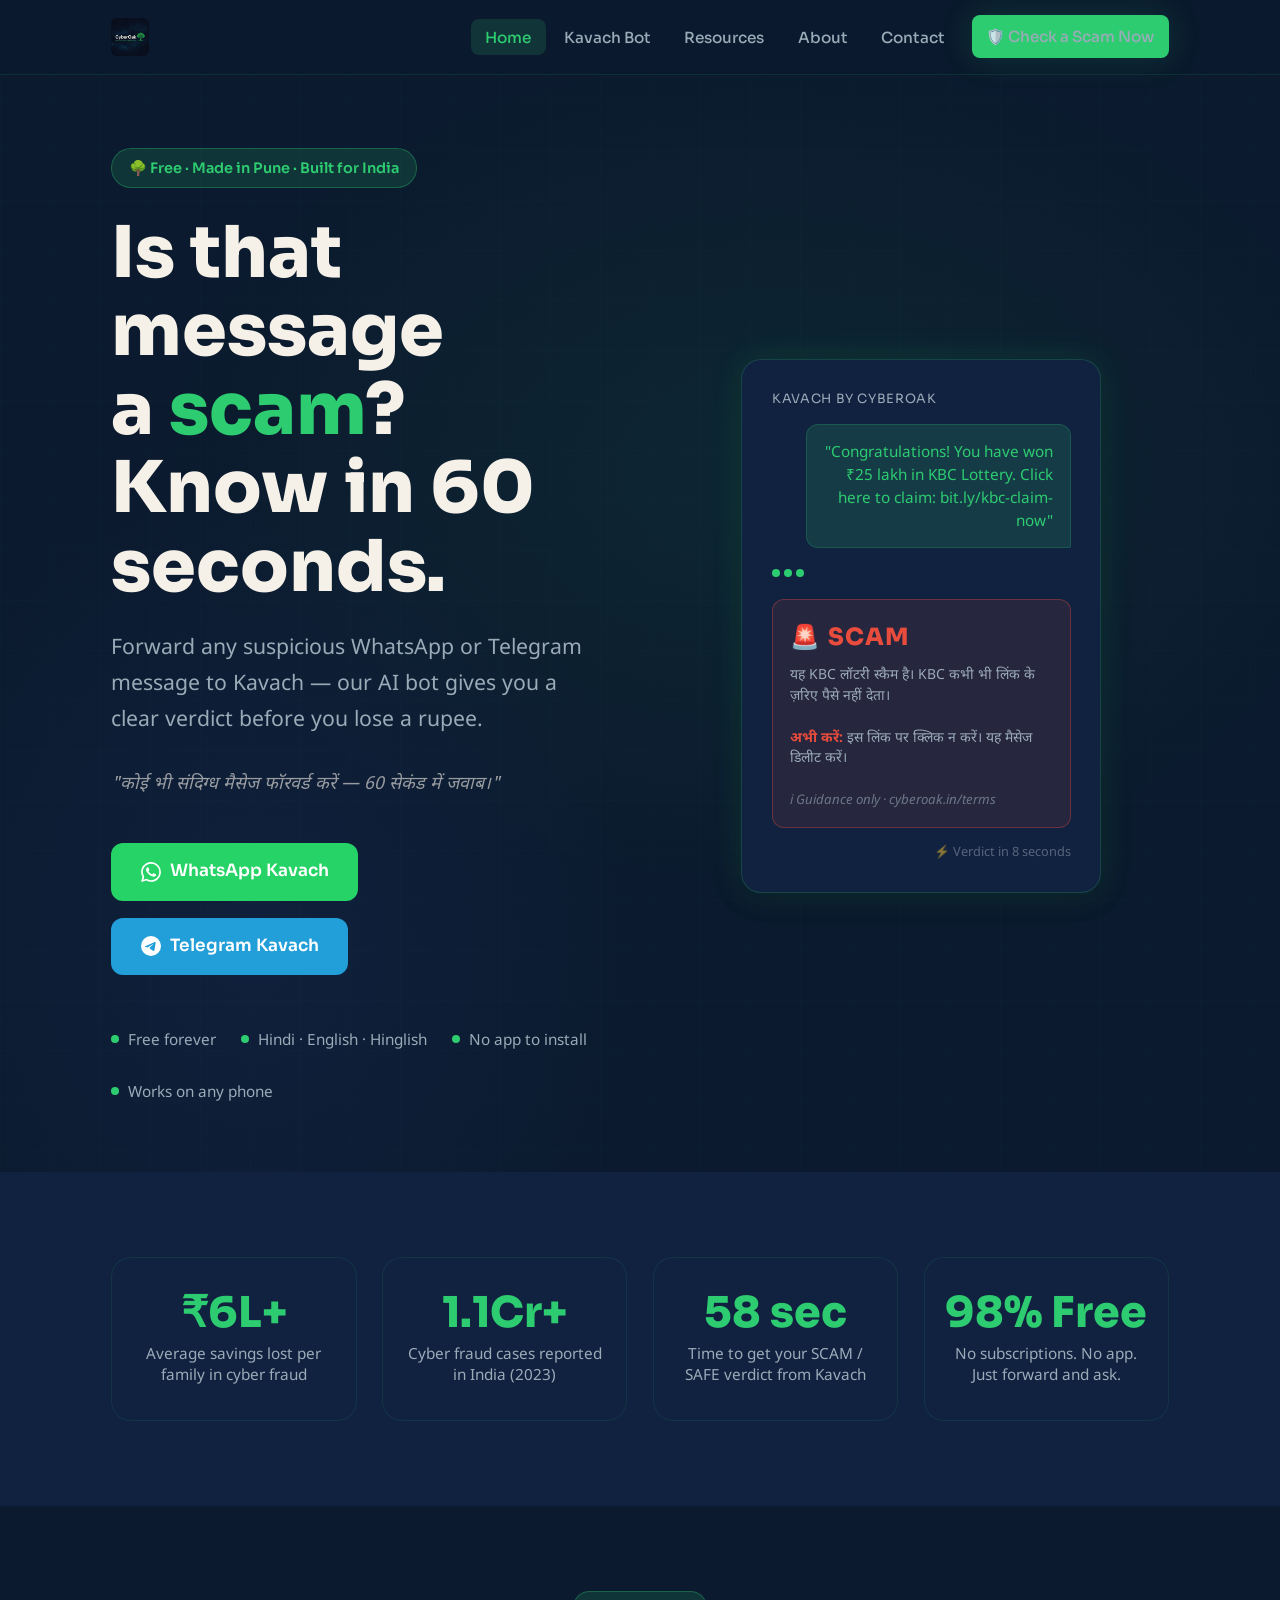
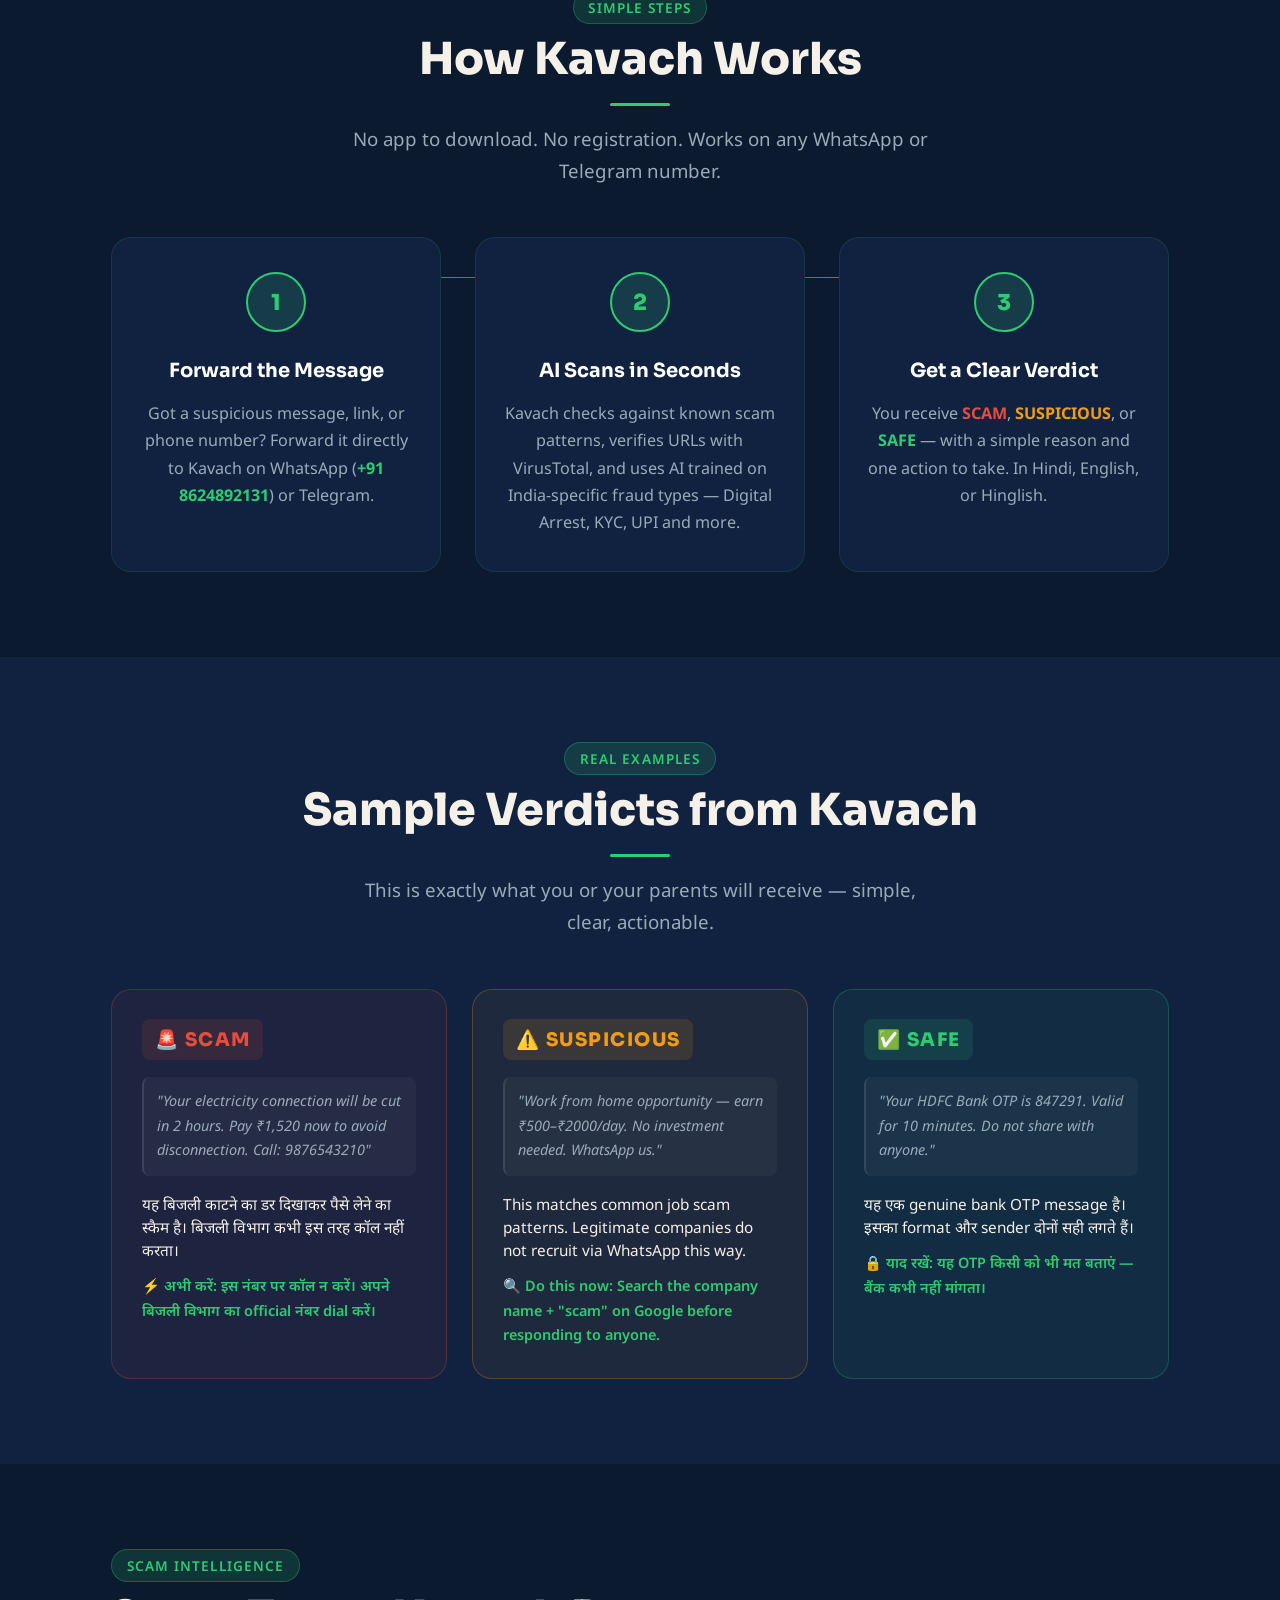
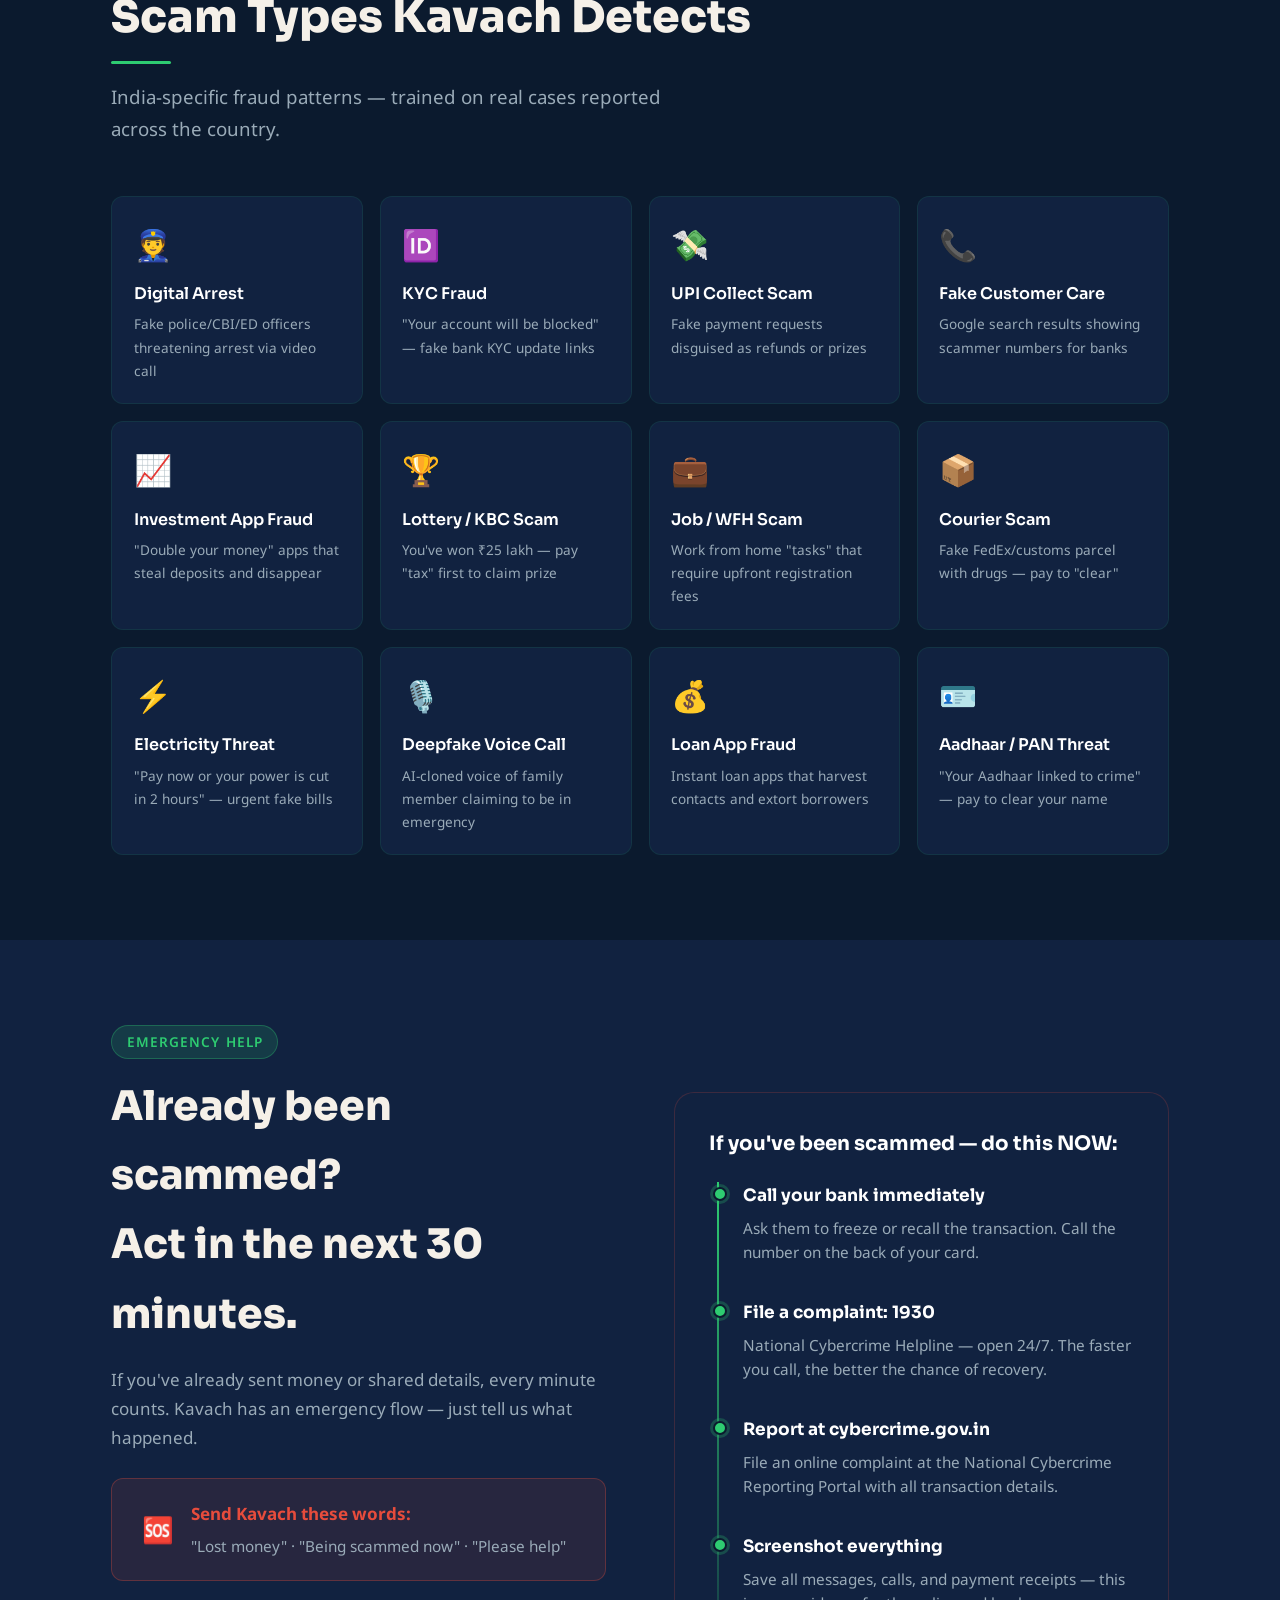
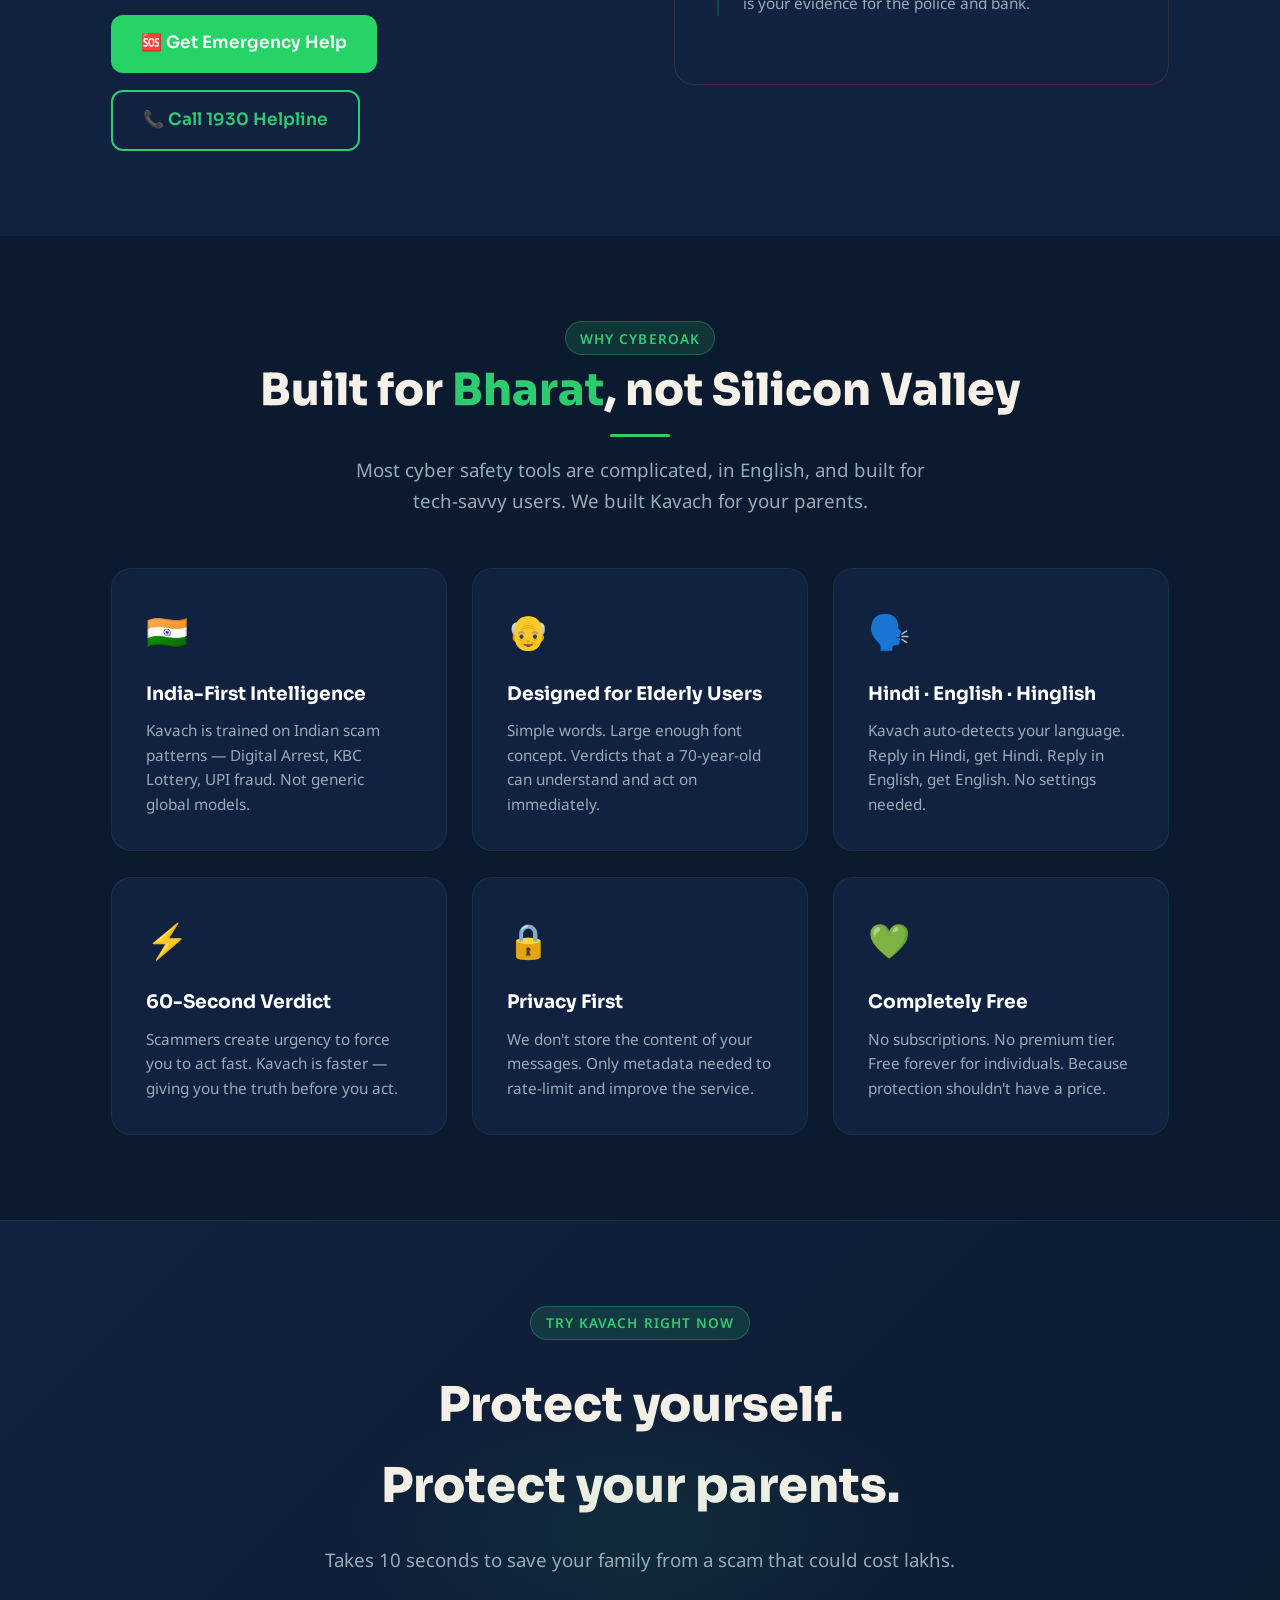
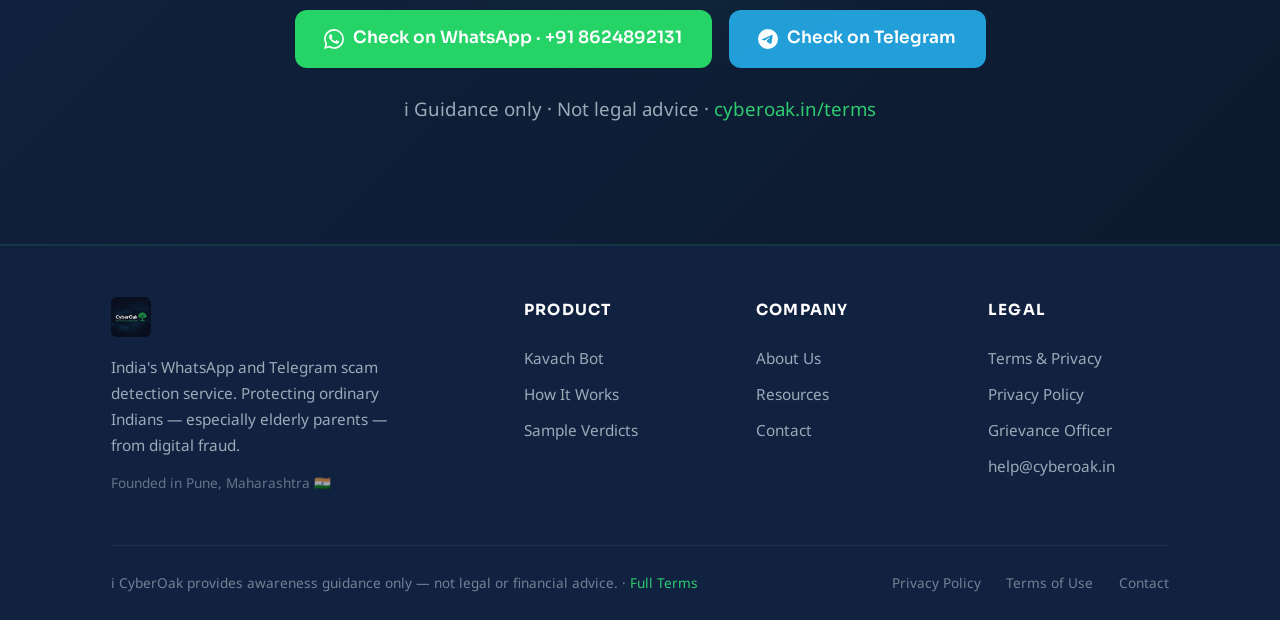
==== index.html @ 6f33e9cd "🌳 CyberOak website — initial launch" ====
<!DOCTYPE html>
<html lang="en">
<head>
  <meta charset="UTF-8" />
  <meta name="viewport" content="width=device-width, initial-scale=1.0" />
  <title>CyberOak · Stand Strong in a Digital World</title>
  <meta name="description" content="CyberOak's Kavach bot detects WhatsApp and Telegram scams in 60 seconds. SCAM / SUSPICIOUS / SAFE verdict in Hindi, English, or Hinglish. Built for India. Free to use.">
  <meta name="keywords" content="scam detection India, WhatsApp scam check, Telegram scam bot, digital arrest scam, KYC fraud India, UPI scam, cyber fraud India">
  <meta property="og:title" content="CyberOak · Scam Detection for India">
  <meta property="og:description" content="Forward any suspicious message and get a verdict in 60 seconds. Free. Hindi + English. Built for ordinary Indians.">
  <meta property="og:image" content="images/logo.png">
  <meta name="theme-color" content="#0B1A2E">
  <link rel="icon" href="images/logo.png" type="image/png">
  <link rel="stylesheet" href="css/style.css">
</head>
<body>

<!-- ── NAVIGATION ── -->
<nav class="navbar">
  <div class="container">
    <a href="index.html" class="nav-logo">
      <img src="images/logo.png" alt="CyberOak Logo">
    </a>
    <ul class="nav-links">
      <li><a href="index.html" class="active">Home</a></li>
      <li><a href="pages/kavach.html">Kavach Bot</a></li>
      <li><a href="pages/resources.html">Resources</a></li>
      <li><a href="pages/about.html">About</a></li>
      <li><a href="pages/contact.html">Contact</a></li>
      <li class="nav-cta">
        <a href="https://wa.me/918624892131" target="_blank" class="btn btn-primary">
          🛡️ Check a Scam Now
        </a>
      </li>
    </ul>
    <button class="nav-hamburger" aria-label="Menu">
      <span></span><span></span><span></span>
    </button>
  </div>
</nav>

<!-- ── HERO ── -->
<section class="hero">
  <div class="hero-bg"></div>
  <div class="hero-grid"></div>
  <div class="container">
    <div class="hero-grid-layout">

      <!-- Left: Text -->
      <div class="hero-content">
        <div class="hero-eyebrow">
          <span class="hero-badge">🌳 Free · Made in Pune · Built for India</span>
        </div>
        <h1>
          Is that message<br>
          a <span class="highlight">scam</span>?<br>
          Know in 60 seconds.
        </h1>
        <p class="subtitle">
          Forward any suspicious WhatsApp or Telegram message to Kavach — our AI bot gives you a clear verdict before you lose a rupee.
        </p>
        <p class="hero-hindi hindi-text">
          "कोई भी संदिग्ध मैसेज फॉरवर्ड करें — 60 सेकंड में जवाब।"
        </p>
        <div class="hero-actions">
          <a href="https://wa.me/918624892131" target="_blank" class="btn btn-whatsapp">
            <svg width="20" height="20" viewBox="0 0 24 24" fill="currentColor"><path d="M17.472 14.382c-.297-.149-1.758-.867-2.03-.967-.273-.099-.471-.148-.67.15-.197.297-.767.966-.94 1.164-.173.199-.347.223-.644.075-.297-.15-1.255-.463-2.39-1.475-.883-.788-1.48-1.761-1.653-2.059-.173-.297-.018-.458.13-.606.134-.133.298-.347.446-.52.149-.174.198-.298.298-.497.099-.198.05-.371-.025-.52-.075-.149-.669-1.612-.916-2.207-.242-.579-.487-.5-.669-.51-.173-.008-.371-.01-.57-.01-.198 0-.52.074-.792.372-.272.297-1.04 1.016-1.04 2.479 0 1.462 1.065 2.875 1.213 3.074.149.198 2.096 3.2 5.077 4.487.709.306 1.262.489 1.694.625.712.227 1.36.195 1.871.118.571-.085 1.758-.719 2.006-1.413.248-.694.248-1.289.173-1.413-.074-.124-.272-.198-.57-.347m-5.421 7.403h-.004a9.87 9.87 0 01-5.031-1.378l-.361-.214-3.741.982.998-3.648-.235-.374a9.86 9.86 0 01-1.51-5.26c.001-5.45 4.436-9.884 9.888-9.884 2.64 0 5.122 1.03 6.988 2.898a9.825 9.825 0 012.893 6.994c-.003 5.45-4.437 9.884-9.885 9.884m8.413-18.297A11.815 11.815 0 0012.05 0C5.495 0 .16 5.335.157 11.892c0 2.096.547 4.142 1.588 5.945L.057 24l6.305-1.654a11.882 11.882 0 005.683 1.448h.005c6.554 0 11.89-5.335 11.893-11.893a11.821 11.821 0 00-3.48-8.413Z"/></svg>
            WhatsApp Kavach
          </a>
          <a href="https://t.me/KavachCyberOakBot" target="_blank" class="btn btn-telegram">
            <svg width="20" height="20" viewBox="0 0 24 24" fill="currentColor"><path d="M11.944 0A12 12 0 0 0 0 12a12 12 0 0 0 12 12 12 12 0 0 0 12-12A12 12 0 0 0 12 0a12 12 0 0 0-.056 0zm4.962 7.224c.1-.002.321.023.465.14a.506.506 0 0 1 .171.325c.016.093.036.306.02.472-.18 1.898-.96 6.502-1.36 8.627-.168.9-.499 1.201-.82 1.23-.696.065-1.225-.46-1.9-.902-1.056-.693-1.653-1.124-2.678-1.8-1.185-.78-.417-1.21.258-1.91.177-.184 3.247-2.977 3.307-3.23.007-.032.014-.15-.056-.212s-.174-.041-.249-.024c-.106.024-1.793 1.14-5.061 3.345-.48.33-.913.49-1.302.48-.428-.008-1.252-.241-1.865-.44-.752-.244-1.349-.374-1.297-.789.027-.216.325-.437.893-.663 3.498-1.524 5.83-2.529 6.998-3.014 3.332-1.386 4.025-1.627 4.476-1.635z"/></svg>
            Telegram Kavach
          </a>
        </div>
        <div class="hero-trust">
          <div class="trust-item"><span class="dot"></span>Free forever</div>
          <div class="trust-item"><span class="dot"></span>Hindi · English · Hinglish</div>
          <div class="trust-item"><span class="dot"></span>No app to install</div>
          <div class="trust-item"><span class="dot"></span>Works on any phone</div>
        </div>
      </div>

      <!-- Right: Demo card -->
      <div class="hero-visual">
        <div class="hero-card">
          <div style="font-size:0.75rem;color:var(--gray);margin-bottom:0.75rem;font-family:var(--font-display);letter-spacing:0.05em;">KAVACH BY CYBEROAK</div>
          <div class="chat-bubble user">
            "Congratulations! You have won ₹25 lakh in KBC Lottery. Click here to claim: bit.ly/kbc-claim-now"
          </div>
          <div class="typing-dots">
            <span></span><span></span><span></span>
          </div>
          <div class="verdict-card" style="margin-top:0.75rem;">
            <div class="verdict-label">🚨 SCAM</div>
            <div class="verdict-text">
              यह KBC लॉटरी स्कैम है। KBC कभी भी लिंक के ज़रिए पैसे नहीं देता।<br><br>
              <strong style="color:var(--red-alert);">अभी करें:</strong> इस लिंक पर क्लिक न करें। यह मैसेज डिलीट करें।<br><br>
              <em style="color:rgba(154,171,184,0.6);font-size:0.78rem;">ℹ️ Guidance only · cyberoak.in/terms</em>
            </div>
          </div>
          <div style="margin-top:0.75rem;font-size:0.75rem;color:rgba(154,171,184,0.5);text-align:right;">⚡ Verdict in 8 seconds</div>
        </div>
      </div>

    </div>
  </div>
</section>

<!-- ── STATS ── -->
<section class="section section-alt">
  <div class="container">
    <div class="stats-grid">
      <div class="stat-card fade-in">
        <div class="stat-number" data-target="7" data-suffix="L+" data-prefix="₹">₹7L+</div>
        <div class="stat-label">Average savings lost per family in cyber fraud</div>
      </div>
      <div class="stat-card fade-in stagger-1">
        <div class="stat-number" data-target="1.1" data-suffix="Cr+">1.1Cr+</div>
        <div class="stat-label">Cyber fraud cases reported in India (2023)</div>
      </div>
      <div class="stat-card fade-in stagger-2">
        <div class="stat-number" data-target="60" data-suffix=" sec">60 sec</div>
        <div class="stat-label">Time to get your SCAM / SAFE verdict from Kavach</div>
      </div>
      <div class="stat-card fade-in stagger-3">
        <div class="stat-number" data-target="100" data-suffix="% Free">100% Free</div>
        <div class="stat-label">No subscriptions. No app. Just forward and ask.</div>
      </div>
    </div>
  </div>
</section>

<!-- ── HOW IT WORKS ── -->
<section class="section" id="how-it-works">
  <div class="container">
    <div class="section-header center fade-in">
      <span class="tag">Simple Steps</span>
      <h2>How Kavach Works</h2>
      <div class="divider"></div>
      <p>No app to download. No registration. Works on any WhatsApp or Telegram number.</p>
    </div>
    <div class="steps-grid">
      <div class="step-card fade-in">
        <div class="step-number">1</div>
        <h3>Forward the Message</h3>
        <p>Got a suspicious message, link, or phone number? Forward it directly to Kavach on WhatsApp (<strong style="color:var(--green);">+91 8624892131</strong>) or Telegram.</p>
      </div>
      <div class="step-card fade-in stagger-1">
        <div class="step-number">2</div>
        <h3>AI Scans in Seconds</h3>
        <p>Kavach checks against known scam patterns, verifies URLs with VirusTotal, and uses AI trained on India-specific fraud types — Digital Arrest, KYC, UPI and more.</p>
      </div>
      <div class="step-card fade-in stagger-2">
        <div class="step-number">3</div>
        <h3>Get a Clear Verdict</h3>
        <p>You receive <strong style="color:var(--red-alert);">SCAM</strong>, <strong style="color:var(--amber);">SUSPICIOUS</strong>, or <strong style="color:var(--green);">SAFE</strong> — with a simple reason and one action to take. In Hindi, English, or Hinglish.</p>
      </div>
    </div>
  </div>
</section>

<!-- ── VERDICT EXAMPLES ── -->
<section class="section section-alt">
  <div class="container">
    <div class="section-header center fade-in">
      <span class="tag">Real Examples</span>
      <h2>Sample Verdicts from Kavach</h2>
      <div class="divider"></div>
      <p>This is exactly what you or your parents will receive — simple, clear, actionable.</p>
    </div>
    <div class="verdict-examples">
      <div class="verdict-example scam fade-in">
        <div class="ve-badge scam">🚨 SCAM</div>
        <div class="ve-message">"Your electricity connection will be cut in 2 hours. Pay ₹1,520 now to avoid disconnection. Call: 9876543210"</div>
        <p class="ve-reason">यह बिजली काटने का डर दिखाकर पैसे लेने का स्कैम है। बिजली विभाग कभी इस तरह कॉल नहीं करता।</p>
        <div class="ve-action">⚡ अभी करें: इस नंबर पर कॉल न करें। अपने बिजली विभाग का official नंबर dial करें।</div>
      </div>
      <div class="verdict-example suspicious fade-in stagger-1">
        <div class="ve-badge suspicious">⚠️ SUSPICIOUS</div>
        <div class="ve-message">"Work from home opportunity — earn ₹500–₹2000/day. No investment needed. WhatsApp us."</div>
        <p class="ve-reason">This matches common job scam patterns. Legitimate companies do not recruit via WhatsApp this way.</p>
        <div class="ve-action">🔍 Do this now: Search the company name + "scam" on Google before responding to anyone.</div>
      </div>
      <div class="verdict-example safe fade-in stagger-2">
        <div class="ve-badge safe">✅ SAFE</div>
        <div class="ve-message">"Your HDFC Bank OTP is 847291. Valid for 10 minutes. Do not share with anyone."</div>
        <p class="ve-reason">यह एक genuine bank OTP message है। इसका format और sender दोनों सही लगते हैं।</p>
        <div class="ve-action">🔒 याद रखें: यह OTP किसी को भी मत बताएं — बैंक कभी नहीं मांगता।</div>
      </div>
    </div>
  </div>
</section>

<!-- ── SCAM TYPES ── -->
<section class="section">
  <div class="container">
    <div class="section-header fade-in">
      <span class="tag">Scam Intelligence</span>
      <h2>Scam Types Kavach Detects</h2>
      <div class="divider"></div>
      <p>India-specific fraud patterns — trained on real cases reported across the country.</p>
    </div>
    <div class="scam-grid">
      <div class="scam-card fade-in">
        <div class="scam-icon">👮</div>
        <h4>Digital Arrest</h4>
        <p>Fake police/CBI/ED officers threatening arrest via video call</p>
      </div>
      <div class="scam-card fade-in stagger-1">
        <div class="scam-icon">🆔</div>
        <h4>KYC Fraud</h4>
        <p>"Your account will be blocked" — fake bank KYC update links</p>
      </div>
      <div class="scam-card fade-in stagger-2">
        <div class="scam-icon">💸</div>
        <h4>UPI Collect Scam</h4>
        <p>Fake payment requests disguised as refunds or prizes</p>
      </div>
      <div class="scam-card fade-in stagger-3">
        <div class="scam-icon">📞</div>
        <h4>Fake Customer Care</h4>
        <p>Google search results showing scammer numbers for banks</p>
      </div>
      <div class="scam-card fade-in">
        <div class="scam-icon">📈</div>
        <h4>Investment App Fraud</h4>
        <p>"Double your money" apps that steal deposits and disappear</p>
      </div>
      <div class="scam-card fade-in stagger-1">
        <div class="scam-icon">🏆</div>
        <h4>Lottery / KBC Scam</h4>
        <p>You've won ₹25 lakh — pay "tax" first to claim prize</p>
      </div>
      <div class="scam-card fade-in stagger-2">
        <div class="scam-icon">💼</div>
        <h4>Job / WFH Scam</h4>
        <p>Work from home "tasks" that require upfront registration fees</p>
      </div>
      <div class="scam-card fade-in stagger-3">
        <div class="scam-icon">📦</div>
        <h4>Courier Scam</h4>
        <p>Fake FedEx/customs parcel with drugs — pay to "clear"</p>
      </div>
      <div class="scam-card fade-in">
        <div class="scam-icon">⚡</div>
        <h4>Electricity Threat</h4>
        <p>"Pay now or your power is cut in 2 hours" — urgent fake bills</p>
      </div>
      <div class="scam-card fade-in stagger-1">
        <div class="scam-icon">🎙️</div>
        <h4>Deepfake Voice Call</h4>
        <p>AI-cloned voice of family member claiming to be in emergency</p>
      </div>
      <div class="scam-card fade-in stagger-2">
        <div class="scam-icon">💰</div>
        <h4>Loan App Fraud</h4>
        <p>Instant loan apps that harvest contacts and extort borrowers</p>
      </div>
      <div class="scam-card fade-in stagger-3">
        <div class="scam-icon">🪪</div>
        <h4>Aadhaar / PAN Threat</h4>
        <p>"Your Aadhaar linked to crime" — pay to clear your name</p>
      </div>
    </div>
  </div>
</section>

<!-- ── EMERGENCY ── -->
<section class="section section-alt">
  <div class="container">
    <div class="two-col">
      <div class="fade-in">
        <span class="tag">Emergency Help</span>
        <h2 style="font-family:var(--font-display);font-size:clamp(1.8rem,4vw,2.4rem);font-weight:800;margin:0.75rem 0 1rem;">
          Already been scammed?<br>Act in the next 30 minutes.
        </h2>
        <p style="color:var(--gray);margin-bottom:1.5rem;">If you've already sent money or shared details, every minute counts. Kavach has an emergency flow — just tell us what happened.</p>
        <div class="emergency-banner">
          <span class="em-icon">🆘</span>
          <div class="em-text">
            <strong>Send Kavach these words:</strong>
            <p>"Lost money" · "Being scammed now" · "Please help"</p>
          </div>
        </div>
        <div style="display:flex;flex-wrap:wrap;gap:1rem;margin-top:1.5rem;">
          <a href="https://wa.me/918624892131?text=Please%20help%20I%20think%20I%20was%20scammed" target="_blank" class="btn btn-whatsapp">
            🆘 Get Emergency Help
          </a>
          <a href="tel:1930" class="btn btn-outline">
            📞 Call 1930 Helpline
          </a>
        </div>
      </div>
      <div class="fade-in stagger-2">
        <div style="background:var(--navy-mid);border:1px solid rgba(231,76,60,0.2);border-radius:var(--radius-lg);padding:2rem;">
          <h3 style="font-family:var(--font-display);font-weight:700;margin-bottom:1.25rem;color:var(--white);">If you've been scammed — do this NOW:</h3>
          <div class="timeline">
            <div class="timeline-item">
              <div class="timeline-dot"></div>
              <h4>Call your bank immediately</h4>
              <p>Ask them to freeze or recall the transaction. Call the number on the back of your card.</p>
            </div>
            <div class="timeline-item">
              <div class="timeline-dot"></div>
              <h4>File a complaint: 1930</h4>
              <p>National Cybercrime Helpline — open 24/7. The faster you call, the better the chance of recovery.</p>
            </div>
            <div class="timeline-item">
              <div class="timeline-dot"></div>
              <h4>Report at cybercrime.gov.in</h4>
              <p>File an online complaint at the National Cybercrime Reporting Portal with all transaction details.</p>
            </div>
            <div class="timeline-item">
              <div class="timeline-dot"></div>
              <h4>Screenshot everything</h4>
              <p>Save all messages, calls, and payment receipts — this is your evidence for the police and bank.</p>
            </div>
          </div>
        </div>
      </div>
    </div>
  </div>
</section>

<!-- ── WHY CYBEROAK ── -->
<section class="section">
  <div class="container">
    <div class="section-header center fade-in">
      <span class="tag">Why CyberOak</span>
      <h2>Built for <em style="color:var(--green);font-style:normal;">Bharat</em>, not Silicon Valley</h2>
      <div class="divider"></div>
      <p>Most cyber safety tools are complicated, in English, and built for tech-savvy users. We built Kavach for your parents.</p>
    </div>
    <div style="display:grid;grid-template-columns:repeat(auto-fit,minmax(260px,1fr));gap:1.5rem;">
      <div class="card fade-in">
        <div class="card-icon">🇮🇳</div>
        <h3>India-First Intelligence</h3>
        <p>Kavach is trained on Indian scam patterns — Digital Arrest, KBC Lottery, UPI fraud. Not generic global models.</p>
      </div>
      <div class="card fade-in stagger-1">
        <div class="card-icon">👴</div>
        <h3>Designed for Elderly Users</h3>
        <p>Simple words. Large enough font concept. Verdicts that a 70-year-old can understand and act on immediately.</p>
      </div>
      <div class="card fade-in stagger-2">
        <div class="card-icon">🗣️</div>
        <h3>Hindi · English · Hinglish</h3>
        <p>Kavach auto-detects your language. Reply in Hindi, get Hindi. Reply in English, get English. No settings needed.</p>
      </div>
      <div class="card fade-in stagger-3">
        <div class="card-icon">⚡</div>
        <h3>60-Second Verdict</h3>
        <p>Scammers create urgency to force you to act fast. Kavach is faster — giving you the truth before you act.</p>
      </div>
      <div class="card fade-in">
        <div class="card-icon">🔒</div>
        <h3>Privacy First</h3>
        <p>We don't store the content of your messages. Only metadata needed to rate-limit and improve the service.</p>
      </div>
      <div class="card fade-in stagger-1">
        <div class="card-icon">💚</div>
        <h3>Completely Free</h3>
        <p>No subscriptions. No premium tier. Free forever for individuals. Because protection shouldn't have a price.</p>
      </div>
    </div>
  </div>
</section>

<!-- ── CTA ── -->
<section class="cta-section">
  <div class="container">
    <span class="tag" style="margin-bottom:1.5rem;display:inline-block;">Try Kavach Right Now</span>
    <h2>Protect yourself.<br>Protect your parents.</h2>
    <p>Takes 10 seconds to save your family from a scam that could cost lakhs.</p>
    <div class="cta-buttons">
      <a href="https://wa.me/918624892131" target="_blank" class="btn btn-whatsapp">
        <svg width="20" height="20" viewBox="0 0 24 24" fill="currentColor"><path d="M17.472 14.382c-.297-.149-1.758-.867-2.03-.967-.273-.099-.471-.148-.67.15-.197.297-.767.966-.94 1.164-.173.199-.347.223-.644.075-.297-.15-1.255-.463-2.39-1.475-.883-.788-1.48-1.761-1.653-2.059-.173-.297-.018-.458.13-.606.134-.133.298-.347.446-.52.149-.174.198-.298.298-.497.099-.198.05-.371-.025-.52-.075-.149-.669-1.612-.916-2.207-.242-.579-.487-.5-.669-.51-.173-.008-.371-.01-.57-.01-.198 0-.52.074-.792.372-.272.297-1.04 1.016-1.04 2.479 0 1.462 1.065 2.875 1.213 3.074.149.198 2.096 3.2 5.077 4.487.709.306 1.262.489 1.694.625.712.227 1.36.195 1.871.118.571-.085 1.758-.719 2.006-1.413.248-.694.248-1.289.173-1.413-.074-.124-.272-.198-.57-.347m-5.421 7.403h-.004a9.87 9.87 0 01-5.031-1.378l-.361-.214-3.741.982.998-3.648-.235-.374a9.86 9.86 0 01-1.51-5.26c.001-5.45 4.436-9.884 9.888-9.884 2.64 0 5.122 1.03 6.988 2.898a9.825 9.825 0 012.893 6.994c-.003 5.45-4.437 9.884-9.885 9.884m8.413-18.297A11.815 11.815 0 0012.05 0C5.495 0 .16 5.335.157 11.892c0 2.096.547 4.142 1.588 5.945L.057 24l6.305-1.654a11.882 11.882 0 005.683 1.448h.005c6.554 0 11.89-5.335 11.893-11.893a11.821 11.821 0 00-3.48-8.413Z"/></svg>
        Check on WhatsApp · +91 8624892131
      </a>
      <a href="https://t.me/KavachCyberOakBot" target="_blank" class="btn btn-telegram">
        <svg width="20" height="20" viewBox="0 0 24 24" fill="currentColor"><path d="M11.944 0A12 12 0 0 0 0 12a12 12 0 0 0 12 12 12 12 0 0 0 12-12A12 12 0 0 0 12 0a12 12 0 0 0-.056 0zm4.962 7.224c.1-.002.321.023.465.14a.506.506 0 0 1 .171.325c.016.093.036.306.02.472-.18 1.898-.96 6.502-1.36 8.627-.168.9-.499 1.201-.82 1.23-.696.065-1.225-.46-1.9-.902-1.056-.693-1.653-1.124-2.678-1.8-1.185-.78-.417-1.21.258-1.91.177-.184 3.247-2.977 3.307-3.23.007-.032.014-.15-.056-.212s-.174-.041-.249-.024c-.106.024-1.793 1.14-5.061 3.345-.48.33-.913.49-1.302.48-.428-.008-1.252-.241-1.865-.44-.752-.244-1.349-.374-1.297-.789.027-.216.325-.437.893-.663 3.498-1.524 5.83-2.529 6.998-3.014 3.332-1.386 4.025-1.627 4.476-1.635z"/></svg>
        Check on Telegram
      </a>
    </div>
    <p class="cta-note">ℹ️ Guidance only · Not legal advice · <a href="pages/terms.html">cyberoak.in/terms</a></p>
  </div>
</section>

<!-- ── FOOTER ── -->
<footer>
  <div class="container">
    <div class="footer-grid">
      <div class="footer-brand">
        <img src="images/logo.png" alt="CyberOak">
        <p>India's WhatsApp and Telegram scam detection service. Protecting ordinary Indians — especially elderly parents — from digital fraud.</p>
        <p style="margin-top:0.75rem;font-size:0.8rem;color:rgba(154,171,184,0.6);">Founded in Pune, Maharashtra 🇮🇳</p>
      </div>
      <div class="footer-col">
        <h4>Product</h4>
        <a href="pages/kavach.html">Kavach Bot</a>
        <a href="index.html#how-it-works">How It Works</a>
        <a href="pages/kavach.html#verdict">Sample Verdicts</a>
      </div>
      <div class="footer-col">
        <h4>Company</h4>
        <a href="pages/about.html">About Us</a>
        <a href="pages/resources.html">Resources</a>
        <a href="pages/contact.html">Contact</a>
      </div>
      <div class="footer-col">
        <h4>Legal</h4>
        <a href="pages/terms.html">Terms & Privacy</a>
        <a href="pages/terms.html#privacy">Privacy Policy</a>
        <a href="pages/terms.html#grievance">Grievance Officer</a>
        <a href="pages/contact.html">help@cyberoak.in</a>
      </div>
    </div>
    <div class="footer-bottom">
      <div class="footer-disclaimer">
        ℹ️ CyberOak provides awareness guidance only — not legal or financial advice. · <a href="pages/terms.html">Full Terms</a>
      </div>
      <div class="footer-bottom-links">
        <a href="pages/terms.html">Privacy Policy</a>
        <a href="pages/terms.html">Terms of Use</a>
        <a href="pages/contact.html">Contact</a>
      </div>
    </div>
  </div>
</footer>

<script src="js/main.js"></script>
</body>
</html>
---- css/style.css ----
/* ============================================================
   CYBEROAK · Global Stylesheet
   "Stand strong in a digital world"
   Brand: Navy #0B1A2E · Green #2ECC71 · Cream #F5F0E8
   ============================================================ */

@import url('https://fonts.googleapis.com/css2?family=Sora:wght@300;400;600;700;800&family=Noto+Sans:wght@400;500;600&family=Noto+Sans+Devanagari:wght@400;500;600&display=swap');

/* ── CSS Variables ── */
:root {
  --navy:       #0B1A2E;
  --navy-mid:   #112240;
  --navy-light: #1a3358;
  --green:      #2ECC71;
  --green-dark: #27ae60;
  --green-glow: rgba(46, 204, 113, 0.15);
  --cream:      #F5F0E8;
  --white:      #FFFFFF;
  --gray-light: #e8e4dc;
  --gray:       #9aabb8;
  --red-alert:  #e74c3c;
  --amber:      #f39c12;

  --font-display: 'Sora', sans-serif;
  --font-body:    'Noto Sans', 'Noto Sans Devanagari', sans-serif;

  --radius:   12px;
  --radius-lg: 20px;
  --shadow:   0 4px 24px rgba(0,0,0,0.25);
  --shadow-green: 0 0 32px rgba(46,204,113,0.18);

  --max-w: 1100px;
  --transition: 0.3s cubic-bezier(0.4,0,0.2,1);
}

/* ── Reset ── */
*, *::before, *::after { box-sizing: border-box; margin: 0; padding: 0; }
html { scroll-behavior: smooth; font-size: 17px; }
body {
  font-family: var(--font-body);
  background: var(--navy);
  color: var(--cream);
  line-height: 1.7;
  -webkit-font-smoothing: antialiased;
}
img { max-width: 100%; display: block; }
a { color: var(--green); text-decoration: none; transition: color var(--transition); }
a:hover { color: var(--green-dark); }
ul { list-style: none; }

/* ── Utility ── */
.container { max-width: var(--max-w); margin: 0 auto; padding: 0 1.25rem; }
.section { padding: 5rem 0; }
.section-alt { background: var(--navy-mid); }
.text-green  { color: var(--green); }
.text-center { text-align: center; }
.text-cream  { color: var(--cream); }
.btn {
  display: inline-flex; align-items: center; gap: 0.5rem;
  padding: 0.85rem 1.75rem;
  border-radius: var(--radius);
  font-family: var(--font-display);
  font-weight: 600; font-size: 1rem;
  cursor: pointer; border: none;
  transition: all var(--transition);
  text-decoration: none;
}
.btn-primary {
  background: var(--green);
  color: var(--navy);
  box-shadow: var(--shadow-green);
}
.btn-primary:hover {
  background: var(--green-dark);
  color: var(--navy);
  transform: translateY(-2px);
  box-shadow: 0 0 44px rgba(46,204,113,0.35);
}
.btn-outline {
  background: transparent;
  color: var(--green);
  border: 2px solid var(--green);
}
.btn-outline:hover {
  background: var(--green);
  color: var(--navy);
  transform: translateY(-2px);
}
.btn-whatsapp {
  background: #25D366;
  color: var(--white);
}
.btn-whatsapp:hover {
  background: #1ebe59;
  color: var(--white);
  transform: translateY(-2px);
}
.btn-telegram {
  background: #229ED9;
  color: var(--white);
}
.btn-telegram:hover {
  background: #1a8ec2;
  color: var(--white);
  transform: translateY(-2px);
}
.tag {
  display: inline-block;
  background: var(--green-glow);
  color: var(--green);
  border: 1px solid rgba(46,204,113,0.3);
  border-radius: 100px;
  padding: 0.25rem 0.85rem;
  font-size: 0.8rem;
  font-weight: 600;
  letter-spacing: 0.08em;
  text-transform: uppercase;
}

/* ── Section Headers ── */
.section-header { margin-bottom: 3rem; }
.section-header h2 {
  font-family: var(--font-display);
  font-size: clamp(1.8rem, 4vw, 2.6rem);
  font-weight: 800;
  line-height: 1.2;
  margin-top: 0.5rem;
  margin-bottom: 1rem;
}
.section-header p {
  font-size: 1.1rem;
  color: var(--gray);
  max-width: 600px;
}
.section-header.center { text-align: center; }
.section-header.center p { margin: 0 auto; }

/* ── Divider ── */
.divider {
  width: 60px; height: 3px;
  background: var(--green);
  border-radius: 4px;
  margin: 1rem 0;
}
.center .divider { margin: 1rem auto; }

/* ── NAVIGATION ── */
.navbar {
  position: fixed; top: 0; left: 0; right: 0; z-index: 1000;
  background: rgba(11, 26, 46, 0.92);
  backdrop-filter: blur(12px);
  border-bottom: 1px solid rgba(46,204,113,0.12);
  padding: 0.9rem 0;
  transition: all var(--transition);
}
.navbar.scrolled {
  background: rgba(11, 26, 46, 0.98);
  box-shadow: 0 2px 20px rgba(0,0,0,0.4);
}
.navbar .container {
  display: flex; align-items: center; justify-content: space-between;
}
.nav-logo {
  display: flex; align-items: center; gap: 0.6rem;
  font-family: var(--font-display);
  font-weight: 800; font-size: 1.3rem;
  color: var(--white); text-decoration: none;
}
.nav-logo img { height: 38px; width: auto; border-radius: 6px; }
.nav-links {
  display: flex; align-items: center; gap: 0.25rem;
}
.nav-links a {
  color: var(--gray);
  font-family: var(--font-display);
  font-size: 0.9rem;
  font-weight: 500;
  padding: 0.5rem 0.85rem;
  border-radius: 8px;
  transition: all var(--transition);
}
.nav-links a:hover, .nav-links a.active {
  color: var(--green);
  background: var(--green-glow);
}
.nav-cta { margin-left: 0.5rem; }
.nav-hamburger {
  display: none;
  background: none; border: none;
  cursor: pointer; padding: 0.5rem;
  flex-direction: column; gap: 5px;
}
.nav-hamburger span {
  display: block; width: 24px; height: 2px;
  background: var(--cream); border-radius: 2px;
  transition: all var(--transition);
}
.nav-hamburger.open span:nth-child(1) { transform: rotate(45deg) translate(5px, 5px); }
.nav-hamburger.open span:nth-child(2) { opacity: 0; }
.nav-hamburger.open span:nth-child(3) { transform: rotate(-45deg) translate(5px, -5px); }

/* ── Mobile Nav ── */
@media (max-width: 768px) {
  .nav-hamburger { display: flex; }
  .nav-links {
    display: none;
    position: fixed; top: 65px; left: 0; right: 0;
    background: var(--navy-mid);
    flex-direction: column; gap: 0;
    padding: 1rem 0;
    border-bottom: 1px solid rgba(46,204,113,0.12);
    box-shadow: var(--shadow);
  }
  .nav-links.open { display: flex; }
  .nav-links a {
    padding: 0.9rem 1.5rem;
    font-size: 1rem;
    border-radius: 0;
    border-bottom: 1px solid rgba(255,255,255,0.05);
  }
  .nav-cta { display: none; }
}

/* ── HERO ── */
.hero {
  min-height: 100vh;
  display: flex; align-items: center;
  position: relative;
  overflow: hidden;
  padding-top: 80px;
}
.hero-bg {
  position: absolute; inset: 0;
  background:
    radial-gradient(ellipse 80% 60% at 60% 40%, rgba(46,204,113,0.07) 0%, transparent 60%),
    radial-gradient(ellipse 60% 80% at 20% 80%, rgba(17,34,64,0.8) 0%, transparent 50%),
    var(--navy);
}
.hero-grid {
  position: absolute; inset: 0; opacity: 0.04;
  background-image:
    linear-gradient(rgba(46,204,113,0.5) 1px, transparent 1px),
    linear-gradient(90deg, rgba(46,204,113,0.5) 1px, transparent 1px);
  background-size: 50px 50px;
}
.hero-content {
  position: relative; z-index: 1;
  padding: 4rem 0;
}
.hero-eyebrow {
  display: inline-flex; align-items: center; gap: 0.5rem;
  margin-bottom: 1.5rem;
}
.hero-badge {
  background: var(--green-glow);
  border: 1px solid rgba(46,204,113,0.3);
  color: var(--green);
  padding: 0.4rem 1rem;
  border-radius: 100px;
  font-size: 0.85rem;
  font-weight: 600;
  font-family: var(--font-display);
  animation: pulse-border 3s ease-in-out infinite;
}
@keyframes pulse-border {
  0%, 100% { border-color: rgba(46,204,113,0.3); }
  50% { border-color: rgba(46,204,113,0.7); box-shadow: 0 0 16px rgba(46,204,113,0.2); }
}
.hero h1 {
  font-family: var(--font-display);
  font-size: clamp(2.4rem, 6vw, 4.2rem);
  font-weight: 800;
  line-height: 1.1;
  margin-bottom: 1.25rem;
}
.hero h1 .highlight {
  color: var(--green);
  position: relative;
}
.hero .subtitle {
  font-size: clamp(1rem, 2.5vw, 1.25rem);
  color: var(--gray);
  max-width: 520px;
  margin-bottom: 2rem;
  line-height: 1.7;
}
.hero-hindi {
  font-family: var(--font-body);
  font-size: 1.05rem;
  color: rgba(245,240,232,0.6);
  margin-bottom: 2.5rem;
  font-style: italic;
}
.hero-actions {
  display: flex; flex-wrap: wrap; gap: 1rem;
  margin-bottom: 3rem;
}
.hero-trust {
  display: flex; flex-wrap: wrap; gap: 1.5rem;
}
.trust-item {
  display: flex; align-items: center; gap: 0.5rem;
  font-size: 0.9rem; color: var(--gray);
}
.trust-item .dot {
  width: 8px; height: 8px;
  background: var(--green);
  border-radius: 50%;
  flex-shrink: 0;
}
.hero-visual {
  position: relative;
  display: flex; justify-content: center; align-items: center;
}
.hero-card {
  background: var(--navy-mid);
  border: 1px solid rgba(46,204,113,0.2);
  border-radius: var(--radius-lg);
  padding: 1.75rem;
  max-width: 360px;
  width: 100%;
  box-shadow: var(--shadow), var(--shadow-green);
  animation: float 4s ease-in-out infinite;
}
@keyframes float {
  0%, 100% { transform: translateY(0); }
  50% { transform: translateY(-10px); }
}
.chat-bubble {
  background: var(--navy-light);
  border-radius: 12px 12px 12px 2px;
  padding: 0.9rem 1rem;
  margin-bottom: 0.75rem;
  font-size: 0.9rem;
  line-height: 1.5;
  color: var(--cream);
}
.chat-bubble.user {
  background: var(--green-glow);
  border: 1px solid rgba(46,204,113,0.2);
  border-radius: 12px 12px 2px 12px;
  color: var(--green);
  text-align: right;
  margin-left: 2rem;
}
.verdict-card {
  background: rgba(231,76,60,0.1);
  border: 1px solid rgba(231,76,60,0.35);
  border-radius: var(--radius);
  padding: 1rem;
  margin-top: 0.5rem;
}
.verdict-card.safe {
  background: rgba(46,204,113,0.08);
  border-color: rgba(46,204,113,0.3);
}
.verdict-label {
  font-family: var(--font-display);
  font-weight: 800;
  font-size: 1.4rem;
  letter-spacing: 0.05em;
  color: var(--red-alert);
  margin-bottom: 0.4rem;
}
.verdict-label.safe { color: var(--green); }
.verdict-text {
  font-size: 0.82rem;
  color: var(--gray);
  line-height: 1.5;
}
.typing-dots {
  display: flex; gap: 4px; padding: 0.5rem 0;
}
.typing-dots span {
  width: 8px; height: 8px;
  background: var(--green);
  border-radius: 50%;
  animation: bounce 1.2s infinite ease-in-out;
}
.typing-dots span:nth-child(2) { animation-delay: 0.2s; }
.typing-dots span:nth-child(3) { animation-delay: 0.4s; }
@keyframes bounce { 0%,80%,100% { transform: scale(0.6); } 40% { transform: scale(1); } }

/* ── HERO LAYOUT ── */
.hero-grid-layout {
  display: grid;
  grid-template-columns: 1fr 1fr;
  gap: 4rem;
  align-items: center;
}
@media (max-width: 900px) {
  .hero-grid-layout { grid-template-columns: 1fr; gap: 3rem; }
  .hero-visual { order: -1; }
  .hero-card { max-width: 100%; }
}

/* ── HOW IT WORKS ── */
.steps-grid {
  display: grid;
  grid-template-columns: repeat(3, 1fr);
  gap: 2rem;
  position: relative;
}
.steps-grid::before {
  content: '';
  position: absolute;
  top: 40px; left: calc(16.67% + 30px); right: calc(16.67% + 30px);
  height: 1px;
  background: linear-gradient(90deg, var(--green) 0%, rgba(46,204,113,0.3) 50%, var(--green) 100%);
}
.step-card {
  background: var(--navy-mid);
  border: 1px solid rgba(46,204,113,0.12);
  border-radius: var(--radius-lg);
  padding: 2rem 1.5rem;
  text-align: center;
  transition: all var(--transition);
  position: relative;
}
.step-card:hover {
  transform: translateY(-4px);
  border-color: rgba(46,204,113,0.35);
  box-shadow: var(--shadow-green);
}
.step-number {
  width: 60px; height: 60px;
  background: var(--green-glow);
  border: 2px solid var(--green);
  border-radius: 50%;
  display: flex; align-items: center; justify-content: center;
  margin: 0 auto 1.25rem;
  font-family: var(--font-display);
  font-weight: 800; font-size: 1.3rem;
  color: var(--green);
  position: relative; z-index: 1;
}
.step-card h3 {
  font-family: var(--font-display);
  font-size: 1.15rem;
  font-weight: 700;
  margin-bottom: 0.75rem;
  color: var(--white);
}
.step-card p { font-size: 0.95rem; color: var(--gray); }
@media (max-width: 768px) {
  .steps-grid { grid-template-columns: 1fr; }
  .steps-grid::before { display: none; }
}

/* ── SCAM TYPES ── */
.scam-grid {
  display: grid;
  grid-template-columns: repeat(auto-fill, minmax(200px, 1fr));
  gap: 1rem;
}
.scam-card {
  background: var(--navy-mid);
  border: 1px solid rgba(46,204,113,0.1);
  border-radius: var(--radius);
  padding: 1.25rem;
  transition: all var(--transition);
  cursor: default;
}
.scam-card:hover {
  border-color: rgba(46,204,113,0.35);
  background: var(--navy-light);
  transform: translateY(-3px);
}
.scam-icon { font-size: 1.8rem; margin-bottom: 0.6rem; }
.scam-card h4 {
  font-family: var(--font-display);
  font-size: 0.95rem;
  font-weight: 600;
  color: var(--white);
  margin-bottom: 0.3rem;
}
.scam-card p { font-size: 0.8rem; color: var(--gray); }

/* ── VERDICT EXAMPLES ── */
.verdict-examples {
  display: grid;
  grid-template-columns: repeat(3, 1fr);
  gap: 1.5rem;
}
.verdict-example {
  border-radius: var(--radius-lg);
  padding: 1.75rem;
  border: 1px solid;
}
.verdict-example.scam {
  background: rgba(231,76,60,0.06);
  border-color: rgba(231,76,60,0.25);
}
.verdict-example.suspicious {
  background: rgba(243,156,18,0.06);
  border-color: rgba(243,156,18,0.25);
}
.verdict-example.safe {
  background: rgba(46,204,113,0.06);
  border-color: rgba(46,204,113,0.25);
}
.ve-badge {
  display: inline-block;
  font-family: var(--font-display);
  font-weight: 800;
  font-size: 1.1rem;
  letter-spacing: 0.08em;
  margin-bottom: 1rem;
  padding: 0.25rem 0.75rem;
  border-radius: 8px;
}
.ve-badge.scam { color: var(--red-alert); background: rgba(231,76,60,0.12); }
.ve-badge.suspicious { color: var(--amber); background: rgba(243,156,18,0.12); }
.ve-badge.safe { color: var(--green); background: rgba(46,204,113,0.12); }
.ve-message {
  background: rgba(255,255,255,0.04);
  border-radius: 8px;
  padding: 0.75rem;
  font-size: 0.85rem;
  color: var(--gray);
  margin-bottom: 1rem;
  font-style: italic;
  border-left: 2px solid rgba(255,255,255,0.1);
}
.ve-reason { font-size: 0.9rem; color: var(--cream); margin-bottom: 0.75rem; line-height: 1.5; }
.ve-action {
  font-size: 0.85rem;
  color: var(--green);
  font-weight: 600;
  display: flex; gap: 0.4rem; align-items: flex-start;
}
@media (max-width: 768px) {
  .verdict-examples { grid-template-columns: 1fr; }
}

/* ── STATS ── */
.stats-grid {
  display: grid;
  grid-template-columns: repeat(4, 1fr);
  gap: 1.5rem;
}
.stat-card {
  text-align: center;
  padding: 2rem 1rem;
  background: var(--navy-mid);
  border-radius: var(--radius-lg);
  border: 1px solid rgba(46,204,113,0.1);
}
.stat-number {
  font-family: var(--font-display);
  font-size: 2.5rem;
  font-weight: 800;
  color: var(--green);
  line-height: 1;
  margin-bottom: 0.5rem;
}
.stat-label {
  font-size: 0.9rem;
  color: var(--gray);
  line-height: 1.4;
}
@media (max-width: 768px) {
  .stats-grid { grid-template-columns: repeat(2, 1fr); }
}
@media (max-width: 480px) {
  .stats-grid { grid-template-columns: 1fr; }
}

/* ── CTA SECTION ── */
.cta-section {
  background: linear-gradient(135deg, var(--navy-mid) 0%, var(--navy) 100%);
  border-top: 1px solid rgba(46,204,113,0.15);
  border-bottom: 1px solid rgba(46,204,113,0.15);
  padding: 5rem 0;
  text-align: center;
  position: relative;
  overflow: hidden;
}
.cta-section::before {
  content: '';
  position: absolute;
  top: 50%; left: 50%;
  transform: translate(-50%, -50%);
  width: 600px; height: 300px;
  background: radial-gradient(ellipse, rgba(46,204,113,0.08) 0%, transparent 70%);
  pointer-events: none;
}
.cta-section h2 {
  font-family: var(--font-display);
  font-size: clamp(1.8rem, 4vw, 2.8rem);
  font-weight: 800;
  margin-bottom: 1rem;
}
.cta-section p { color: var(--gray); font-size: 1.1rem; margin-bottom: 2rem; }
.cta-buttons {
  display: flex; flex-wrap: wrap; gap: 1rem;
  justify-content: center;
}
.cta-note {
  margin-top: 1.5rem;
  font-size: 0.85rem;
  color: var(--gray);
}

/* ── FOOTER ── */
footer {
  background: var(--navy-mid);
  border-top: 1px solid rgba(46,204,113,0.1);
  padding: 3rem 0 1.5rem;
}
.footer-grid {
  display: grid;
  grid-template-columns: 2fr 1fr 1fr 1fr;
  gap: 3rem;
  margin-bottom: 3rem;
}
.footer-brand img { height: 40px; margin-bottom: 1rem; border-radius: 6px; }
.footer-brand p { font-size: 0.9rem; color: var(--gray); line-height: 1.7; max-width: 280px; }
.footer-col h4 {
  font-family: var(--font-display);
  font-size: 0.9rem;
  font-weight: 700;
  color: var(--white);
  text-transform: uppercase;
  letter-spacing: 0.08em;
  margin-bottom: 1rem;
}
.footer-col a {
  display: block;
  color: var(--gray);
  font-size: 0.9rem;
  padding: 0.3rem 0;
  transition: color var(--transition);
}
.footer-col a:hover { color: var(--green); }
.footer-bottom {
  border-top: 1px solid rgba(255,255,255,0.06);
  padding-top: 1.5rem;
  display: flex;
  justify-content: space-between;
  align-items: center;
  flex-wrap: wrap;
  gap: 1rem;
}
.footer-disclaimer {
  font-size: 0.8rem; color: rgba(154,171,184,0.7);
}
.footer-bottom-links {
  display: flex; gap: 1.5rem;
}
.footer-bottom-links a {
  font-size: 0.8rem; color: rgba(154,171,184,0.7);
}
.footer-bottom-links a:hover { color: var(--green); }
@media (max-width: 768px) {
  .footer-grid { grid-template-columns: 1fr 1fr; gap: 2rem; }
  .footer-brand { grid-column: 1 / -1; }
  .footer-bottom { text-align: center; justify-content: center; }
  .footer-bottom-links { justify-content: center; }
}
@media (max-width: 480px) {
  .footer-grid { grid-template-columns: 1fr; }
}

/* ── PAGE HERO (inner pages) ── */
.page-hero {
  padding: 120px 0 60px;
  background: var(--navy);
  position: relative;
  overflow: hidden;
}
.page-hero::after {
  content: '';
  position: absolute;
  bottom: 0; left: 0; right: 0;
  height: 1px;
  background: linear-gradient(90deg, transparent, rgba(46,204,113,0.4), transparent);
}
.page-hero h1 {
  font-family: var(--font-display);
  font-size: clamp(2rem, 5vw, 3.2rem);
  font-weight: 800;
  margin-bottom: 0.75rem;
}
.page-hero p {
  font-size: 1.1rem;
  color: var(--gray);
  max-width: 560px;
}

/* ── CARDS ── */
.card {
  background: var(--navy-mid);
  border: 1px solid rgba(46,204,113,0.1);
  border-radius: var(--radius-lg);
  padding: 2rem;
  transition: all var(--transition);
}
.card:hover {
  border-color: rgba(46,204,113,0.25);
  transform: translateY(-4px);
  box-shadow: var(--shadow-green);
}
.card-icon {
  font-size: 2rem;
  margin-bottom: 1rem;
}
.card h3 {
  font-family: var(--font-display);
  font-size: 1.1rem;
  font-weight: 700;
  color: var(--white);
  margin-bottom: 0.5rem;
}
.card p { font-size: 0.9rem; color: var(--gray); line-height: 1.6; }

/* ── TWO COL LAYOUT ── */
.two-col {
  display: grid;
  grid-template-columns: 1fr 1fr;
  gap: 4rem;
  align-items: center;
}
.two-col.reverse { direction: rtl; }
.two-col.reverse > * { direction: ltr; }
@media (max-width: 768px) {
  .two-col { grid-template-columns: 1fr; gap: 2rem; }
  .two-col.reverse { direction: ltr; }
}

/* ── ACCORDION ── */
.accordion { border-radius: var(--radius); overflow: hidden; }
.accordion-item {
  border-bottom: 1px solid rgba(255,255,255,0.06);
}
.accordion-item:last-child { border-bottom: none; }
.accordion-btn {
  width: 100%; background: var(--navy-mid); border: none;
  padding: 1.25rem 1.5rem;
  display: flex; justify-content: space-between; align-items: center;
  cursor: pointer; text-align: left;
  transition: background var(--transition);
}
.accordion-btn:hover { background: var(--navy-light); }
.accordion-btn.active { background: var(--navy-light); }
.accordion-question {
  font-family: var(--font-display);
  font-size: 1rem; font-weight: 600;
  color: var(--white);
}
.accordion-icon {
  width: 24px; height: 24px;
  background: var(--green-glow);
  border: 1px solid rgba(46,204,113,0.3);
  border-radius: 50%;
  display: flex; align-items: center; justify-content: center;
  color: var(--green); font-size: 1rem;
  transition: transform var(--transition);
  flex-shrink: 0;
}
.accordion-btn.active .accordion-icon { transform: rotate(45deg); }
.accordion-body {
  display: none;
  padding: 1rem 1.5rem 1.25rem;
  background: rgba(26,51,88,0.3);
  font-size: 0.95rem; color: var(--gray);
  line-height: 1.7;
}
.accordion-body.open { display: block; }

/* ── ALERT BOX ── */
.alert-box {
  background: rgba(46,204,113,0.06);
  border: 1px solid rgba(46,204,113,0.25);
  border-radius: var(--radius);
  padding: 1.25rem 1.5rem;
  margin: 1.5rem 0;
  display: flex; gap: 1rem; align-items: flex-start;
}
.alert-box.warning {
  background: rgba(243,156,18,0.06);
  border-color: rgba(243,156,18,0.25);
}
.alert-box.danger {
  background: rgba(231,76,60,0.06);
  border-color: rgba(231,76,60,0.25);
}
.alert-icon { font-size: 1.25rem; flex-shrink: 0; margin-top: 2px; }
.alert-text { font-size: 0.95rem; color: var(--cream); line-height: 1.6; }

/* ── TEAM / ABOUT ── */
.founder-card {
  display: grid; grid-template-columns: 280px 1fr;
  gap: 3rem; align-items: center;
  background: var(--navy-mid);
  border: 1px solid rgba(46,204,113,0.15);
  border-radius: var(--radius-lg);
  padding: 3rem;
}
.founder-avatar {
  width: 220px; height: 220px;
  border-radius: var(--radius-lg);
  background: linear-gradient(135deg, var(--green) 0%, var(--navy-light) 100%);
  display: flex; align-items: center; justify-content: center;
  font-size: 5rem;
  margin: 0 auto;
  position: relative; overflow: hidden;
  box-shadow: 0 0 40px rgba(46,204,113,0.2);
}
.founder-name {
  font-family: var(--font-display);
  font-size: 2rem; font-weight: 800;
  color: var(--white); margin-bottom: 0.3rem;
}
.founder-title { color: var(--green); font-size: 1rem; font-weight: 600; margin-bottom: 1.25rem; }
.founder-bio { color: var(--gray); line-height: 1.8; margin-bottom: 1.5rem; }
.founder-tags { display: flex; flex-wrap: wrap; gap: 0.5rem; }
@media (max-width: 768px) {
  .founder-card { grid-template-columns: 1fr; text-align: center; }
  .founder-tags { justify-content: center; }
}

/* ── TIMELINE ── */
.timeline { position: relative; padding-left: 2rem; }
.timeline::before {
  content: ''; position: absolute;
  left: 8px; top: 0; bottom: 0;
  width: 2px; background: linear-gradient(180deg, var(--green) 0%, rgba(46,204,113,0.2) 100%);
}
.timeline-item { position: relative; margin-bottom: 2rem; }
.timeline-dot {
  position: absolute; left: -1.75rem; top: 5px;
  width: 14px; height: 14px;
  background: var(--green); border-radius: 50%;
  border: 2px solid var(--navy);
  box-shadow: 0 0 0 3px rgba(46,204,113,0.25);
}
.timeline-item h4 {
  font-family: var(--font-display);
  font-weight: 700; font-size: 1rem;
  color: var(--white); margin-bottom: 0.3rem;
}
.timeline-item p { font-size: 0.9rem; color: var(--gray); line-height: 1.6; }

/* ── CONTACT ── */
.contact-grid {
  display: grid;
  grid-template-columns: 1fr 1fr;
  gap: 3rem;
}
.contact-item {
  display: flex; gap: 1rem; align-items: flex-start;
  padding: 1.5rem;
  background: var(--navy-mid);
  border-radius: var(--radius);
  border: 1px solid rgba(46,204,113,0.1);
  transition: all var(--transition);
}
.contact-item:hover { border-color: rgba(46,204,113,0.3); transform: translateY(-2px); }
.contact-item-icon {
  font-size: 1.5rem; flex-shrink: 0;
  width: 48px; height: 48px;
  background: var(--green-glow);
  border-radius: 10px;
  display: flex; align-items: center; justify-content: center;
}
.contact-item h4 {
  font-family: var(--font-display);
  font-weight: 600; color: var(--white); margin-bottom: 0.25rem;
}
.contact-item p { font-size: 0.9rem; color: var(--gray); }
.contact-item a { color: var(--green); font-size: 0.95rem; font-weight: 500; }
@media (max-width: 768px) {
  .contact-grid { grid-template-columns: 1fr; }
}

/* ── LEGAL / TERMS ── */
.legal-nav {
  position: sticky; top: 80px;
  background: var(--navy-mid);
  border: 1px solid rgba(46,204,113,0.1);
  border-radius: var(--radius);
  padding: 1.5rem;
}
.legal-nav h4 {
  font-family: var(--font-display);
  font-size: 0.85rem; font-weight: 700;
  text-transform: uppercase; letter-spacing: 0.08em;
  color: var(--gray); margin-bottom: 1rem;
}
.legal-nav a {
  display: block;
  color: var(--gray);
  font-size: 0.9rem;
  padding: 0.4rem 0;
  border-left: 2px solid transparent;
  padding-left: 0.75rem;
  transition: all var(--transition);
}
.legal-nav a:hover, .legal-nav a.active {
  color: var(--green);
  border-left-color: var(--green);
}
.legal-content h2 {
  font-family: var(--font-display);
  font-size: 1.6rem; font-weight: 800;
  color: var(--white); margin-bottom: 1rem;
  margin-top: 3rem; padding-top: 1rem;
}
.legal-content h2:first-child { margin-top: 0; }
.legal-content h3 {
  font-family: var(--font-display);
  font-size: 1.1rem; font-weight: 700;
  color: var(--green); margin-top: 1.5rem; margin-bottom: 0.75rem;
}
.legal-content p {
  color: var(--gray); line-height: 1.8;
  margin-bottom: 1rem; font-size: 0.95rem;
}
.legal-content ul {
  list-style: disc; padding-left: 1.5rem;
  margin-bottom: 1rem;
}
.legal-content ul li {
  color: var(--gray); font-size: 0.95rem;
  line-height: 1.7; margin-bottom: 0.4rem;
}
.legal-layout {
  display: grid;
  grid-template-columns: 220px 1fr;
  gap: 3rem;
  align-items: start;
}
@media (max-width: 768px) {
  .legal-layout { grid-template-columns: 1fr; }
  .legal-nav { position: static; margin-bottom: 2rem; }
}

/* ── HINDI SUPPORT ── */
.hindi-text {
  font-family: 'Noto Sans Devanagari', sans-serif;
}

/* ── BREADCRUMB ── */
.breadcrumb {
  display: flex; align-items: center; gap: 0.5rem;
  font-size: 0.85rem; color: var(--gray);
  margin-bottom: 1rem;
}
.breadcrumb a { color: var(--gray); }
.breadcrumb a:hover { color: var(--green); }
.breadcrumb span { color: rgba(154,171,184,0.4); }

/* ── ANIMATIONS ── */
.fade-in {
  opacity: 0;
  transform: translateY(20px);
  transition: all 0.6s ease;
}
.fade-in.visible {
  opacity: 1;
  transform: translateY(0);
}
.stagger-1 { transition-delay: 0.1s; }
.stagger-2 { transition-delay: 0.2s; }
.stagger-3 { transition-delay: 0.3s; }
.stagger-4 { transition-delay: 0.4s; }

/* ── EMERGENCY BANNER ── */
.emergency-banner {
  background: rgba(231,76,60,0.1);
  border: 1px solid rgba(231,76,60,0.3);
  border-radius: var(--radius);
  padding: 1.25rem 1.75rem;
  display: flex; gap: 1rem; align-items: center;
  margin-bottom: 2rem;
}
.emergency-banner .em-icon { font-size: 1.5rem; }
.emergency-banner .em-text strong { color: var(--red-alert); display: block; margin-bottom: 0.2rem; }
.emergency-banner .em-text p { font-size: 0.9rem; color: var(--gray); margin: 0; }

/* ── SCROLLBAR ── */
::-webkit-scrollbar { width: 6px; }
::-webkit-scrollbar-track { background: var(--navy); }
::-webkit-scrollbar-thumb { background: var(--navy-light); border-radius: 3px; }
::-webkit-scrollbar-thumb:hover { background: var(--green-dark); }

/* ── SELECTION ── */
::selection { background: rgba(46,204,113,0.25); color: var(--white); }

/* ── FOCUS ── */
:focus-visible {
  outline: 2px solid var(--green);
  outline-offset: 3px;
  border-radius: 4px;
}

/* ── PRINT ── */
@media print {
  .navbar, footer, .cta-section { display: none; }
  body { background: white; color: black; }
}
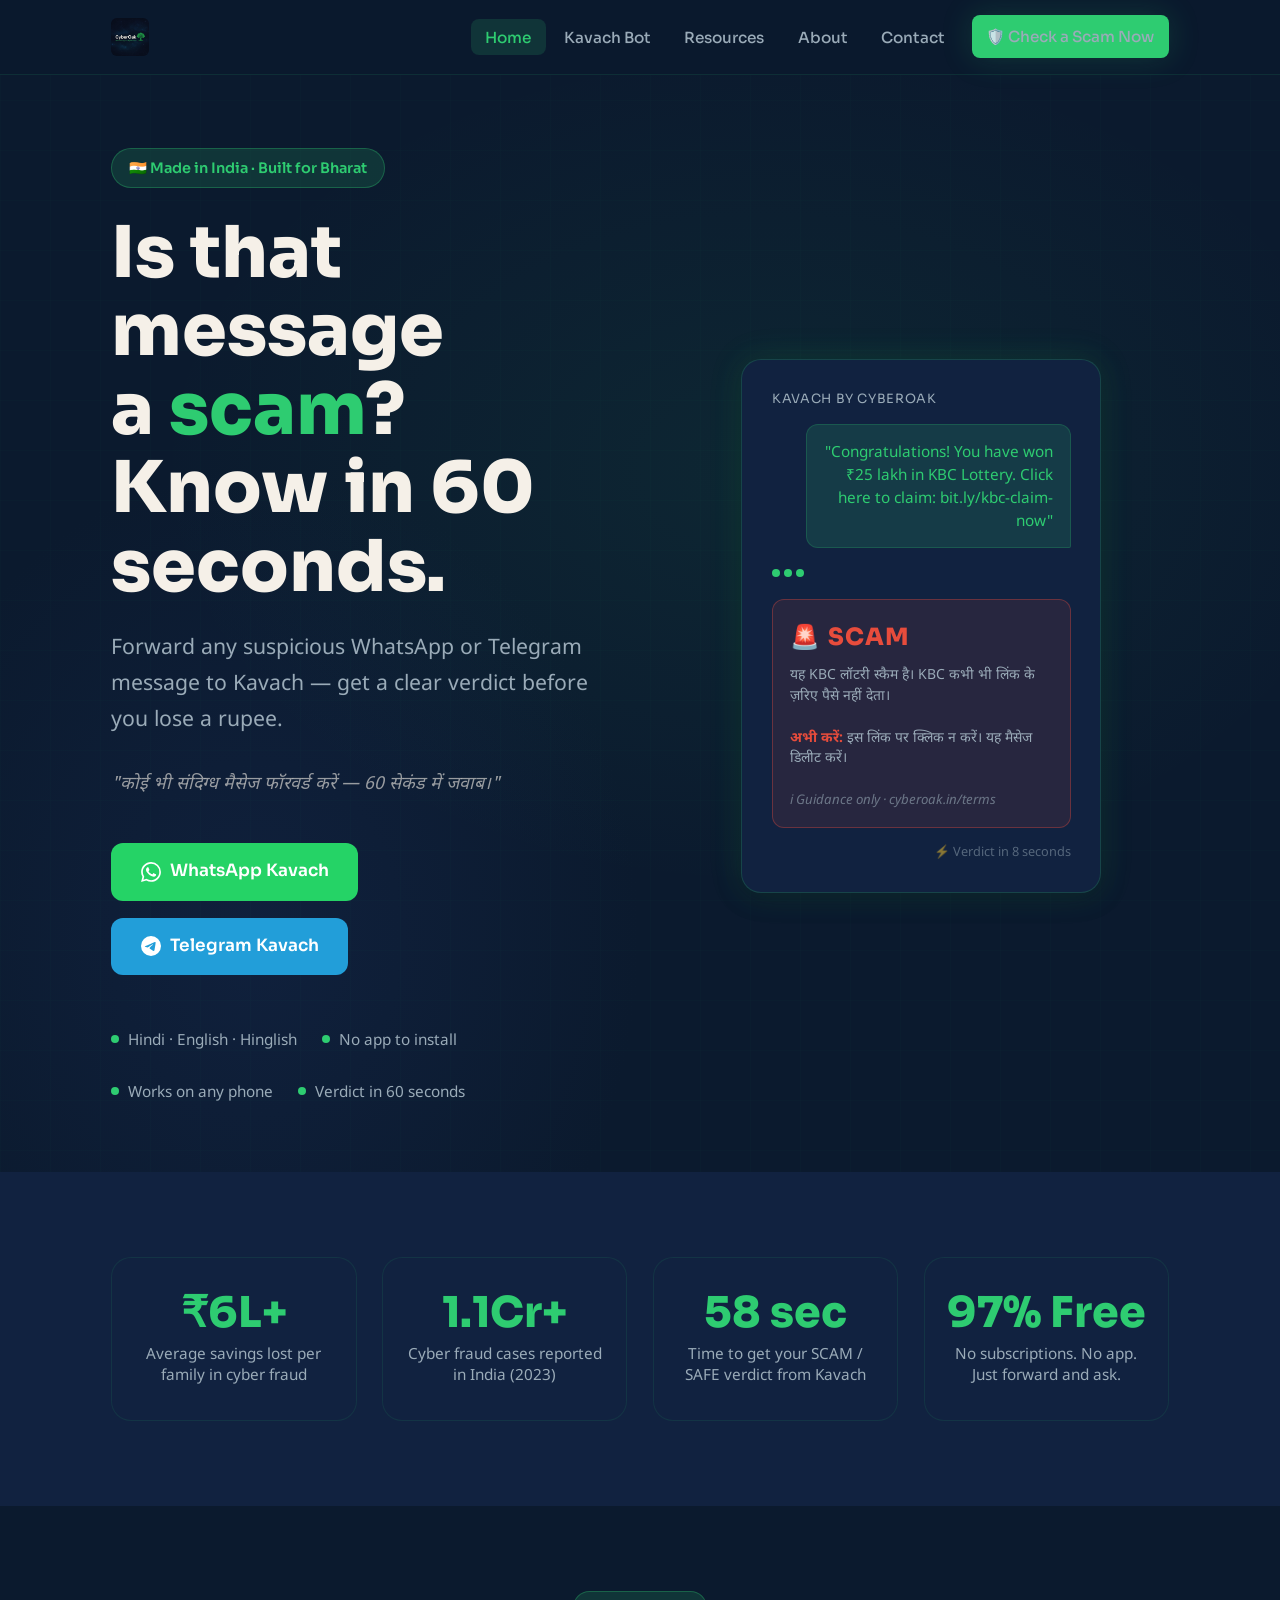
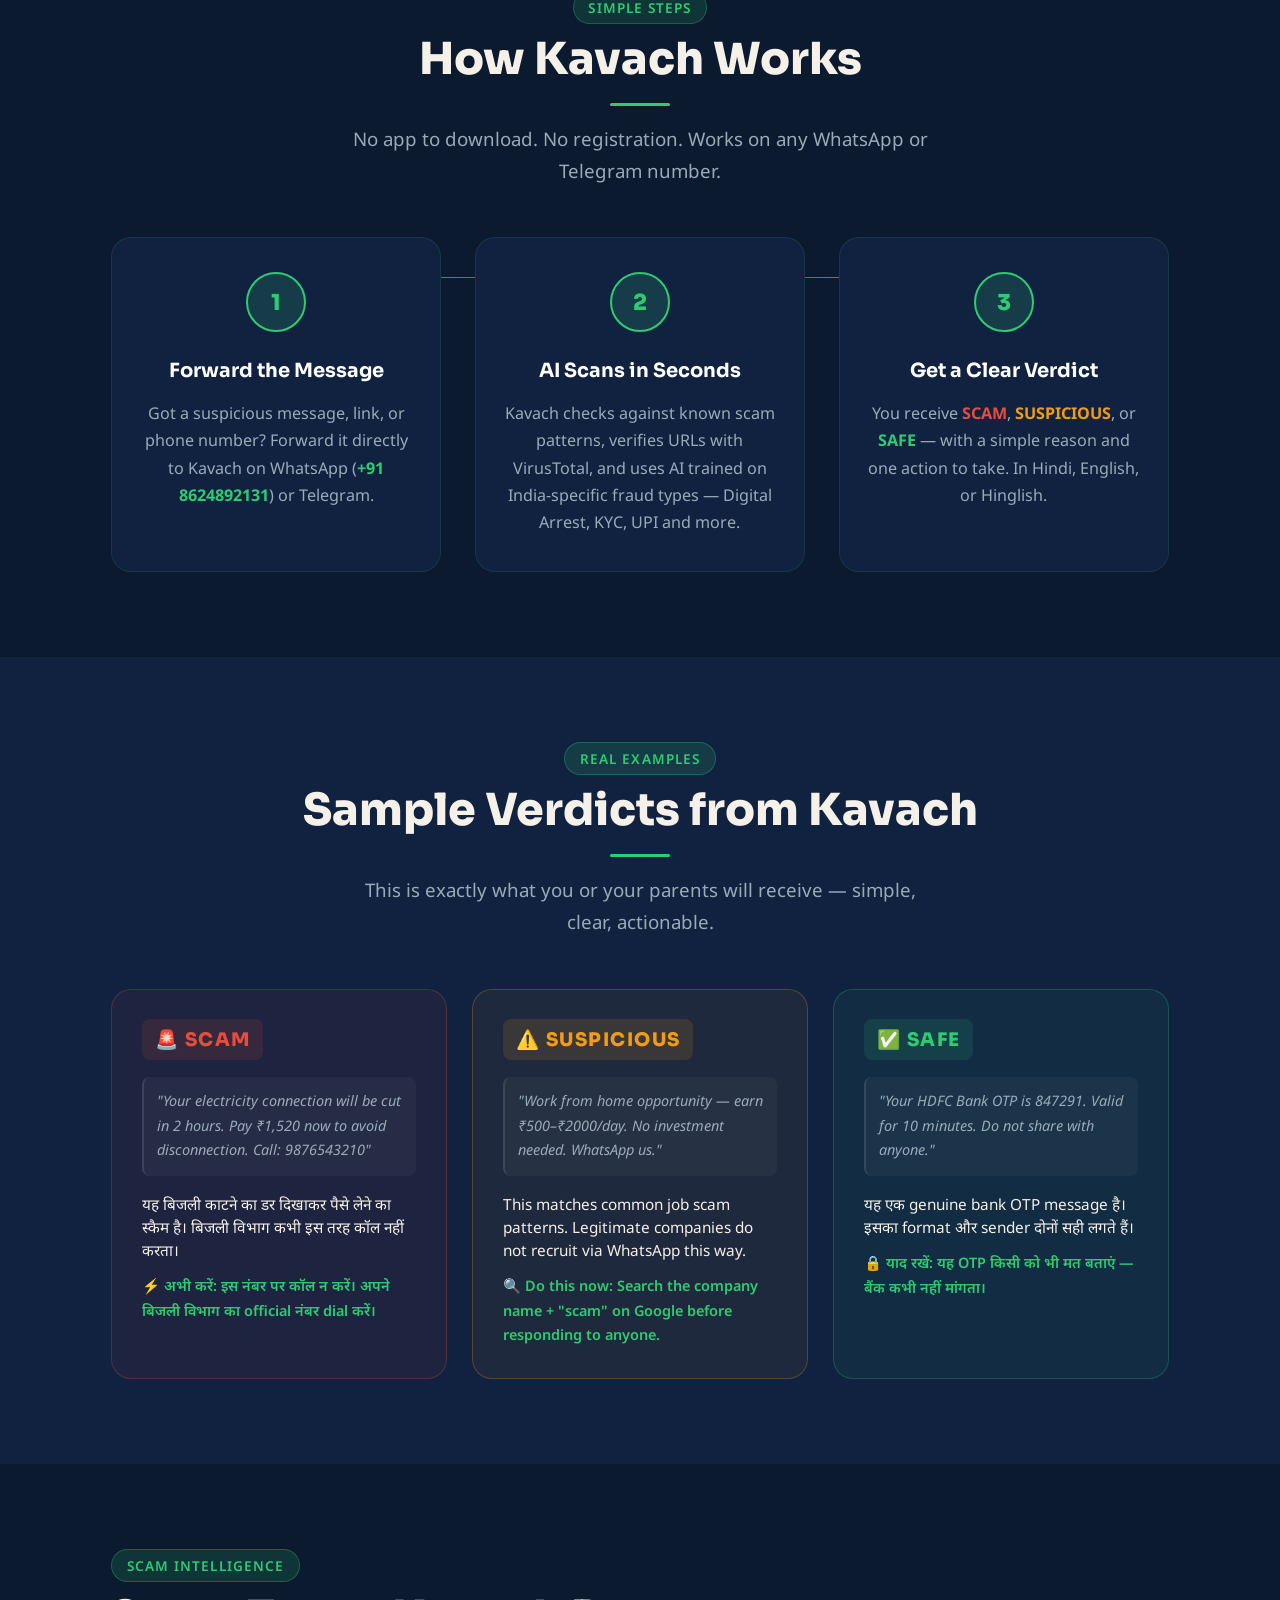
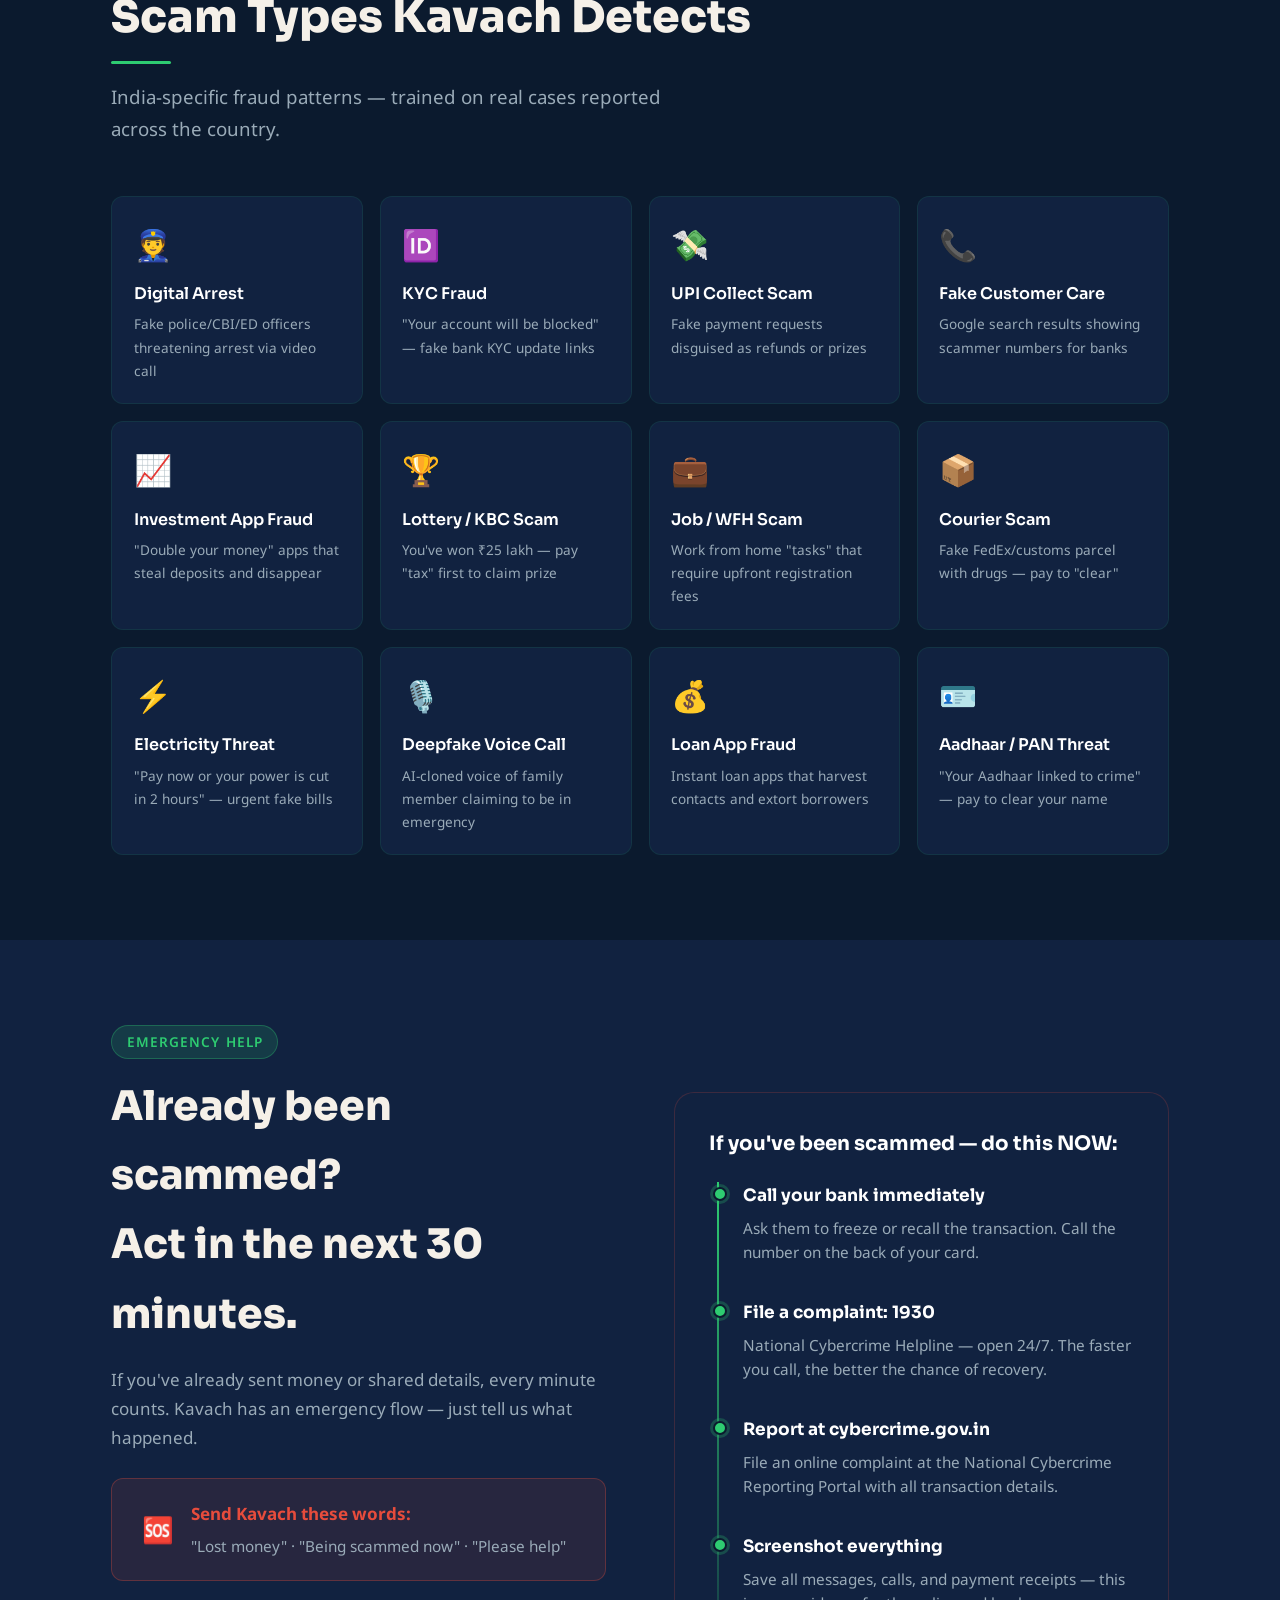
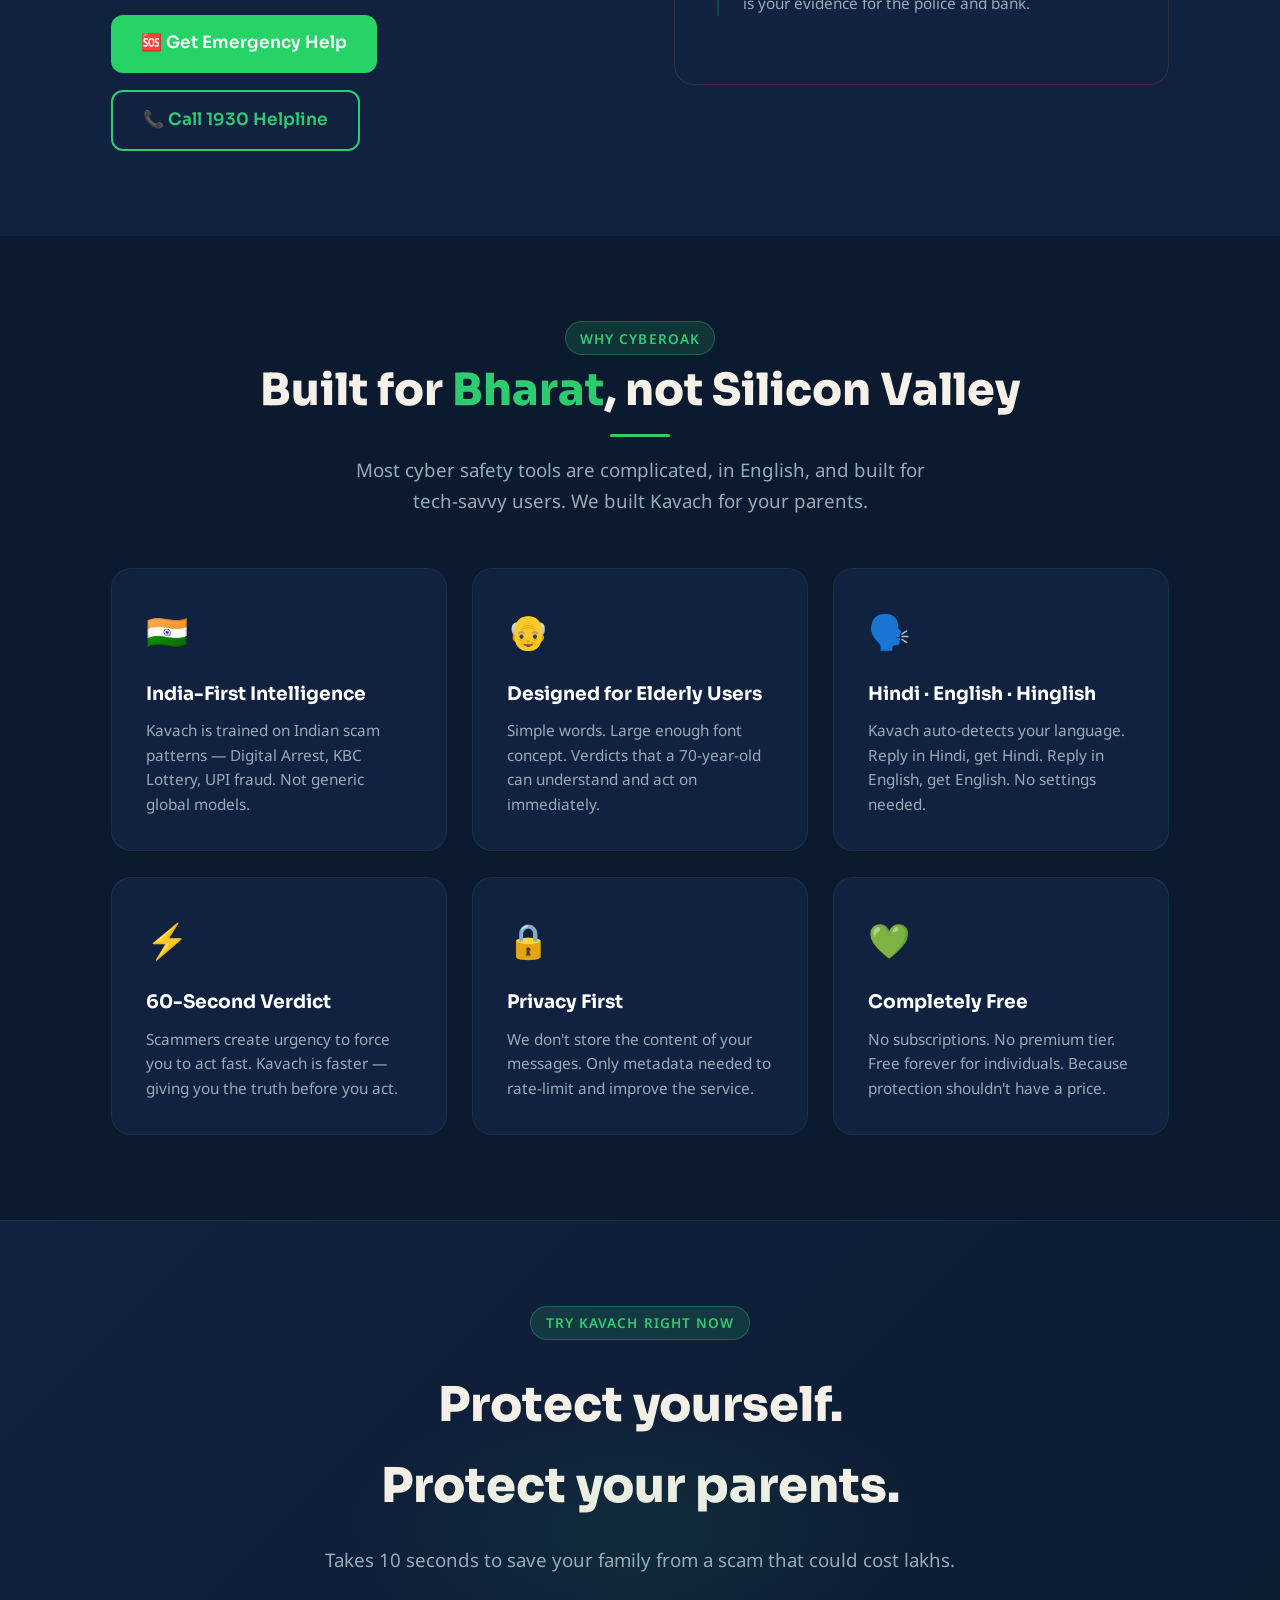
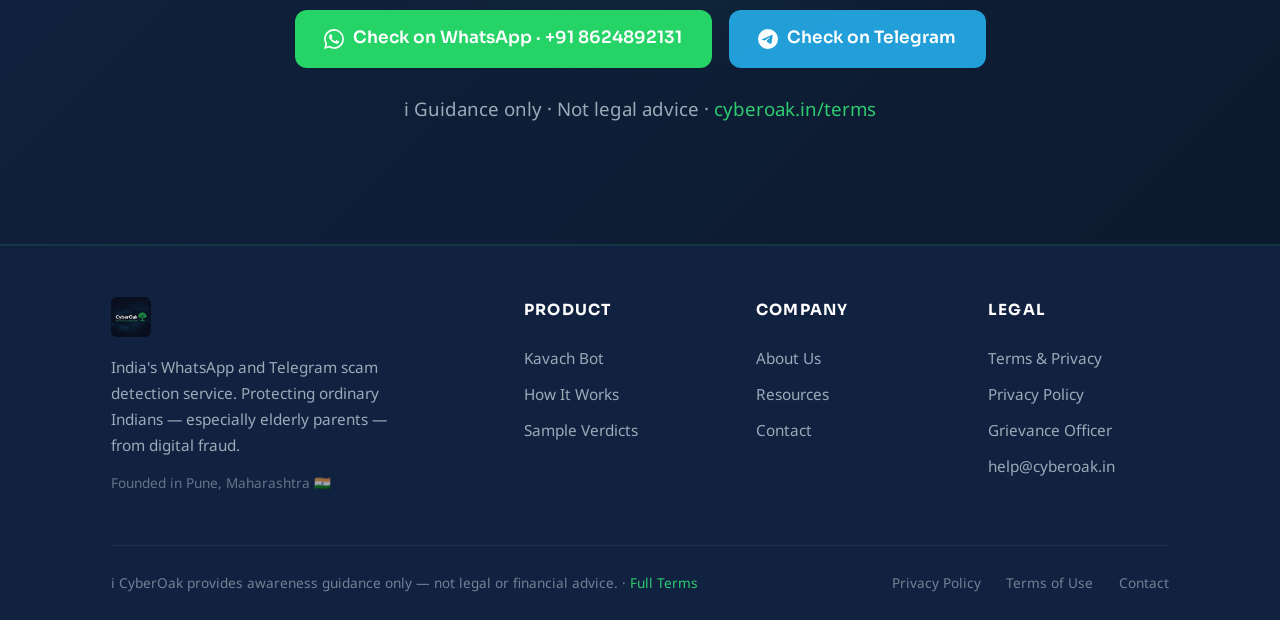
==== commit 809b620d: "update: Made in India badge, CEO title, remove AI disclosure, vision section" ====
--- a/index.html
+++ b/index.html
@@ -49,7 +49,7 @@
       <!-- Left: Text -->
       <div class="hero-content">
         <div class="hero-eyebrow">
-          <span class="hero-badge">🌳 Free · Made in Pune · Built for India</span>
+          <span class="hero-badge">🇮🇳 Made in India · Built for Bharat</span>
         </div>
         <h1>
           Is that message<br>
@@ -57,7 +57,7 @@
           Know in 60 seconds.
         </h1>
         <p class="subtitle">
-          Forward any suspicious WhatsApp or Telegram message to Kavach — our AI bot gives you a clear verdict before you lose a rupee.
+          Forward any suspicious WhatsApp or Telegram message to Kavach — get a clear verdict before you lose a rupee.
         </p>
         <p class="hero-hindi hindi-text">
           "कोई भी संदिग्ध मैसेज फॉरवर्ड करें — 60 सेकंड में जवाब।"
@@ -73,10 +73,10 @@
           </a>
         </div>
         <div class="hero-trust">
-          <div class="trust-item"><span class="dot"></span>Free forever</div>
           <div class="trust-item"><span class="dot"></span>Hindi · English · Hinglish</div>
           <div class="trust-item"><span class="dot"></span>No app to install</div>
           <div class="trust-item"><span class="dot"></span>Works on any phone</div>
+          <div class="trust-item"><span class="dot"></span>Verdict in 60 seconds</div>
         </div>
       </div>
 
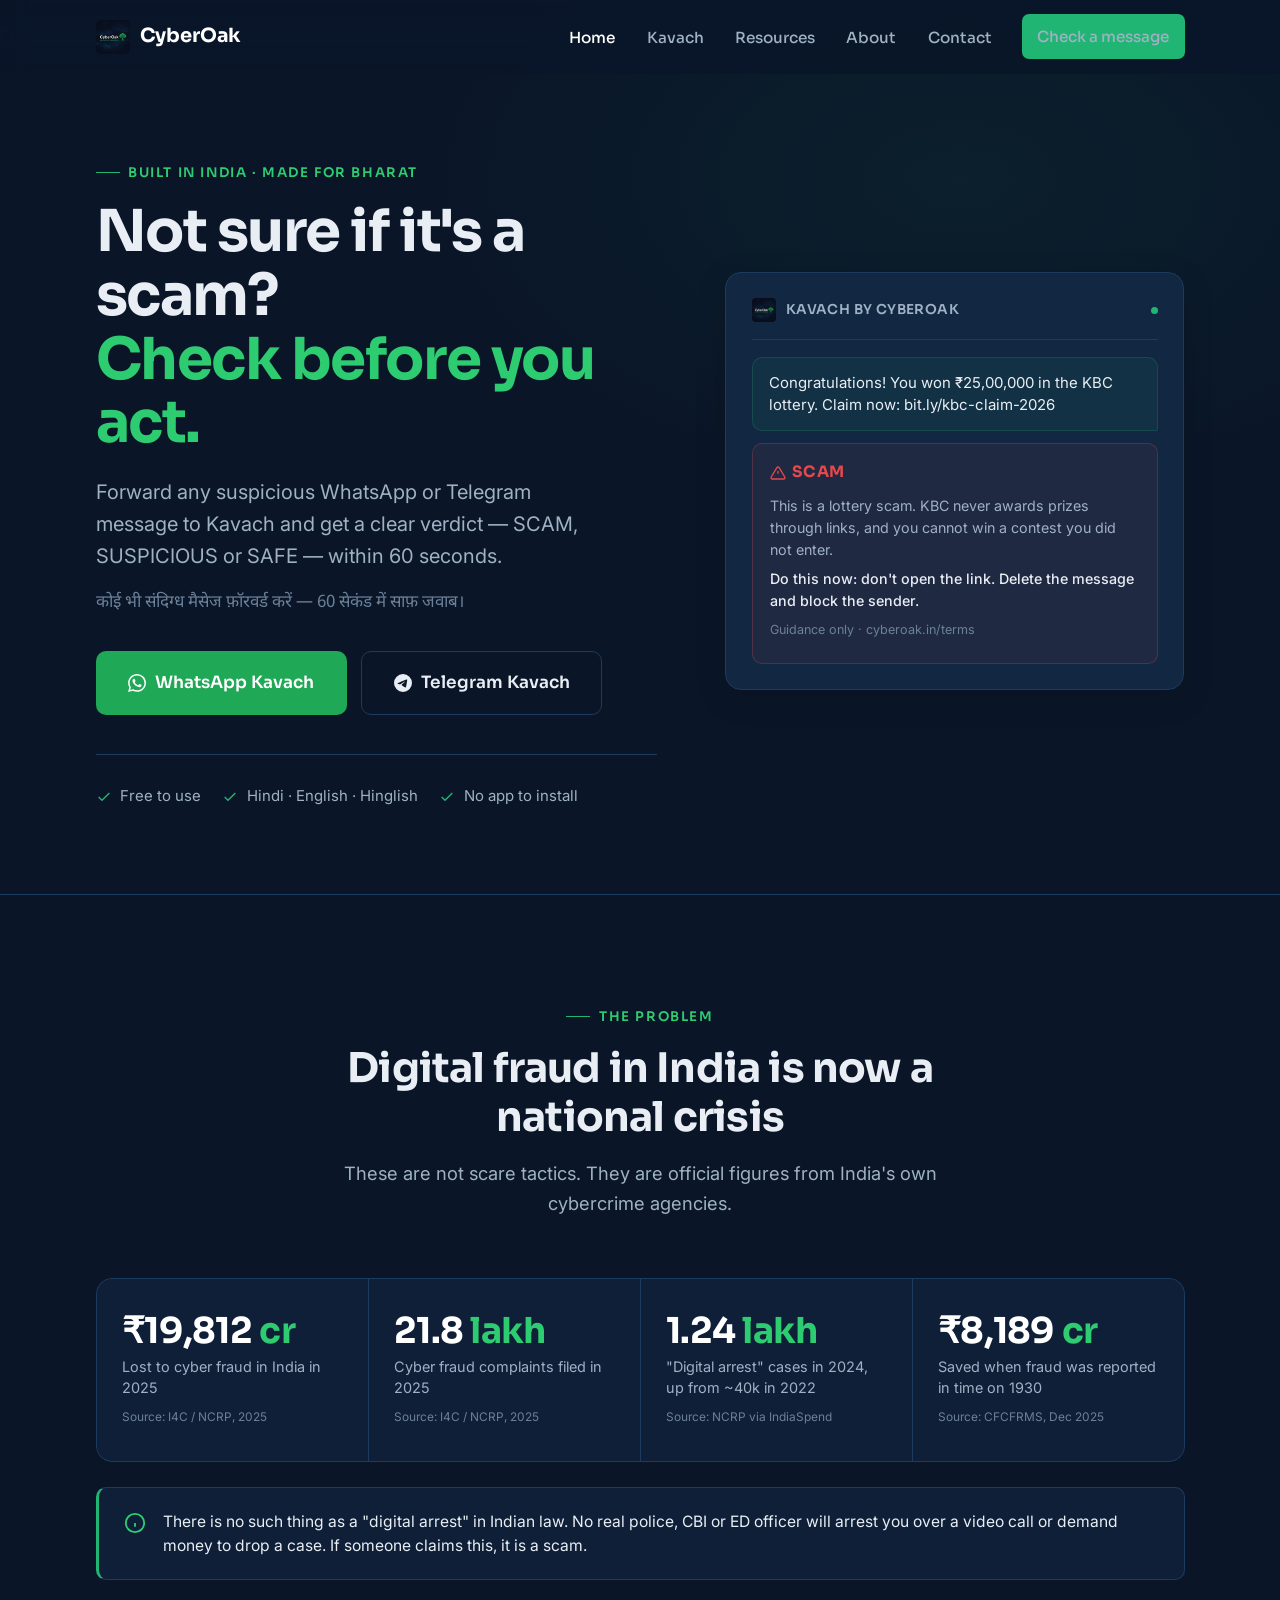
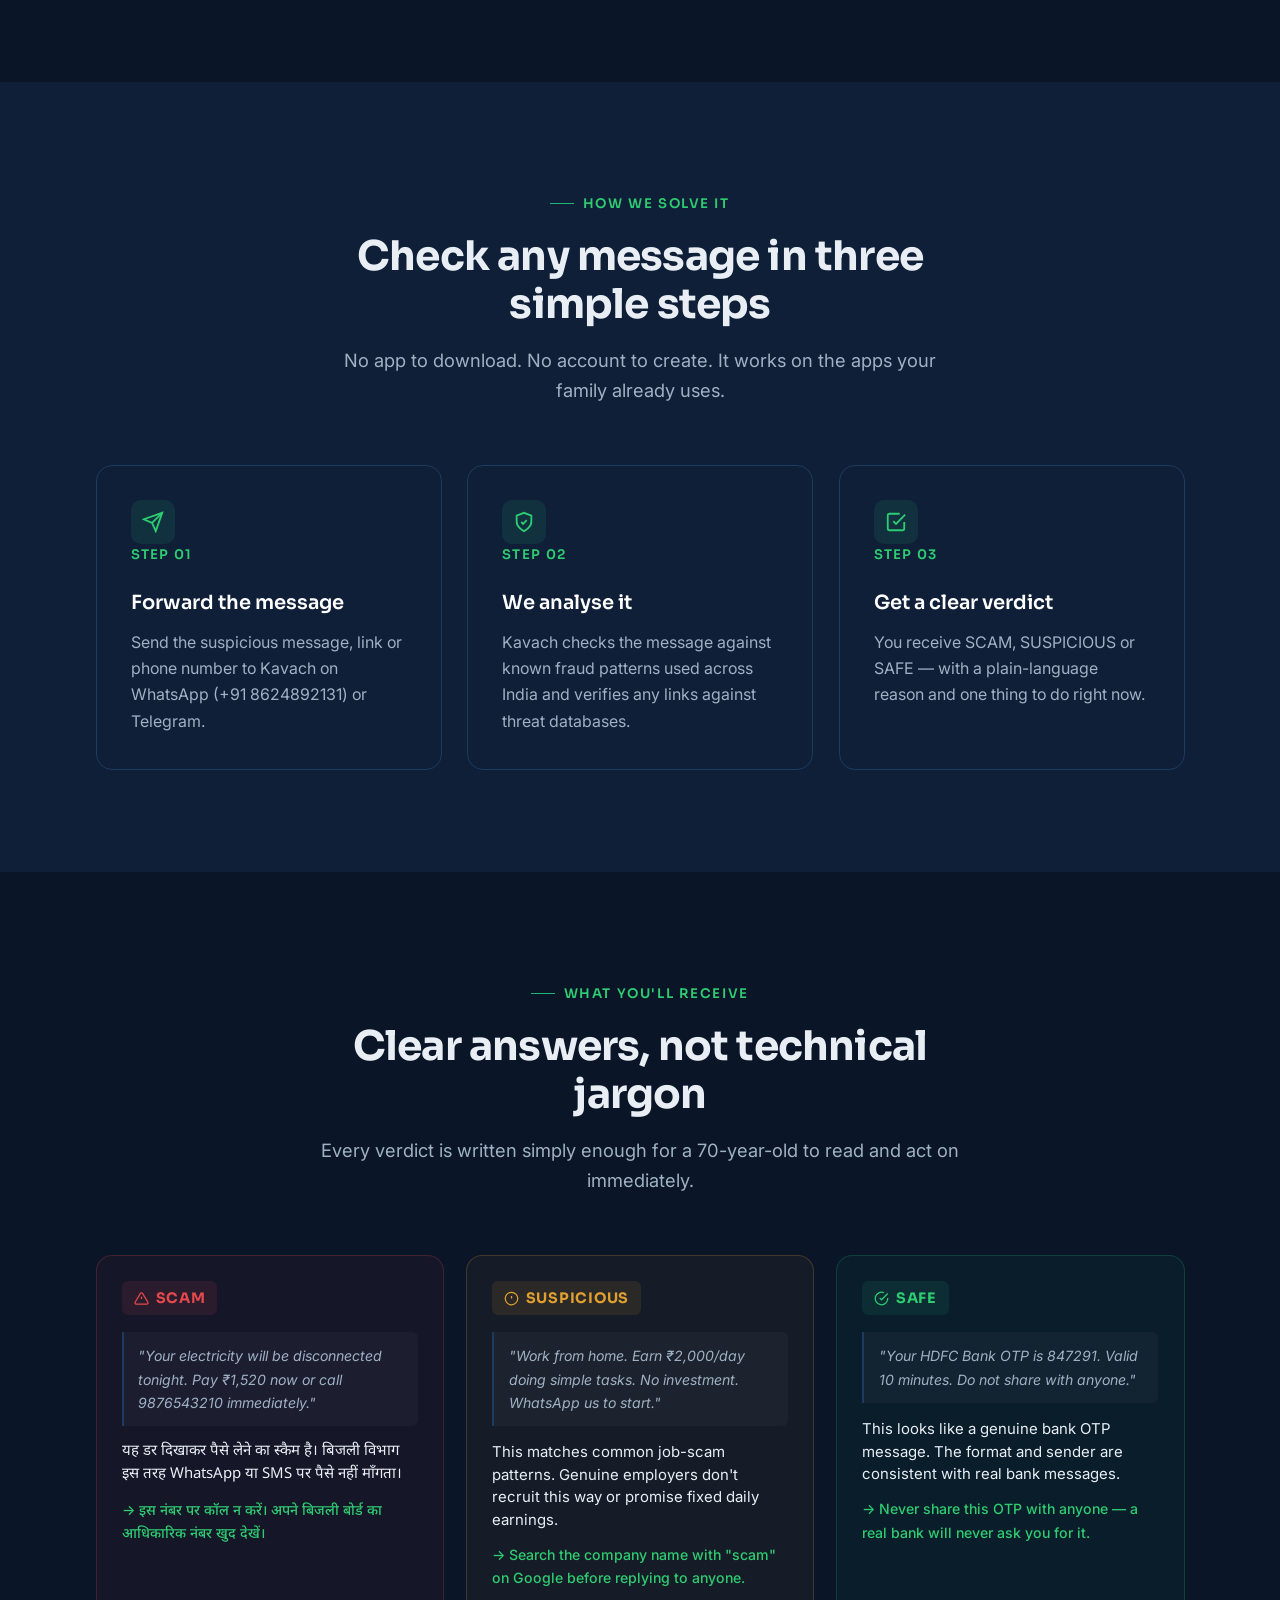
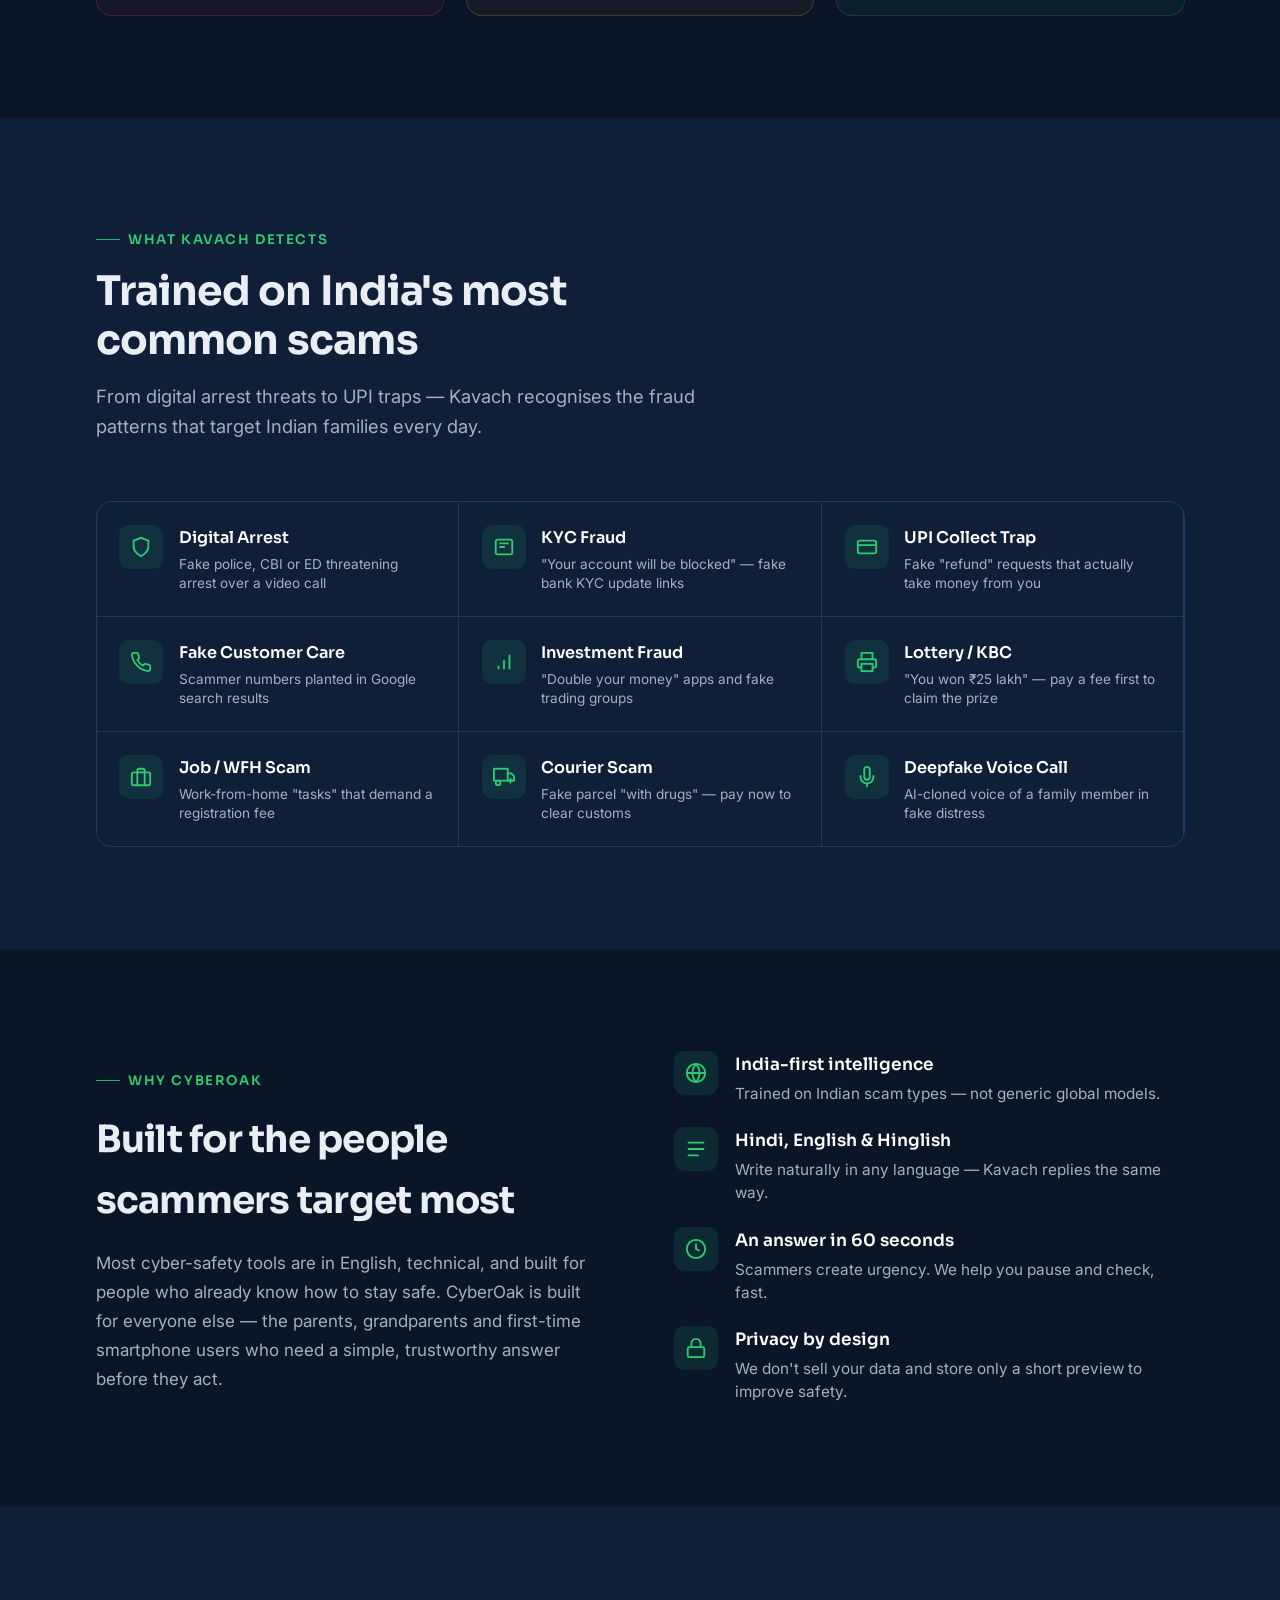
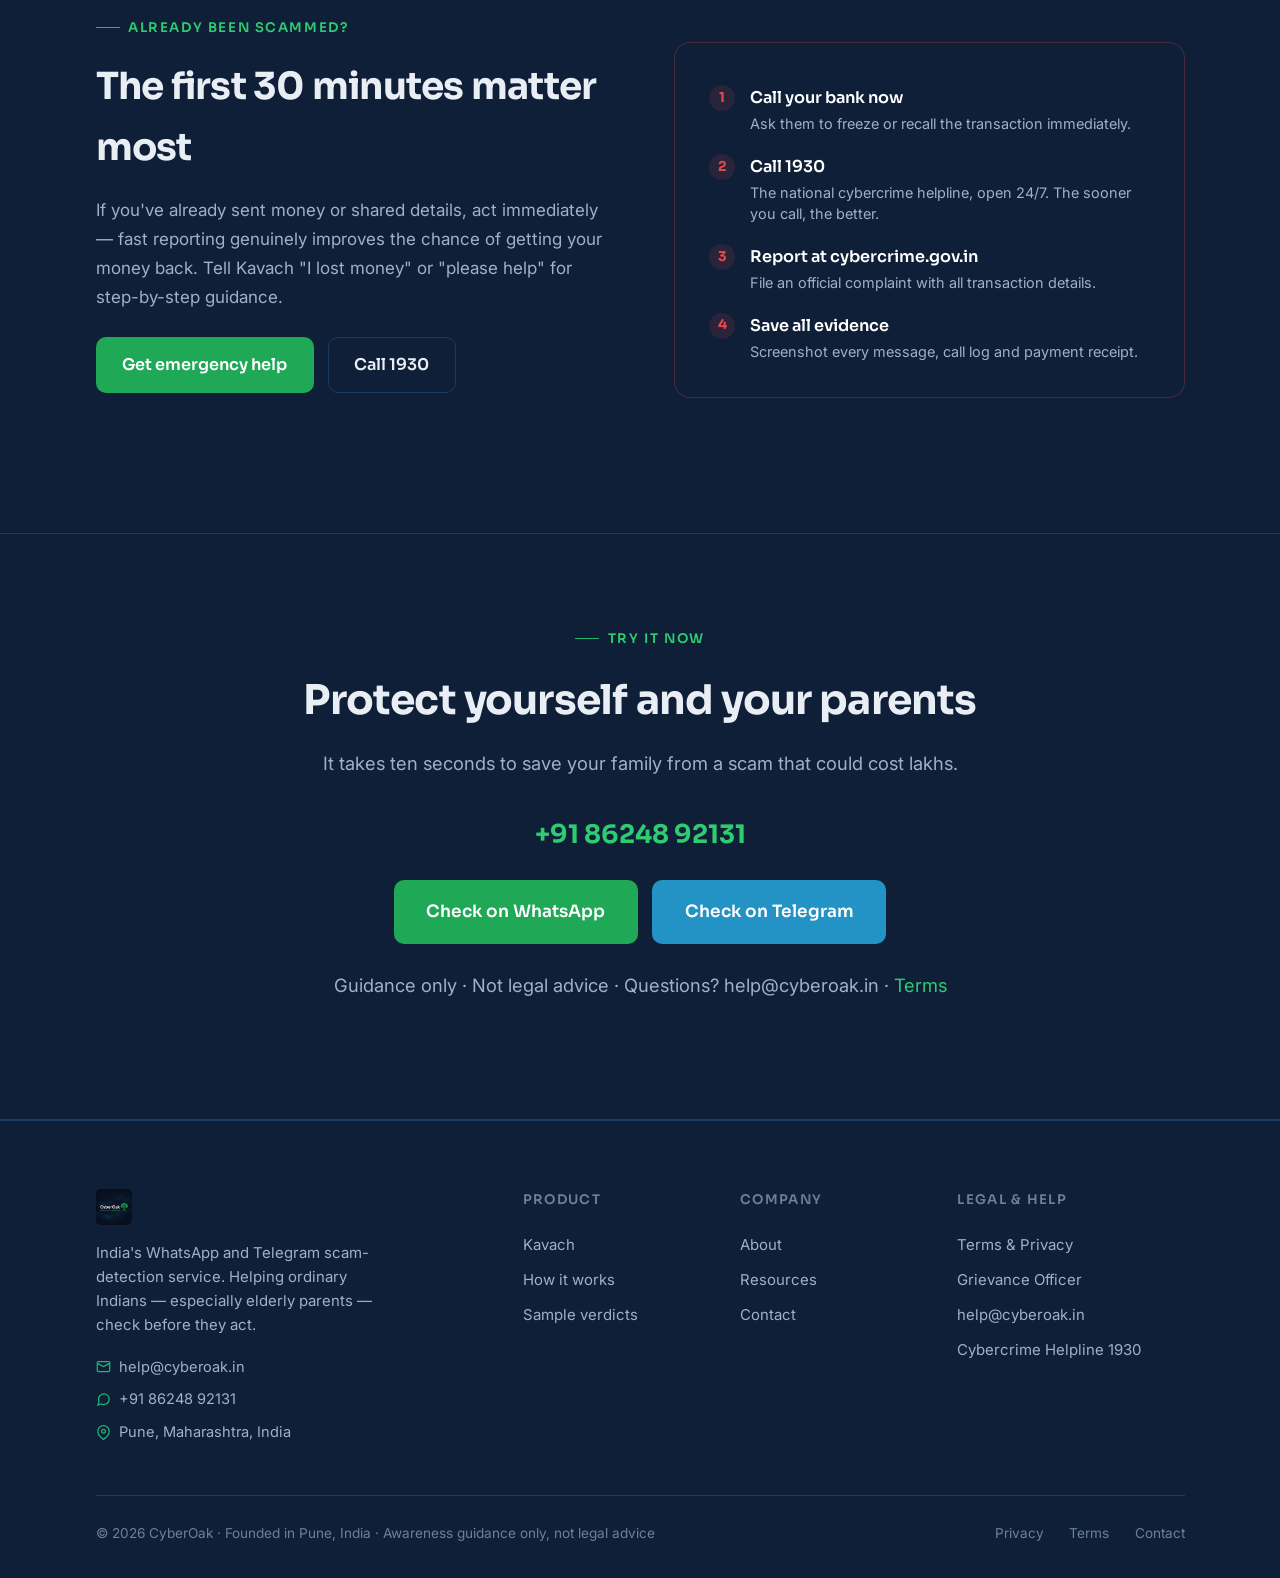
==== commit e664a7f9: "redesign: calmer professional UI, SVG icons, sourced stats, contact everywhere" ====
--- a/index.html
+++ b/index.html
@@ -1,427 +1,313 @@
 <!DOCTYPE html>
 <html lang="en">
 <head>
-  <meta charset="UTF-8" />
-  <meta name="viewport" content="width=device-width, initial-scale=1.0" />
-  <title>CyberOak · Stand Strong in a Digital World</title>
-  <meta name="description" content="CyberOak's Kavach bot detects WhatsApp and Telegram scams in 60 seconds. SCAM / SUSPICIOUS / SAFE verdict in Hindi, English, or Hinglish. Built for India. Free to use.">
-  <meta name="keywords" content="scam detection India, WhatsApp scam check, Telegram scam bot, digital arrest scam, KYC fraud India, UPI scam, cyber fraud India">
-  <meta property="og:title" content="CyberOak · Scam Detection for India">
-  <meta property="og:description" content="Forward any suspicious message and get a verdict in 60 seconds. Free. Hindi + English. Built for ordinary Indians.">
-  <meta property="og:image" content="images/logo.png">
-  <meta name="theme-color" content="#0B1A2E">
-  <link rel="icon" href="images/logo.png" type="image/png">
-  <link rel="stylesheet" href="css/style.css">
+<meta charset="UTF-8" />
+<meta name="viewport" content="width=device-width, initial-scale=1.0" />
+<title>CyberOak · Check if a message is a scam — in 60 seconds</title>
+<meta name="description" content="Forward a suspicious WhatsApp or Telegram message to Kavach by CyberOak and get a clear SCAM / SUSPICIOUS / SAFE verdict in 60 seconds. Hindi, English, Hinglish. Built in India.">
+<meta name="theme-color" content="#0A1628">
+<link rel="icon" href="images/logo.png" type="image/png">
+<link rel="stylesheet" href="css/style.css">
 </head>
 <body>
 
-<!-- ── NAVIGATION ── -->
 <nav class="navbar">
   <div class="container">
     <a href="index.html" class="nav-logo">
-      <img src="images/logo.png" alt="CyberOak Logo">
+      <img src="images/logo.png" alt="CyberOak">
+      <span class="nav-logo-text">CyberOak</span>
     </a>
     <ul class="nav-links">
       <li><a href="index.html" class="active">Home</a></li>
-      <li><a href="pages/kavach.html">Kavach Bot</a></li>
+      <li><a href="pages/kavach.html">Kavach</a></li>
       <li><a href="pages/resources.html">Resources</a></li>
       <li><a href="pages/about.html">About</a></li>
       <li><a href="pages/contact.html">Contact</a></li>
-      <li class="nav-cta">
-        <a href="https://wa.me/918624892131" target="_blank" class="btn btn-primary">
-          🛡️ Check a Scam Now
-        </a>
-      </li>
+      <li class="nav-cta"><a href="https://wa.me/918624892131" target="_blank" class="btn btn-primary">Check a message</a></li>
     </ul>
-    <button class="nav-hamburger" aria-label="Menu">
-      <span></span><span></span><span></span>
-    </button>
+    <button class="nav-hamburger" aria-label="Menu"><span></span><span></span><span></span></button>
   </div>
 </nav>
 
-<!-- ── HERO ── -->
+<!-- HERO -->
 <section class="hero">
   <div class="hero-bg"></div>
-  <div class="hero-grid"></div>
   <div class="container">
     <div class="hero-grid-layout">
-
-      <!-- Left: Text -->
-      <div class="hero-content">
-        <div class="hero-eyebrow">
-          <span class="hero-badge">🇮🇳 Made in India · Built for Bharat</span>
-        </div>
-        <h1>
-          Is that message<br>
-          a <span class="highlight">scam</span>?<br>
-          Know in 60 seconds.
-        </h1>
-        <p class="subtitle">
-          Forward any suspicious WhatsApp or Telegram message to Kavach — get a clear verdict before you lose a rupee.
-        </p>
-        <p class="hero-hindi hindi-text">
-          "कोई भी संदिग्ध मैसेज फॉरवर्ड करें — 60 सेकंड में जवाब।"
-        </p>
+      <div>
+        <div class="eyebrow">Built in India · Made for Bharat</div>
+        <h1>Not sure if it's a scam?<br><span class="accent">Check before you act.</span></h1>
+        <p class="lead">Forward any suspicious WhatsApp or Telegram message to Kavach and get a clear verdict — SCAM, SUSPICIOUS or SAFE — within 60 seconds.</p>
+        <p class="lead-hi">कोई भी संदिग्ध मैसेज फ़ॉरवर्ड करें — 60 सेकंड में साफ़ जवाब।</p>
         <div class="hero-actions">
-          <a href="https://wa.me/918624892131" target="_blank" class="btn btn-whatsapp">
-            <svg width="20" height="20" viewBox="0 0 24 24" fill="currentColor"><path d="M17.472 14.382c-.297-.149-1.758-.867-2.03-.967-.273-.099-.471-.148-.67.15-.197.297-.767.966-.94 1.164-.173.199-.347.223-.644.075-.297-.15-1.255-.463-2.39-1.475-.883-.788-1.48-1.761-1.653-2.059-.173-.297-.018-.458.13-.606.134-.133.298-.347.446-.52.149-.174.198-.298.298-.497.099-.198.05-.371-.025-.52-.075-.149-.669-1.612-.916-2.207-.242-.579-.487-.5-.669-.51-.173-.008-.371-.01-.57-.01-.198 0-.52.074-.792.372-.272.297-1.04 1.016-1.04 2.479 0 1.462 1.065 2.875 1.213 3.074.149.198 2.096 3.2 5.077 4.487.709.306 1.262.489 1.694.625.712.227 1.36.195 1.871.118.571-.085 1.758-.719 2.006-1.413.248-.694.248-1.289.173-1.413-.074-.124-.272-.198-.57-.347m-5.421 7.403h-.004a9.87 9.87 0 01-5.031-1.378l-.361-.214-3.741.982.998-3.648-.235-.374a9.86 9.86 0 01-1.51-5.26c.001-5.45 4.436-9.884 9.888-9.884 2.64 0 5.122 1.03 6.988 2.898a9.825 9.825 0 012.893 6.994c-.003 5.45-4.437 9.884-9.885 9.884m8.413-18.297A11.815 11.815 0 0012.05 0C5.495 0 .16 5.335.157 11.892c0 2.096.547 4.142 1.588 5.945L.057 24l6.305-1.654a11.882 11.882 0 005.683 1.448h.005c6.554 0 11.89-5.335 11.893-11.893a11.821 11.821 0 00-3.48-8.413Z"/></svg>
+          <a href="https://wa.me/918624892131" target="_blank" class="btn btn-whatsapp btn-lg">
+            <svg viewBox="0 0 24 24" fill="currentColor"><path d="M17.47 14.38c-.3-.15-1.76-.87-2.03-.97-.27-.1-.47-.15-.67.15-.2.3-.77.96-.94 1.16-.17.2-.35.22-.64.07-.3-.15-1.26-.46-2.39-1.48-.88-.78-1.48-1.76-1.65-2.06-.17-.3-.02-.46.13-.6.13-.14.3-.35.44-.52.15-.18.2-.3.3-.5.1-.2.05-.37-.02-.52-.08-.15-.67-1.61-.92-2.21-.24-.58-.49-.5-.67-.51h-.57c-.2 0-.52.07-.8.37-.27.3-1.04 1.02-1.04 2.48s1.07 2.87 1.21 3.07c.15.2 2.1 3.2 5.08 4.49.71.3 1.26.49 1.69.62.71.23 1.36.2 1.87.12.57-.09 1.76-.72 2-1.41.25-.7.25-1.29.18-1.41-.07-.12-.27-.2-.57-.35M12.05 21.8h-.01a9.87 9.87 0 01-5.03-1.38l-.36-.21-3.74.98 1-3.65-.24-.37a9.86 9.86 0 01-1.51-5.26c0-5.45 4.44-9.88 9.89-9.88 2.64 0 5.12 1.03 6.99 2.9a9.82 9.82 0 012.89 6.99c0 5.45-4.44 9.88-9.89 9.88M20.46 3.49A11.82 11.82 0 0012.05 0C5.5 0 .16 5.34.16 11.89c0 2.1.55 4.14 1.59 5.95L.06 24l6.3-1.65a11.88 11.88 0 005.69 1.45h.01c6.55 0 11.89-5.34 11.89-11.89 0-3.18-1.24-6.16-3.49-8.42"/></svg>
             WhatsApp Kavach
           </a>
-          <a href="https://t.me/KavachCyberOakBot" target="_blank" class="btn btn-telegram">
-            <svg width="20" height="20" viewBox="0 0 24 24" fill="currentColor"><path d="M11.944 0A12 12 0 0 0 0 12a12 12 0 0 0 12 12 12 12 0 0 0 12-12A12 12 0 0 0 12 0a12 12 0 0 0-.056 0zm4.962 7.224c.1-.002.321.023.465.14a.506.506 0 0 1 .171.325c.016.093.036.306.02.472-.18 1.898-.96 6.502-1.36 8.627-.168.9-.499 1.201-.82 1.23-.696.065-1.225-.46-1.9-.902-1.056-.693-1.653-1.124-2.678-1.8-1.185-.78-.417-1.21.258-1.91.177-.184 3.247-2.977 3.307-3.23.007-.032.014-.15-.056-.212s-.174-.041-.249-.024c-.106.024-1.793 1.14-5.061 3.345-.48.33-.913.49-1.302.48-.428-.008-1.252-.241-1.865-.44-.752-.244-1.349-.374-1.297-.789.027-.216.325-.437.893-.663 3.498-1.524 5.83-2.529 6.998-3.014 3.332-1.386 4.025-1.627 4.476-1.635z"/></svg>
+          <a href="https://t.me/KavachCyberOakBot" target="_blank" class="btn btn-outline btn-lg">
+            <svg viewBox="0 0 24 24" fill="currentColor"><path d="M11.94 0A12 12 0 000 12a12 12 0 0012 12 12 12 0 0012-12A12 12 0 0012 0a12 12 0 00-.06 0zm4.96 7.22c.1 0 .32.02.46.14a.5.5 0 01.18.33c.01.09.03.3.02.47-.18 1.9-.96 6.5-1.36 8.63-.17.9-.5 1.2-.82 1.23-.7.06-1.22-.46-1.9-.9-1.05-.7-1.65-1.12-2.67-1.8-1.19-.78-.42-1.21.26-1.91.17-.18 3.25-2.98 3.3-3.23a.24.24 0 00-.05-.21c-.07-.06-.18-.04-.25-.02-.1.02-1.8 1.14-5.06 3.34-.48.33-.91.5-1.3.48-.43 0-1.25-.24-1.86-.44-.76-.24-1.35-.37-1.3-.79.03-.21.33-.43.9-.66 3.5-1.52 5.83-2.53 7-3.01 3.33-1.39 4.02-1.63 4.47-1.64z"/></svg>
             Telegram Kavach
           </a>
         </div>
-        <div class="hero-trust">
-          <div class="trust-item"><span class="dot"></span>Hindi · English · Hinglish</div>
-          <div class="trust-item"><span class="dot"></span>No app to install</div>
-          <div class="trust-item"><span class="dot"></span>Works on any phone</div>
-          <div class="trust-item"><span class="dot"></span>Verdict in 60 seconds</div>
-        </div>
-      </div>
-
-      <!-- Right: Demo card -->
+        <div class="hero-meta">
+          <div class="hero-meta-item"><svg viewBox="0 0 24 24" fill="none" stroke="currentColor" stroke-width="2"><path d="M20 6L9 17l-5-5"/></svg> Free to use</div>
+          <div class="hero-meta-item"><svg viewBox="0 0 24 24" fill="none" stroke="currentColor" stroke-width="2"><path d="M20 6L9 17l-5-5"/></svg> Hindi · English · Hinglish</div>
+          <div class="hero-meta-item"><svg viewBox="0 0 24 24" fill="none" stroke="currentColor" stroke-width="2"><path d="M20 6L9 17l-5-5"/></svg> No app to install</div>
+        </div>
+      </div>
       <div class="hero-visual">
-        <div class="hero-card">
-          <div style="font-size:0.75rem;color:var(--gray);margin-bottom:0.75rem;font-family:var(--font-display);letter-spacing:0.05em;">KAVACH BY CYBEROAK</div>
-          <div class="chat-bubble user">
-            "Congratulations! You have won ₹25 lakh in KBC Lottery. Click here to claim: bit.ly/kbc-claim-now"
+        <div class="demo-card">
+          <div class="demo-head">
+            <img src="images/logo.png" alt="">
+            <span>KAVACH BY CYBEROAK</span>
+            <span class="dot"></span>
           </div>
-          <div class="typing-dots">
-            <span></span><span></span><span></span>
+          <div class="bubble user">Congratulations! You won ₹25,00,000 in the KBC lottery. Claim now: bit.ly/kbc-claim-2026</div>
+          <div class="verdict-box">
+            <div class="verdict-tag">
+              <svg viewBox="0 0 24 24" fill="none" stroke="currentColor" stroke-width="2"><path d="M10.29 3.86L1.82 18a2 2 0 001.71 3h16.94a2 2 0 001.71-3L13.71 3.86a2 2 0 00-3.42 0z"/><line x1="12" y1="9" x2="12" y2="13"/><line x1="12" y1="17" x2="12.01" y2="17"/></svg>
+              SCAM
+            </div>
+            <p>This is a lottery scam. KBC never awards prizes through links, and you cannot win a contest you did not enter.</p>
+            <p class="act">Do this now: don't open the link. Delete the message and block the sender.</p>
+            <p class="disc">Guidance only · cyberoak.in/terms</p>
           </div>
-          <div class="verdict-card" style="margin-top:0.75rem;">
-            <div class="verdict-label">🚨 SCAM</div>
-            <div class="verdict-text">
-              यह KBC लॉटरी स्कैम है। KBC कभी भी लिंक के ज़रिए पैसे नहीं देता।<br><br>
-              <strong style="color:var(--red-alert);">अभी करें:</strong> इस लिंक पर क्लिक न करें। यह मैसेज डिलीट करें।<br><br>
-              <em style="color:rgba(154,171,184,0.6);font-size:0.78rem;">ℹ️ Guidance only · cyberoak.in/terms</em>
-            </div>
-          </div>
-          <div style="margin-top:0.75rem;font-size:0.75rem;color:rgba(154,171,184,0.5);text-align:right;">⚡ Verdict in 8 seconds</div>
-        </div>
-      </div>
-
-    </div>
-  </div>
-</section>
-
-<!-- ── STATS ── -->
+        </div>
+      </div>
+    </div>
+  </div>
+</section>
+
+<!-- PROBLEM / STATS -->
+<section class="section">
+  <div class="container">
+    <div class="section-head center reveal">
+      <div class="eyebrow" style="justify-content:center;">The problem</div>
+      <h2>Digital fraud in India is now a national crisis</h2>
+      <p>These are not scare tactics. They are official figures from India's own cybercrime agencies.</p>
+    </div>
+    <div class="stat-strip reveal">
+      <div class="stat-cell">
+        <div class="stat-num">₹19,812<span class="unit"> cr</span></div>
+        <div class="stat-label">Lost to cyber fraud in India in 2025</div>
+        <div class="stat-src">Source: I4C / NCRP, 2025</div>
+      </div>
+      <div class="stat-cell">
+        <div class="stat-num">21.8<span class="unit"> lakh</span></div>
+        <div class="stat-label">Cyber fraud complaints filed in 2025</div>
+        <div class="stat-src">Source: I4C / NCRP, 2025</div>
+      </div>
+      <div class="stat-cell">
+        <div class="stat-num">1.24<span class="unit"> lakh</span></div>
+        <div class="stat-label">"Digital arrest" cases in 2024, up from ~40k in 2022</div>
+        <div class="stat-src">Source: NCRP via IndiaSpend</div>
+      </div>
+      <div class="stat-cell">
+        <div class="stat-num">₹8,189<span class="unit"> cr</span></div>
+        <div class="stat-label">Saved when fraud was reported in time on 1930</div>
+        <div class="stat-src">Source: CFCFRMS, Dec 2025</div>
+      </div>
+    </div>
+    <div class="callout reveal" style="margin-top:1.5rem;">
+      <svg viewBox="0 0 24 24" fill="none" stroke="currentColor" stroke-width="2"><circle cx="12" cy="12" r="10"/><line x1="12" y1="16" x2="12" y2="12"/><line x1="12" y1="8" x2="12.01" y2="8"/></svg>
+      <div class="callout-text">There is no such thing as a "digital arrest" in Indian law. No real police, CBI or ED officer will arrest you over a video call or demand money to drop a case. If someone claims this, it is a scam.</div>
+    </div>
+  </div>
+</section>
+
+<!-- HOW WE SOLVE IT -->
+<section class="section section-alt" id="how-it-works">
+  <div class="container">
+    <div class="section-head center reveal">
+      <div class="eyebrow" style="justify-content:center;">How we solve it</div>
+      <h2>Check any message in three simple steps</h2>
+      <p>No app to download. No account to create. It works on the apps your family already uses.</p>
+    </div>
+    <div class="steps">
+      <div class="step reveal">
+        <div class="icon-box"><svg viewBox="0 0 24 24" fill="none" stroke="currentColor" stroke-width="2"><line x1="22" y1="2" x2="11" y2="13"/><polygon points="22 2 15 22 11 13 2 9 22 2"/></svg></div>
+        <div class="step-n">STEP 01</div>
+        <h3>Forward the message</h3>
+        <p>Send the suspicious message, link or phone number to Kavach on WhatsApp (+91 8624892131) or Telegram.</p>
+      </div>
+      <div class="step reveal">
+        <div class="icon-box"><svg viewBox="0 0 24 24" fill="none" stroke="currentColor" stroke-width="2"><path d="M12 22s8-4 8-10V5l-8-3-8 3v7c0 6 8 10 8 10z"/><path d="M9 12l2 2 4-4"/></svg></div>
+        <div class="step-n">STEP 02</div>
+        <h3>We analyse it</h3>
+        <p>Kavach checks the message against known fraud patterns used across India and verifies any links against threat databases.</p>
+      </div>
+      <div class="step reveal">
+        <div class="icon-box"><svg viewBox="0 0 24 24" fill="none" stroke="currentColor" stroke-width="2"><path d="M9 11l3 3L22 4"/><path d="M21 12v7a2 2 0 01-2 2H5a2 2 0 01-2-2V5a2 2 0 012-2h11"/></svg></div>
+        <div class="step-n">STEP 03</div>
+        <h3>Get a clear verdict</h3>
+        <p>You receive SCAM, SUSPICIOUS or SAFE — with a plain-language reason and one thing to do right now.</p>
+      </div>
+    </div>
+  </div>
+</section>
+
+<!-- SAMPLE VERDICTS -->
+<section class="section">
+  <div class="container">
+    <div class="section-head center reveal">
+      <div class="eyebrow" style="justify-content:center;">What you'll receive</div>
+      <h2>Clear answers, not technical jargon</h2>
+      <p>Every verdict is written simply enough for a 70-year-old to read and act on immediately.</p>
+    </div>
+    <div class="verdicts">
+      <div class="vx scam reveal">
+        <div class="vx-tag"><svg viewBox="0 0 24 24" fill="none" stroke="currentColor" stroke-width="2"><path d="M10.29 3.86L1.82 18a2 2 0 001.71 3h16.94a2 2 0 001.71-3L13.71 3.86a2 2 0 00-3.42 0z"/><line x1="12" y1="9" x2="12" y2="13"/><line x1="12" y1="17" x2="12.01" y2="17"/></svg> SCAM</div>
+        <div class="vx-msg">"Your electricity will be disconnected tonight. Pay ₹1,520 now or call 9876543210 immediately."</div>
+        <p class="vx-reason hindi">यह डर दिखाकर पैसे लेने का स्कैम है। बिजली विभाग इस तरह WhatsApp या SMS पर पैसे नहीं माँगता।</p>
+        <p class="vx-act">→ इस नंबर पर कॉल न करें। अपने बिजली बोर्ड का आधिकारिक नंबर खुद देखें।</p>
+      </div>
+      <div class="vx susp reveal">
+        <div class="vx-tag"><svg viewBox="0 0 24 24" fill="none" stroke="currentColor" stroke-width="2"><circle cx="12" cy="12" r="10"/><line x1="12" y1="8" x2="12" y2="12"/><line x1="12" y1="16" x2="12.01" y2="16"/></svg> SUSPICIOUS</div>
+        <div class="vx-msg">"Work from home. Earn ₹2,000/day doing simple tasks. No investment. WhatsApp us to start."</div>
+        <p class="vx-reason">This matches common job-scam patterns. Genuine employers don't recruit this way or promise fixed daily earnings.</p>
+        <p class="vx-act">→ Search the company name with "scam" on Google before replying to anyone.</p>
+      </div>
+      <div class="vx safe reveal">
+        <div class="vx-tag"><svg viewBox="0 0 24 24" fill="none" stroke="currentColor" stroke-width="2"><path d="M22 11.08V12a10 10 0 11-5.93-9.14"/><path d="M22 4L12 14.01l-3-3"/></svg> SAFE</div>
+        <div class="vx-msg">"Your HDFC Bank OTP is 847291. Valid 10 minutes. Do not share with anyone."</div>
+        <p class="vx-reason">This looks like a genuine bank OTP message. The format and sender are consistent with real bank messages.</p>
+        <p class="vx-act">→ Never share this OTP with anyone — a real bank will never ask you for it.</p>
+      </div>
+    </div>
+  </div>
+</section>
+
+<!-- SCAM TYPES -->
 <section class="section section-alt">
   <div class="container">
-    <div class="stats-grid">
-      <div class="stat-card fade-in">
-        <div class="stat-number" data-target="7" data-suffix="L+" data-prefix="₹">₹7L+</div>
-        <div class="stat-label">Average savings lost per family in cyber fraud</div>
-      </div>
-      <div class="stat-card fade-in stagger-1">
-        <div class="stat-number" data-target="1.1" data-suffix="Cr+">1.1Cr+</div>
-        <div class="stat-label">Cyber fraud cases reported in India (2023)</div>
-      </div>
-      <div class="stat-card fade-in stagger-2">
-        <div class="stat-number" data-target="60" data-suffix=" sec">60 sec</div>
-        <div class="stat-label">Time to get your SCAM / SAFE verdict from Kavach</div>
-      </div>
-      <div class="stat-card fade-in stagger-3">
-        <div class="stat-number" data-target="100" data-suffix="% Free">100% Free</div>
-        <div class="stat-label">No subscriptions. No app. Just forward and ask.</div>
-      </div>
-    </div>
-  </div>
-</section>
-
-<!-- ── HOW IT WORKS ── -->
-<section class="section" id="how-it-works">
-  <div class="container">
-    <div class="section-header center fade-in">
-      <span class="tag">Simple Steps</span>
-      <h2>How Kavach Works</h2>
-      <div class="divider"></div>
-      <p>No app to download. No registration. Works on any WhatsApp or Telegram number.</p>
-    </div>
-    <div class="steps-grid">
-      <div class="step-card fade-in">
-        <div class="step-number">1</div>
-        <h3>Forward the Message</h3>
-        <p>Got a suspicious message, link, or phone number? Forward it directly to Kavach on WhatsApp (<strong style="color:var(--green);">+91 8624892131</strong>) or Telegram.</p>
-      </div>
-      <div class="step-card fade-in stagger-1">
-        <div class="step-number">2</div>
-        <h3>AI Scans in Seconds</h3>
-        <p>Kavach checks against known scam patterns, verifies URLs with VirusTotal, and uses AI trained on India-specific fraud types — Digital Arrest, KYC, UPI and more.</p>
-      </div>
-      <div class="step-card fade-in stagger-2">
-        <div class="step-number">3</div>
-        <h3>Get a Clear Verdict</h3>
-        <p>You receive <strong style="color:var(--red-alert);">SCAM</strong>, <strong style="color:var(--amber);">SUSPICIOUS</strong>, or <strong style="color:var(--green);">SAFE</strong> — with a simple reason and one action to take. In Hindi, English, or Hinglish.</p>
-      </div>
-    </div>
-  </div>
-</section>
-
-<!-- ── VERDICT EXAMPLES ── -->
+    <div class="section-head reveal">
+      <div class="eyebrow">What Kavach detects</div>
+      <h2>Trained on India's most common scams</h2>
+      <p>From digital arrest threats to UPI traps — Kavach recognises the fraud patterns that target Indian families every day.</p>
+    </div>
+    <div class="scam-list reveal">
+      <div class="scam-item"><div class="icon-box"><svg viewBox="0 0 24 24" fill="none" stroke="currentColor" stroke-width="2"><path d="M12 22s8-4 8-10V5l-8-3-8 3v7c0 6 8 10 8 10z"/></svg></div><div><h4>Digital Arrest</h4><p>Fake police, CBI or ED threatening arrest over a video call</p></div></div>
+      <div class="scam-item"><div class="icon-box"><svg viewBox="0 0 24 24" fill="none" stroke="currentColor" stroke-width="2"><rect x="3" y="4" width="18" height="16" rx="2"/><path d="M7 8h10M7 12h6"/></svg></div><div><h4>KYC Fraud</h4><p>"Your account will be blocked" — fake bank KYC update links</p></div></div>
+      <div class="scam-item"><div class="icon-box"><svg viewBox="0 0 24 24" fill="none" stroke="currentColor" stroke-width="2"><rect x="2" y="5" width="20" height="14" rx="2"/><line x1="2" y1="10" x2="22" y2="10"/></svg></div><div><h4>UPI Collect Trap</h4><p>Fake "refund" requests that actually take money from you</p></div></div>
+      <div class="scam-item"><div class="icon-box"><svg viewBox="0 0 24 24" fill="none" stroke="currentColor" stroke-width="2"><path d="M22 16.92v3a2 2 0 01-2.18 2 19.79 19.79 0 01-8.63-3.07 19.5 19.5 0 01-6-6 19.79 19.79 0 01-3.07-8.67A2 2 0 014.11 2h3a2 2 0 012 1.72c.13.96.36 1.9.7 2.81a2 2 0 01-.45 2.11L8.09 9.91a16 16 0 006 6l1.27-1.27a2 2 0 012.11-.45c.9.34 1.85.57 2.81.7A2 2 0 0122 16.92z"/></svg></div><div><h4>Fake Customer Care</h4><p>Scammer numbers planted in Google search results</p></div></div>
+      <div class="scam-item"><div class="icon-box"><svg viewBox="0 0 24 24" fill="none" stroke="currentColor" stroke-width="2"><line x1="12" y1="20" x2="12" y2="10"/><line x1="18" y1="20" x2="18" y2="4"/><line x1="6" y1="20" x2="6" y2="16"/></svg></div><div><h4>Investment Fraud</h4><p>"Double your money" apps and fake trading groups</p></div></div>
+      <div class="scam-item"><div class="icon-box"><svg viewBox="0 0 24 24" fill="none" stroke="currentColor" stroke-width="2"><path d="M6 9V2h12v7"/><path d="M6 18H4a2 2 0 01-2-2v-5a2 2 0 012-2h16a2 2 0 012 2v5a2 2 0 01-2 2h-2"/><rect x="6" y="14" width="12" height="8"/></svg></div><div><h4>Lottery / KBC</h4><p>"You won ₹25 lakh" — pay a fee first to claim the prize</p></div></div>
+      <div class="scam-item"><div class="icon-box"><svg viewBox="0 0 24 24" fill="none" stroke="currentColor" stroke-width="2"><rect x="2" y="7" width="20" height="14" rx="2"/><path d="M16 21V5a2 2 0 00-2-2h-4a2 2 0 00-2 2v16"/></svg></div><div><h4>Job / WFH Scam</h4><p>Work-from-home "tasks" that demand a registration fee</p></div></div>
+      <div class="scam-item"><div class="icon-box"><svg viewBox="0 0 24 24" fill="none" stroke="currentColor" stroke-width="2"><path d="M16 16h6M19 13v6"/><rect x="1" y="3" width="15" height="13"/><path d="M16 8h4l3 3v5h-7"/><circle cx="5.5" cy="18.5" r="2.5"/></svg></div><div><h4>Courier Scam</h4><p>Fake parcel "with drugs" — pay now to clear customs</p></div></div>
+      <div class="scam-item"><div class="icon-box"><svg viewBox="0 0 24 24" fill="none" stroke="currentColor" stroke-width="2"><path d="M12 1a3 3 0 00-3 3v8a3 3 0 006 0V4a3 3 0 00-3-3z"/><path d="M19 10v2a7 7 0 01-14 0v-2"/><line x1="12" y1="19" x2="12" y2="23"/></svg></div><div><h4>Deepfake Voice Call</h4><p>AI-cloned voice of a family member in fake distress</p></div></div>
+    </div>
+  </div>
+</section>
+
+<!-- WHY CYBEROAK -->
+<section class="section">
+  <div class="container">
+    <div class="split">
+      <div class="reveal">
+        <div class="eyebrow">Why CyberOak</div>
+        <h2 style="font-family:var(--font-display);font-size:clamp(1.6rem,3.4vw,2.2rem);font-weight:700;letter-spacing:-0.02em;margin-bottom:1rem;">Built for the people scammers target most</h2>
+        <p style="color:var(--ink-soft);line-height:1.7;">Most cyber-safety tools are in English, technical, and built for people who already know how to stay safe. CyberOak is built for everyone else — the parents, grandparents and first-time smartphone users who need a simple, trustworthy answer before they act.</p>
+      </div>
+      <div class="feature-list reveal">
+        <div class="feature-row">
+          <div class="icon-box"><svg viewBox="0 0 24 24" fill="none" stroke="currentColor" stroke-width="2"><circle cx="12" cy="12" r="10"/><path d="M2 12h20M12 2a15 15 0 010 20M12 2a15 15 0 000 20"/></svg></div>
+          <div><h4>India-first intelligence</h4><p>Trained on Indian scam types — not generic global models.</p></div>
+        </div>
+        <div class="feature-row">
+          <div class="icon-box"><svg viewBox="0 0 24 24" fill="none" stroke="currentColor" stroke-width="2"><path d="M3 5h18M3 12h18M3 19h12"/></svg></div>
+          <div><h4>Hindi, English & Hinglish</h4><p>Write naturally in any language — Kavach replies the same way.</p></div>
+        </div>
+        <div class="feature-row">
+          <div class="icon-box"><svg viewBox="0 0 24 24" fill="none" stroke="currentColor" stroke-width="2"><circle cx="12" cy="12" r="10"/><polyline points="12 6 12 12 16 14"/></svg></div>
+          <div><h4>An answer in 60 seconds</h4><p>Scammers create urgency. We help you pause and check, fast.</p></div>
+        </div>
+        <div class="feature-row">
+          <div class="icon-box"><svg viewBox="0 0 24 24" fill="none" stroke="currentColor" stroke-width="2"><rect x="3" y="11" width="18" height="11" rx="2"/><path d="M7 11V7a5 5 0 0110 0v4"/></svg></div>
+          <div><h4>Privacy by design</h4><p>We don't sell your data and store only a short preview to improve safety.</p></div>
+        </div>
+      </div>
+    </div>
+  </div>
+</section>
+
+<!-- EMERGENCY -->
 <section class="section section-alt">
   <div class="container">
-    <div class="section-header center fade-in">
-      <span class="tag">Real Examples</span>
-      <h2>Sample Verdicts from Kavach</h2>
-      <div class="divider"></div>
-      <p>This is exactly what you or your parents will receive — simple, clear, actionable.</p>
-    </div>
-    <div class="verdict-examples">
-      <div class="verdict-example scam fade-in">
-        <div class="ve-badge scam">🚨 SCAM</div>
-        <div class="ve-message">"Your electricity connection will be cut in 2 hours. Pay ₹1,520 now to avoid disconnection. Call: 9876543210"</div>
-        <p class="ve-reason">यह बिजली काटने का डर दिखाकर पैसे लेने का स्कैम है। बिजली विभाग कभी इस तरह कॉल नहीं करता।</p>
-        <div class="ve-action">⚡ अभी करें: इस नंबर पर कॉल न करें। अपने बिजली विभाग का official नंबर dial करें।</div>
-      </div>
-      <div class="verdict-example suspicious fade-in stagger-1">
-        <div class="ve-badge suspicious">⚠️ SUSPICIOUS</div>
-        <div class="ve-message">"Work from home opportunity — earn ₹500–₹2000/day. No investment needed. WhatsApp us."</div>
-        <p class="ve-reason">This matches common job scam patterns. Legitimate companies do not recruit via WhatsApp this way.</p>
-        <div class="ve-action">🔍 Do this now: Search the company name + "scam" on Google before responding to anyone.</div>
-      </div>
-      <div class="verdict-example safe fade-in stagger-2">
-        <div class="ve-badge safe">✅ SAFE</div>
-        <div class="ve-message">"Your HDFC Bank OTP is 847291. Valid for 10 minutes. Do not share with anyone."</div>
-        <p class="ve-reason">यह एक genuine bank OTP message है। इसका format और sender दोनों सही लगते हैं।</p>
-        <div class="ve-action">🔒 याद रखें: यह OTP किसी को भी मत बताएं — बैंक कभी नहीं मांगता।</div>
-      </div>
-    </div>
-  </div>
-</section>
-
-<!-- ── SCAM TYPES ── -->
-<section class="section">
-  <div class="container">
-    <div class="section-header fade-in">
-      <span class="tag">Scam Intelligence</span>
-      <h2>Scam Types Kavach Detects</h2>
-      <div class="divider"></div>
-      <p>India-specific fraud patterns — trained on real cases reported across the country.</p>
-    </div>
-    <div class="scam-grid">
-      <div class="scam-card fade-in">
-        <div class="scam-icon">👮</div>
-        <h4>Digital Arrest</h4>
-        <p>Fake police/CBI/ED officers threatening arrest via video call</p>
-      </div>
-      <div class="scam-card fade-in stagger-1">
-        <div class="scam-icon">🆔</div>
-        <h4>KYC Fraud</h4>
-        <p>"Your account will be blocked" — fake bank KYC update links</p>
-      </div>
-      <div class="scam-card fade-in stagger-2">
-        <div class="scam-icon">💸</div>
-        <h4>UPI Collect Scam</h4>
-        <p>Fake payment requests disguised as refunds or prizes</p>
-      </div>
-      <div class="scam-card fade-in stagger-3">
-        <div class="scam-icon">📞</div>
-        <h4>Fake Customer Care</h4>
-        <p>Google search results showing scammer numbers for banks</p>
-      </div>
-      <div class="scam-card fade-in">
-        <div class="scam-icon">📈</div>
-        <h4>Investment App Fraud</h4>
-        <p>"Double your money" apps that steal deposits and disappear</p>
-      </div>
-      <div class="scam-card fade-in stagger-1">
-        <div class="scam-icon">🏆</div>
-        <h4>Lottery / KBC Scam</h4>
-        <p>You've won ₹25 lakh — pay "tax" first to claim prize</p>
-      </div>
-      <div class="scam-card fade-in stagger-2">
-        <div class="scam-icon">💼</div>
-        <h4>Job / WFH Scam</h4>
-        <p>Work from home "tasks" that require upfront registration fees</p>
-      </div>
-      <div class="scam-card fade-in stagger-3">
-        <div class="scam-icon">📦</div>
-        <h4>Courier Scam</h4>
-        <p>Fake FedEx/customs parcel with drugs — pay to "clear"</p>
-      </div>
-      <div class="scam-card fade-in">
-        <div class="scam-icon">⚡</div>
-        <h4>Electricity Threat</h4>
-        <p>"Pay now or your power is cut in 2 hours" — urgent fake bills</p>
-      </div>
-      <div class="scam-card fade-in stagger-1">
-        <div class="scam-icon">🎙️</div>
-        <h4>Deepfake Voice Call</h4>
-        <p>AI-cloned voice of family member claiming to be in emergency</p>
-      </div>
-      <div class="scam-card fade-in stagger-2">
-        <div class="scam-icon">💰</div>
-        <h4>Loan App Fraud</h4>
-        <p>Instant loan apps that harvest contacts and extort borrowers</p>
-      </div>
-      <div class="scam-card fade-in stagger-3">
-        <div class="scam-icon">🪪</div>
-        <h4>Aadhaar / PAN Threat</h4>
-        <p>"Your Aadhaar linked to crime" — pay to clear your name</p>
-      </div>
-    </div>
-  </div>
-</section>
-
-<!-- ── EMERGENCY ── -->
-<section class="section section-alt">
-  <div class="container">
-    <div class="two-col">
-      <div class="fade-in">
-        <span class="tag">Emergency Help</span>
-        <h2 style="font-family:var(--font-display);font-size:clamp(1.8rem,4vw,2.4rem);font-weight:800;margin:0.75rem 0 1rem;">
-          Already been scammed?<br>Act in the next 30 minutes.
-        </h2>
-        <p style="color:var(--gray);margin-bottom:1.5rem;">If you've already sent money or shared details, every minute counts. Kavach has an emergency flow — just tell us what happened.</p>
-        <div class="emergency-banner">
-          <span class="em-icon">🆘</span>
-          <div class="em-text">
-            <strong>Send Kavach these words:</strong>
-            <p>"Lost money" · "Being scammed now" · "Please help"</p>
-          </div>
-        </div>
-        <div style="display:flex;flex-wrap:wrap;gap:1rem;margin-top:1.5rem;">
-          <a href="https://wa.me/918624892131?text=Please%20help%20I%20think%20I%20was%20scammed" target="_blank" class="btn btn-whatsapp">
-            🆘 Get Emergency Help
-          </a>
-          <a href="tel:1930" class="btn btn-outline">
-            📞 Call 1930 Helpline
-          </a>
-        </div>
-      </div>
-      <div class="fade-in stagger-2">
-        <div style="background:var(--navy-mid);border:1px solid rgba(231,76,60,0.2);border-radius:var(--radius-lg);padding:2rem;">
-          <h3 style="font-family:var(--font-display);font-weight:700;margin-bottom:1.25rem;color:var(--white);">If you've been scammed — do this NOW:</h3>
-          <div class="timeline">
-            <div class="timeline-item">
-              <div class="timeline-dot"></div>
-              <h4>Call your bank immediately</h4>
-              <p>Ask them to freeze or recall the transaction. Call the number on the back of your card.</p>
-            </div>
-            <div class="timeline-item">
-              <div class="timeline-dot"></div>
-              <h4>File a complaint: 1930</h4>
-              <p>National Cybercrime Helpline — open 24/7. The faster you call, the better the chance of recovery.</p>
-            </div>
-            <div class="timeline-item">
-              <div class="timeline-dot"></div>
-              <h4>Report at cybercrime.gov.in</h4>
-              <p>File an online complaint at the National Cybercrime Reporting Portal with all transaction details.</p>
-            </div>
-            <div class="timeline-item">
-              <div class="timeline-dot"></div>
-              <h4>Screenshot everything</h4>
-              <p>Save all messages, calls, and payment receipts — this is your evidence for the police and bank.</p>
-            </div>
-          </div>
-        </div>
-      </div>
-    </div>
-  </div>
-</section>
-
-<!-- ── WHY CYBEROAK ── -->
-<section class="section">
-  <div class="container">
-    <div class="section-header center fade-in">
-      <span class="tag">Why CyberOak</span>
-      <h2>Built for <em style="color:var(--green);font-style:normal;">Bharat</em>, not Silicon Valley</h2>
-      <div class="divider"></div>
-      <p>Most cyber safety tools are complicated, in English, and built for tech-savvy users. We built Kavach for your parents.</p>
-    </div>
-    <div style="display:grid;grid-template-columns:repeat(auto-fit,minmax(260px,1fr));gap:1.5rem;">
-      <div class="card fade-in">
-        <div class="card-icon">🇮🇳</div>
-        <h3>India-First Intelligence</h3>
-        <p>Kavach is trained on Indian scam patterns — Digital Arrest, KBC Lottery, UPI fraud. Not generic global models.</p>
-      </div>
-      <div class="card fade-in stagger-1">
-        <div class="card-icon">👴</div>
-        <h3>Designed for Elderly Users</h3>
-        <p>Simple words. Large enough font concept. Verdicts that a 70-year-old can understand and act on immediately.</p>
-      </div>
-      <div class="card fade-in stagger-2">
-        <div class="card-icon">🗣️</div>
-        <h3>Hindi · English · Hinglish</h3>
-        <p>Kavach auto-detects your language. Reply in Hindi, get Hindi. Reply in English, get English. No settings needed.</p>
-      </div>
-      <div class="card fade-in stagger-3">
-        <div class="card-icon">⚡</div>
-        <h3>60-Second Verdict</h3>
-        <p>Scammers create urgency to force you to act fast. Kavach is faster — giving you the truth before you act.</p>
-      </div>
-      <div class="card fade-in">
-        <div class="card-icon">🔒</div>
-        <h3>Privacy First</h3>
-        <p>We don't store the content of your messages. Only metadata needed to rate-limit and improve the service.</p>
-      </div>
-      <div class="card fade-in stagger-1">
-        <div class="card-icon">💚</div>
-        <h3>Completely Free</h3>
-        <p>No subscriptions. No premium tier. Free forever for individuals. Because protection shouldn't have a price.</p>
-      </div>
-    </div>
-  </div>
-</section>
-
-<!-- ── CTA ── -->
-<section class="cta-section">
-  <div class="container">
-    <span class="tag" style="margin-bottom:1.5rem;display:inline-block;">Try Kavach Right Now</span>
-    <h2>Protect yourself.<br>Protect your parents.</h2>
-    <p>Takes 10 seconds to save your family from a scam that could cost lakhs.</p>
-    <div class="cta-buttons">
-      <a href="https://wa.me/918624892131" target="_blank" class="btn btn-whatsapp">
-        <svg width="20" height="20" viewBox="0 0 24 24" fill="currentColor"><path d="M17.472 14.382c-.297-.149-1.758-.867-2.03-.967-.273-.099-.471-.148-.67.15-.197.297-.767.966-.94 1.164-.173.199-.347.223-.644.075-.297-.15-1.255-.463-2.39-1.475-.883-.788-1.48-1.761-1.653-2.059-.173-.297-.018-.458.13-.606.134-.133.298-.347.446-.52.149-.174.198-.298.298-.497.099-.198.05-.371-.025-.52-.075-.149-.669-1.612-.916-2.207-.242-.579-.487-.5-.669-.51-.173-.008-.371-.01-.57-.01-.198 0-.52.074-.792.372-.272.297-1.04 1.016-1.04 2.479 0 1.462 1.065 2.875 1.213 3.074.149.198 2.096 3.2 5.077 4.487.709.306 1.262.489 1.694.625.712.227 1.36.195 1.871.118.571-.085 1.758-.719 2.006-1.413.248-.694.248-1.289.173-1.413-.074-.124-.272-.198-.57-.347m-5.421 7.403h-.004a9.87 9.87 0 01-5.031-1.378l-.361-.214-3.741.982.998-3.648-.235-.374a9.86 9.86 0 01-1.51-5.26c.001-5.45 4.436-9.884 9.888-9.884 2.64 0 5.122 1.03 6.988 2.898a9.825 9.825 0 012.893 6.994c-.003 5.45-4.437 9.884-9.885 9.884m8.413-18.297A11.815 11.815 0 0012.05 0C5.495 0 .16 5.335.157 11.892c0 2.096.547 4.142 1.588 5.945L.057 24l6.305-1.654a11.882 11.882 0 005.683 1.448h.005c6.554 0 11.89-5.335 11.893-11.893a11.821 11.821 0 00-3.48-8.413Z"/></svg>
-        Check on WhatsApp · +91 8624892131
-      </a>
-      <a href="https://t.me/KavachCyberOakBot" target="_blank" class="btn btn-telegram">
-        <svg width="20" height="20" viewBox="0 0 24 24" fill="currentColor"><path d="M11.944 0A12 12 0 0 0 0 12a12 12 0 0 0 12 12 12 12 0 0 0 12-12A12 12 0 0 0 12 0a12 12 0 0 0-.056 0zm4.962 7.224c.1-.002.321.023.465.14a.506.506 0 0 1 .171.325c.016.093.036.306.02.472-.18 1.898-.96 6.502-1.36 8.627-.168.9-.499 1.201-.82 1.23-.696.065-1.225-.46-1.9-.902-1.056-.693-1.653-1.124-2.678-1.8-1.185-.78-.417-1.21.258-1.91.177-.184 3.247-2.977 3.307-3.23.007-.032.014-.15-.056-.212s-.174-.041-.249-.024c-.106.024-1.793 1.14-5.061 3.345-.48.33-.913.49-1.302.48-.428-.008-1.252-.241-1.865-.44-.752-.244-1.349-.374-1.297-.789.027-.216.325-.437.893-.663 3.498-1.524 5.83-2.529 6.998-3.014 3.332-1.386 4.025-1.627 4.476-1.635z"/></svg>
-        Check on Telegram
-      </a>
-    </div>
-    <p class="cta-note">ℹ️ Guidance only · Not legal advice · <a href="pages/terms.html">cyberoak.in/terms</a></p>
-  </div>
-</section>
-
-<!-- ── FOOTER ── -->
+    <div class="split">
+      <div class="reveal">
+        <div class="eyebrow">Already been scammed?</div>
+        <h2 style="font-family:var(--font-display);font-size:clamp(1.6rem,3.4vw,2.2rem);font-weight:700;letter-spacing:-0.02em;margin-bottom:1rem;">The first 30 minutes matter most</h2>
+        <p style="color:var(--ink-soft);line-height:1.7;margin-bottom:1.5rem;">If you've already sent money or shared details, act immediately — fast reporting genuinely improves the chance of getting your money back. Tell Kavach "I lost money" or "please help" for step-by-step guidance.</p>
+        <div class="hero-actions">
+          <a href="https://wa.me/918624892131?text=Please%20help%20I%20think%20I%20was%20scammed" target="_blank" class="btn btn-whatsapp">Get emergency help</a>
+          <a href="tel:1930" class="btn btn-outline">Call 1930</a>
+        </div>
+      </div>
+      <div class="emergency reveal">
+        <div class="emergency-steps">
+          <div class="estep"><div class="estep-n">1</div><div><h4>Call your bank now</h4><p>Ask them to freeze or recall the transaction immediately.</p></div></div>
+          <div class="estep"><div class="estep-n">2</div><div><h4>Call 1930</h4><p>The national cybercrime helpline, open 24/7. The sooner you call, the better.</p></div></div>
+          <div class="estep"><div class="estep-n">3</div><div><h4>Report at cybercrime.gov.in</h4><p>File an official complaint with all transaction details.</p></div></div>
+          <div class="estep"><div class="estep-n">4</div><div><h4>Save all evidence</h4><p>Screenshot every message, call log and payment receipt.</p></div></div>
+        </div>
+      </div>
+    </div>
+  </div>
+</section>
+
+<!-- CTA -->
+<section class="cta">
+  <div class="container">
+    <div class="eyebrow" style="justify-content:center;">Try it now</div>
+    <h2>Protect yourself and your parents</h2>
+    <p>It takes ten seconds to save your family from a scam that could cost lakhs.</p>
+    <div class="cta-num">+91 86248 92131</div>
+    <div class="cta-actions">
+      <a href="https://wa.me/918624892131" target="_blank" class="btn btn-whatsapp btn-lg">Check on WhatsApp</a>
+      <a href="https://t.me/KavachCyberOakBot" target="_blank" class="btn btn-telegram btn-lg">Check on Telegram</a>
+    </div>
+    <p class="cta-note">Guidance only · Not legal advice · Questions? help@cyberoak.in · <a href="pages/terms.html">Terms</a></p>
+  </div>
+</section>
+
+<!-- FOOTER -->
 <footer>
   <div class="container">
     <div class="footer-grid">
       <div class="footer-brand">
         <img src="images/logo.png" alt="CyberOak">
-        <p>India's WhatsApp and Telegram scam detection service. Protecting ordinary Indians — especially elderly parents — from digital fraud.</p>
-        <p style="margin-top:0.75rem;font-size:0.8rem;color:rgba(154,171,184,0.6);">Founded in Pune, Maharashtra 🇮🇳</p>
+        <p>India's WhatsApp and Telegram scam-detection service. Helping ordinary Indians — especially elderly parents — check before they act.</p>
+        <div class="footer-contact">
+          <a href="mailto:help@cyberoak.in"><svg viewBox="0 0 24 24" fill="none" stroke="currentColor" stroke-width="2"><rect x="2" y="4" width="20" height="16" rx="2"/><path d="M22 7l-10 5L2 7"/></svg> help@cyberoak.in</a>
+          <a href="https://wa.me/918624892131" target="_blank"><svg viewBox="0 0 24 24" fill="none" stroke="currentColor" stroke-width="2"><path d="M21 11.5a8.38 8.38 0 01-.9 3.8 8.5 8.5 0 01-7.6 4.7 8.38 8.38 0 01-3.8-.9L3 21l1.9-5.7a8.38 8.38 0 01-.9-3.8 8.5 8.5 0 014.7-7.6 8.38 8.38 0 013.8-.9h.5a8.48 8.48 0 018 8v.5z"/></svg> +91 86248 92131</a>
+          <span><svg viewBox="0 0 24 24" fill="none" stroke="currentColor" stroke-width="2"><path d="M21 10c0 7-9 13-9 13s-9-6-9-13a9 9 0 0118 0z"/><circle cx="12" cy="10" r="3"/></svg> Pune, Maharashtra, India</span>
+        </div>
       </div>
       <div class="footer-col">
         <h4>Product</h4>
-        <a href="pages/kavach.html">Kavach Bot</a>
-        <a href="index.html#how-it-works">How It Works</a>
-        <a href="pages/kavach.html#verdict">Sample Verdicts</a>
+        <a href="pages/kavach.html">Kavach</a>
+        <a href="index.html#how-it-works">How it works</a>
+        <a href="pages/kavach.html#verdict">Sample verdicts</a>
       </div>
       <div class="footer-col">
         <h4>Company</h4>
-        <a href="pages/about.html">About Us</a>
+        <a href="pages/about.html">About</a>
         <a href="pages/resources.html">Resources</a>
         <a href="pages/contact.html">Contact</a>
       </div>
       <div class="footer-col">
-        <h4>Legal</h4>
+        <h4>Legal & Help</h4>
         <a href="pages/terms.html">Terms & Privacy</a>
-        <a href="pages/terms.html#privacy">Privacy Policy</a>
         <a href="pages/terms.html#grievance">Grievance Officer</a>
-        <a href="pages/contact.html">help@cyberoak.in</a>
+        <a href="mailto:help@cyberoak.in">help@cyberoak.in</a>
+        <a href="tel:1930">Cybercrime Helpline 1930</a>
       </div>
     </div>
     <div class="footer-bottom">
-      <div class="footer-disclaimer">
-        ℹ️ CyberOak provides awareness guidance only — not legal or financial advice. · <a href="pages/terms.html">Full Terms</a>
-      </div>
+      <p>© 2026 CyberOak · Founded in Pune, India · Awareness guidance only, not legal advice</p>
       <div class="footer-bottom-links">
-        <a href="pages/terms.html">Privacy Policy</a>
-        <a href="pages/terms.html">Terms of Use</a>
+        <a href="pages/terms.html">Privacy</a>
+        <a href="pages/terms.html">Terms</a>
         <a href="pages/contact.html">Contact</a>
       </div>
     </div>
--- a/css/style.css
+++ b/css/style.css
@@ -1,1002 +1,245 @@
 /* ============================================================
-   CYBEROAK · Global Stylesheet
+   CYBEROAK · Stylesheet v2 (calm / professional)
    "Stand strong in a digital world"
-   Brand: Navy #0B1A2E · Green #2ECC71 · Cream #F5F0E8
    ============================================================ */
+@import url('https://fonts.googleapis.com/css2?family=Sora:wght@400;500;600;700;800&family=Inter:wght@400;500;600;700&family=Noto+Sans+Devanagari:wght@400;500;600&display=swap');
 
-@import url('https://fonts.googleapis.com/css2?family=Sora:wght@300;400;600;700;800&family=Noto+Sans:wght@400;500;600&family=Noto+Sans+Devanagari:wght@400;500;600&display=swap');
-
-/* ── CSS Variables ── */
 :root {
-  --navy:       #0B1A2E;
-  --navy-mid:   #112240;
-  --navy-light: #1a3358;
-  --green:      #2ECC71;
-  --green-dark: #27ae60;
-  --green-glow: rgba(46, 204, 113, 0.15);
-  --cream:      #F5F0E8;
-  --white:      #FFFFFF;
-  --gray-light: #e8e4dc;
-  --gray:       #9aabb8;
-  --red-alert:  #e74c3c;
-  --amber:      #f39c12;
-
-  --font-display: 'Sora', sans-serif;
-  --font-body:    'Noto Sans', 'Noto Sans Devanagari', sans-serif;
-
-  --radius:   12px;
-  --radius-lg: 20px;
-  --shadow:   0 4px 24px rgba(0,0,0,0.25);
-  --shadow-green: 0 0 32px rgba(46,204,113,0.18);
-
-  --max-w: 1100px;
-  --transition: 0.3s cubic-bezier(0.4,0,0.2,1);
+  --navy:#0A1628; --navy-mid:#0F1F38; --navy-card:#122742; --navy-line:#1d3a5f;
+  --green:#21B573; --green-soft:#2ECC71; --green-dim:rgba(33,181,115,0.12);
+  --ink:#E8EEF4; --ink-soft:#9FB1C4; --ink-faint:#6B8099; --white:#FFFFFF;
+  --red:#E5484D; --amber:#E0A030;
+  --font-display:'Sora',sans-serif; --font-body:'Inter','Noto Sans Devanagari',sans-serif;
+  --radius:10px; --radius-lg:16px;
+  --shadow-sm:0 1px 2px rgba(0,0,0,0.2); --shadow:0 8px 30px rgba(0,0,0,0.18);
+  --max-w:1140px; --t:0.2s ease;
 }
-
-/* ── Reset ── */
-*, *::before, *::after { box-sizing: border-box; margin: 0; padding: 0; }
-html { scroll-behavior: smooth; font-size: 17px; }
-body {
-  font-family: var(--font-body);
-  background: var(--navy);
-  color: var(--cream);
-  line-height: 1.7;
-  -webkit-font-smoothing: antialiased;
-}
-img { max-width: 100%; display: block; }
-a { color: var(--green); text-decoration: none; transition: color var(--transition); }
-a:hover { color: var(--green-dark); }
-ul { list-style: none; }
-
-/* ── Utility ── */
-.container { max-width: var(--max-w); margin: 0 auto; padding: 0 1.25rem; }
-.section { padding: 5rem 0; }
-.section-alt { background: var(--navy-mid); }
-.text-green  { color: var(--green); }
-.text-center { text-align: center; }
-.text-cream  { color: var(--cream); }
-.btn {
-  display: inline-flex; align-items: center; gap: 0.5rem;
-  padding: 0.85rem 1.75rem;
-  border-radius: var(--radius);
-  font-family: var(--font-display);
-  font-weight: 600; font-size: 1rem;
-  cursor: pointer; border: none;
-  transition: all var(--transition);
-  text-decoration: none;
-}
-.btn-primary {
-  background: var(--green);
-  color: var(--navy);
-  box-shadow: var(--shadow-green);
-}
-.btn-primary:hover {
-  background: var(--green-dark);
-  color: var(--navy);
-  transform: translateY(-2px);
-  box-shadow: 0 0 44px rgba(46,204,113,0.35);
-}
-.btn-outline {
-  background: transparent;
-  color: var(--green);
-  border: 2px solid var(--green);
-}
-.btn-outline:hover {
-  background: var(--green);
-  color: var(--navy);
-  transform: translateY(-2px);
-}
-.btn-whatsapp {
-  background: #25D366;
-  color: var(--white);
-}
-.btn-whatsapp:hover {
-  background: #1ebe59;
-  color: var(--white);
-  transform: translateY(-2px);
-}
-.btn-telegram {
-  background: #229ED9;
-  color: var(--white);
-}
-.btn-telegram:hover {
-  background: #1a8ec2;
-  color: var(--white);
-  transform: translateY(-2px);
-}
-.tag {
-  display: inline-block;
-  background: var(--green-glow);
-  color: var(--green);
-  border: 1px solid rgba(46,204,113,0.3);
-  border-radius: 100px;
-  padding: 0.25rem 0.85rem;
-  font-size: 0.8rem;
-  font-weight: 600;
-  letter-spacing: 0.08em;
-  text-transform: uppercase;
-}
-
-/* ── Section Headers ── */
-.section-header { margin-bottom: 3rem; }
-.section-header h2 {
-  font-family: var(--font-display);
-  font-size: clamp(1.8rem, 4vw, 2.6rem);
-  font-weight: 800;
-  line-height: 1.2;
-  margin-top: 0.5rem;
-  margin-bottom: 1rem;
-}
-.section-header p {
-  font-size: 1.1rem;
-  color: var(--gray);
-  max-width: 600px;
-}
-.section-header.center { text-align: center; }
-.section-header.center p { margin: 0 auto; }
-
-/* ── Divider ── */
-.divider {
-  width: 60px; height: 3px;
-  background: var(--green);
-  border-radius: 4px;
-  margin: 1rem 0;
-}
-.center .divider { margin: 1rem auto; }
-
-/* ── NAVIGATION ── */
-.navbar {
-  position: fixed; top: 0; left: 0; right: 0; z-index: 1000;
-  background: rgba(11, 26, 46, 0.92);
-  backdrop-filter: blur(12px);
-  border-bottom: 1px solid rgba(46,204,113,0.12);
-  padding: 0.9rem 0;
-  transition: all var(--transition);
-}
-.navbar.scrolled {
-  background: rgba(11, 26, 46, 0.98);
-  box-shadow: 0 2px 20px rgba(0,0,0,0.4);
-}
-.navbar .container {
-  display: flex; align-items: center; justify-content: space-between;
-}
-.nav-logo {
-  display: flex; align-items: center; gap: 0.6rem;
-  font-family: var(--font-display);
-  font-weight: 800; font-size: 1.3rem;
-  color: var(--white); text-decoration: none;
-}
-.nav-logo img { height: 38px; width: auto; border-radius: 6px; }
-.nav-links {
-  display: flex; align-items: center; gap: 0.25rem;
-}
-.nav-links a {
-  color: var(--gray);
-  font-family: var(--font-display);
-  font-size: 0.9rem;
-  font-weight: 500;
-  padding: 0.5rem 0.85rem;
-  border-radius: 8px;
-  transition: all var(--transition);
-}
-.nav-links a:hover, .nav-links a.active {
-  color: var(--green);
-  background: var(--green-glow);
-}
-.nav-cta { margin-left: 0.5rem; }
-.nav-hamburger {
-  display: none;
-  background: none; border: none;
-  cursor: pointer; padding: 0.5rem;
-  flex-direction: column; gap: 5px;
-}
-.nav-hamburger span {
-  display: block; width: 24px; height: 2px;
-  background: var(--cream); border-radius: 2px;
-  transition: all var(--transition);
-}
-.nav-hamburger.open span:nth-child(1) { transform: rotate(45deg) translate(5px, 5px); }
-.nav-hamburger.open span:nth-child(2) { opacity: 0; }
-.nav-hamburger.open span:nth-child(3) { transform: rotate(-45deg) translate(5px, -5px); }
-
-/* ── Mobile Nav ── */
-@media (max-width: 768px) {
-  .nav-hamburger { display: flex; }
-  .nav-links {
-    display: none;
-    position: fixed; top: 65px; left: 0; right: 0;
-    background: var(--navy-mid);
-    flex-direction: column; gap: 0;
-    padding: 1rem 0;
-    border-bottom: 1px solid rgba(46,204,113,0.12);
-    box-shadow: var(--shadow);
-  }
-  .nav-links.open { display: flex; }
-  .nav-links a {
-    padding: 0.9rem 1.5rem;
-    font-size: 1rem;
-    border-radius: 0;
-    border-bottom: 1px solid rgba(255,255,255,0.05);
-  }
-  .nav-cta { display: none; }
-}
-
-/* ── HERO ── */
-.hero {
-  min-height: 100vh;
-  display: flex; align-items: center;
-  position: relative;
-  overflow: hidden;
-  padding-top: 80px;
-}
-.hero-bg {
-  position: absolute; inset: 0;
-  background:
-    radial-gradient(ellipse 80% 60% at 60% 40%, rgba(46,204,113,0.07) 0%, transparent 60%),
-    radial-gradient(ellipse 60% 80% at 20% 80%, rgba(17,34,64,0.8) 0%, transparent 50%),
-    var(--navy);
-}
-.hero-grid {
-  position: absolute; inset: 0; opacity: 0.04;
-  background-image:
-    linear-gradient(rgba(46,204,113,0.5) 1px, transparent 1px),
-    linear-gradient(90deg, rgba(46,204,113,0.5) 1px, transparent 1px);
-  background-size: 50px 50px;
-}
-.hero-content {
-  position: relative; z-index: 1;
-  padding: 4rem 0;
-}
-.hero-eyebrow {
-  display: inline-flex; align-items: center; gap: 0.5rem;
-  margin-bottom: 1.5rem;
-}
-.hero-badge {
-  background: var(--green-glow);
-  border: 1px solid rgba(46,204,113,0.3);
-  color: var(--green);
-  padding: 0.4rem 1rem;
-  border-radius: 100px;
-  font-size: 0.85rem;
-  font-weight: 600;
-  font-family: var(--font-display);
-  animation: pulse-border 3s ease-in-out infinite;
-}
-@keyframes pulse-border {
-  0%, 100% { border-color: rgba(46,204,113,0.3); }
-  50% { border-color: rgba(46,204,113,0.7); box-shadow: 0 0 16px rgba(46,204,113,0.2); }
-}
-.hero h1 {
-  font-family: var(--font-display);
-  font-size: clamp(2.4rem, 6vw, 4.2rem);
-  font-weight: 800;
-  line-height: 1.1;
-  margin-bottom: 1.25rem;
-}
-.hero h1 .highlight {
-  color: var(--green);
-  position: relative;
-}
-.hero .subtitle {
-  font-size: clamp(1rem, 2.5vw, 1.25rem);
-  color: var(--gray);
-  max-width: 520px;
-  margin-bottom: 2rem;
-  line-height: 1.7;
-}
-.hero-hindi {
-  font-family: var(--font-body);
-  font-size: 1.05rem;
-  color: rgba(245,240,232,0.6);
-  margin-bottom: 2.5rem;
-  font-style: italic;
-}
-.hero-actions {
-  display: flex; flex-wrap: wrap; gap: 1rem;
-  margin-bottom: 3rem;
-}
-.hero-trust {
-  display: flex; flex-wrap: wrap; gap: 1.5rem;
-}
-.trust-item {
-  display: flex; align-items: center; gap: 0.5rem;
-  font-size: 0.9rem; color: var(--gray);
-}
-.trust-item .dot {
-  width: 8px; height: 8px;
-  background: var(--green);
-  border-radius: 50%;
-  flex-shrink: 0;
-}
-.hero-visual {
-  position: relative;
-  display: flex; justify-content: center; align-items: center;
-}
-.hero-card {
-  background: var(--navy-mid);
-  border: 1px solid rgba(46,204,113,0.2);
-  border-radius: var(--radius-lg);
-  padding: 1.75rem;
-  max-width: 360px;
-  width: 100%;
-  box-shadow: var(--shadow), var(--shadow-green);
-  animation: float 4s ease-in-out infinite;
-}
-@keyframes float {
-  0%, 100% { transform: translateY(0); }
-  50% { transform: translateY(-10px); }
-}
-.chat-bubble {
-  background: var(--navy-light);
-  border-radius: 12px 12px 12px 2px;
-  padding: 0.9rem 1rem;
-  margin-bottom: 0.75rem;
-  font-size: 0.9rem;
-  line-height: 1.5;
-  color: var(--cream);
-}
-.chat-bubble.user {
-  background: var(--green-glow);
-  border: 1px solid rgba(46,204,113,0.2);
-  border-radius: 12px 12px 2px 12px;
-  color: var(--green);
-  text-align: right;
-  margin-left: 2rem;
-}
-.verdict-card {
-  background: rgba(231,76,60,0.1);
-  border: 1px solid rgba(231,76,60,0.35);
-  border-radius: var(--radius);
-  padding: 1rem;
-  margin-top: 0.5rem;
-}
-.verdict-card.safe {
-  background: rgba(46,204,113,0.08);
-  border-color: rgba(46,204,113,0.3);
-}
-.verdict-label {
-  font-family: var(--font-display);
-  font-weight: 800;
-  font-size: 1.4rem;
-  letter-spacing: 0.05em;
-  color: var(--red-alert);
-  margin-bottom: 0.4rem;
-}
-.verdict-label.safe { color: var(--green); }
-.verdict-text {
-  font-size: 0.82rem;
-  color: var(--gray);
-  line-height: 1.5;
-}
-.typing-dots {
-  display: flex; gap: 4px; padding: 0.5rem 0;
-}
-.typing-dots span {
-  width: 8px; height: 8px;
-  background: var(--green);
-  border-radius: 50%;
-  animation: bounce 1.2s infinite ease-in-out;
-}
-.typing-dots span:nth-child(2) { animation-delay: 0.2s; }
-.typing-dots span:nth-child(3) { animation-delay: 0.4s; }
-@keyframes bounce { 0%,80%,100% { transform: scale(0.6); } 40% { transform: scale(1); } }
-
-/* ── HERO LAYOUT ── */
-.hero-grid-layout {
-  display: grid;
-  grid-template-columns: 1fr 1fr;
-  gap: 4rem;
-  align-items: center;
-}
-@media (max-width: 900px) {
-  .hero-grid-layout { grid-template-columns: 1fr; gap: 3rem; }
-  .hero-visual { order: -1; }
-  .hero-card { max-width: 100%; }
-}
-
-/* ── HOW IT WORKS ── */
-.steps-grid {
-  display: grid;
-  grid-template-columns: repeat(3, 1fr);
-  gap: 2rem;
-  position: relative;
-}
-.steps-grid::before {
-  content: '';
-  position: absolute;
-  top: 40px; left: calc(16.67% + 30px); right: calc(16.67% + 30px);
-  height: 1px;
-  background: linear-gradient(90deg, var(--green) 0%, rgba(46,204,113,0.3) 50%, var(--green) 100%);
-}
-.step-card {
-  background: var(--navy-mid);
-  border: 1px solid rgba(46,204,113,0.12);
-  border-radius: var(--radius-lg);
-  padding: 2rem 1.5rem;
-  text-align: center;
-  transition: all var(--transition);
-  position: relative;
-}
-.step-card:hover {
-  transform: translateY(-4px);
-  border-color: rgba(46,204,113,0.35);
-  box-shadow: var(--shadow-green);
-}
-.step-number {
-  width: 60px; height: 60px;
-  background: var(--green-glow);
-  border: 2px solid var(--green);
-  border-radius: 50%;
-  display: flex; align-items: center; justify-content: center;
-  margin: 0 auto 1.25rem;
-  font-family: var(--font-display);
-  font-weight: 800; font-size: 1.3rem;
-  color: var(--green);
-  position: relative; z-index: 1;
-}
-.step-card h3 {
-  font-family: var(--font-display);
-  font-size: 1.15rem;
-  font-weight: 700;
-  margin-bottom: 0.75rem;
-  color: var(--white);
-}
-.step-card p { font-size: 0.95rem; color: var(--gray); }
-@media (max-width: 768px) {
-  .steps-grid { grid-template-columns: 1fr; }
-  .steps-grid::before { display: none; }
-}
-
-/* ── SCAM TYPES ── */
-.scam-grid {
-  display: grid;
-  grid-template-columns: repeat(auto-fill, minmax(200px, 1fr));
-  gap: 1rem;
-}
-.scam-card {
-  background: var(--navy-mid);
-  border: 1px solid rgba(46,204,113,0.1);
-  border-radius: var(--radius);
-  padding: 1.25rem;
-  transition: all var(--transition);
-  cursor: default;
-}
-.scam-card:hover {
-  border-color: rgba(46,204,113,0.35);
-  background: var(--navy-light);
-  transform: translateY(-3px);
-}
-.scam-icon { font-size: 1.8rem; margin-bottom: 0.6rem; }
-.scam-card h4 {
-  font-family: var(--font-display);
-  font-size: 0.95rem;
-  font-weight: 600;
-  color: var(--white);
-  margin-bottom: 0.3rem;
-}
-.scam-card p { font-size: 0.8rem; color: var(--gray); }
-
-/* ── VERDICT EXAMPLES ── */
-.verdict-examples {
-  display: grid;
-  grid-template-columns: repeat(3, 1fr);
-  gap: 1.5rem;
-}
-.verdict-example {
-  border-radius: var(--radius-lg);
-  padding: 1.75rem;
-  border: 1px solid;
-}
-.verdict-example.scam {
-  background: rgba(231,76,60,0.06);
-  border-color: rgba(231,76,60,0.25);
-}
-.verdict-example.suspicious {
-  background: rgba(243,156,18,0.06);
-  border-color: rgba(243,156,18,0.25);
-}
-.verdict-example.safe {
-  background: rgba(46,204,113,0.06);
-  border-color: rgba(46,204,113,0.25);
-}
-.ve-badge {
-  display: inline-block;
-  font-family: var(--font-display);
-  font-weight: 800;
-  font-size: 1.1rem;
-  letter-spacing: 0.08em;
-  margin-bottom: 1rem;
-  padding: 0.25rem 0.75rem;
-  border-radius: 8px;
-}
-.ve-badge.scam { color: var(--red-alert); background: rgba(231,76,60,0.12); }
-.ve-badge.suspicious { color: var(--amber); background: rgba(243,156,18,0.12); }
-.ve-badge.safe { color: var(--green); background: rgba(46,204,113,0.12); }
-.ve-message {
-  background: rgba(255,255,255,0.04);
-  border-radius: 8px;
-  padding: 0.75rem;
-  font-size: 0.85rem;
-  color: var(--gray);
-  margin-bottom: 1rem;
-  font-style: italic;
-  border-left: 2px solid rgba(255,255,255,0.1);
-}
-.ve-reason { font-size: 0.9rem; color: var(--cream); margin-bottom: 0.75rem; line-height: 1.5; }
-.ve-action {
-  font-size: 0.85rem;
-  color: var(--green);
-  font-weight: 600;
-  display: flex; gap: 0.4rem; align-items: flex-start;
-}
-@media (max-width: 768px) {
-  .verdict-examples { grid-template-columns: 1fr; }
-}
-
-/* ── STATS ── */
-.stats-grid {
-  display: grid;
-  grid-template-columns: repeat(4, 1fr);
-  gap: 1.5rem;
-}
-.stat-card {
-  text-align: center;
-  padding: 2rem 1rem;
-  background: var(--navy-mid);
-  border-radius: var(--radius-lg);
-  border: 1px solid rgba(46,204,113,0.1);
-}
-.stat-number {
-  font-family: var(--font-display);
-  font-size: 2.5rem;
-  font-weight: 800;
-  color: var(--green);
-  line-height: 1;
-  margin-bottom: 0.5rem;
-}
-.stat-label {
-  font-size: 0.9rem;
-  color: var(--gray);
-  line-height: 1.4;
-}
-@media (max-width: 768px) {
-  .stats-grid { grid-template-columns: repeat(2, 1fr); }
-}
-@media (max-width: 480px) {
-  .stats-grid { grid-template-columns: 1fr; }
-}
-
-/* ── CTA SECTION ── */
-.cta-section {
-  background: linear-gradient(135deg, var(--navy-mid) 0%, var(--navy) 100%);
-  border-top: 1px solid rgba(46,204,113,0.15);
-  border-bottom: 1px solid rgba(46,204,113,0.15);
-  padding: 5rem 0;
-  text-align: center;
-  position: relative;
-  overflow: hidden;
-}
-.cta-section::before {
-  content: '';
-  position: absolute;
-  top: 50%; left: 50%;
-  transform: translate(-50%, -50%);
-  width: 600px; height: 300px;
-  background: radial-gradient(ellipse, rgba(46,204,113,0.08) 0%, transparent 70%);
-  pointer-events: none;
-}
-.cta-section h2 {
-  font-family: var(--font-display);
-  font-size: clamp(1.8rem, 4vw, 2.8rem);
-  font-weight: 800;
-  margin-bottom: 1rem;
-}
-.cta-section p { color: var(--gray); font-size: 1.1rem; margin-bottom: 2rem; }
-.cta-buttons {
-  display: flex; flex-wrap: wrap; gap: 1rem;
-  justify-content: center;
-}
-.cta-note {
-  margin-top: 1.5rem;
-  font-size: 0.85rem;
-  color: var(--gray);
-}
-
-/* ── FOOTER ── */
-footer {
-  background: var(--navy-mid);
-  border-top: 1px solid rgba(46,204,113,0.1);
-  padding: 3rem 0 1.5rem;
-}
-.footer-grid {
-  display: grid;
-  grid-template-columns: 2fr 1fr 1fr 1fr;
-  gap: 3rem;
-  margin-bottom: 3rem;
-}
-.footer-brand img { height: 40px; margin-bottom: 1rem; border-radius: 6px; }
-.footer-brand p { font-size: 0.9rem; color: var(--gray); line-height: 1.7; max-width: 280px; }
-.footer-col h4 {
-  font-family: var(--font-display);
-  font-size: 0.9rem;
-  font-weight: 700;
-  color: var(--white);
-  text-transform: uppercase;
-  letter-spacing: 0.08em;
-  margin-bottom: 1rem;
-}
-.footer-col a {
-  display: block;
-  color: var(--gray);
-  font-size: 0.9rem;
-  padding: 0.3rem 0;
-  transition: color var(--transition);
-}
-.footer-col a:hover { color: var(--green); }
-.footer-bottom {
-  border-top: 1px solid rgba(255,255,255,0.06);
-  padding-top: 1.5rem;
-  display: flex;
-  justify-content: space-between;
-  align-items: center;
-  flex-wrap: wrap;
-  gap: 1rem;
-}
-.footer-disclaimer {
-  font-size: 0.8rem; color: rgba(154,171,184,0.7);
-}
-.footer-bottom-links {
-  display: flex; gap: 1.5rem;
-}
-.footer-bottom-links a {
-  font-size: 0.8rem; color: rgba(154,171,184,0.7);
-}
-.footer-bottom-links a:hover { color: var(--green); }
-@media (max-width: 768px) {
-  .footer-grid { grid-template-columns: 1fr 1fr; gap: 2rem; }
-  .footer-brand { grid-column: 1 / -1; }
-  .footer-bottom { text-align: center; justify-content: center; }
-  .footer-bottom-links { justify-content: center; }
-}
-@media (max-width: 480px) {
-  .footer-grid { grid-template-columns: 1fr; }
-}
-
-/* ── PAGE HERO (inner pages) ── */
-.page-hero {
-  padding: 120px 0 60px;
-  background: var(--navy);
-  position: relative;
-  overflow: hidden;
-}
-.page-hero::after {
-  content: '';
-  position: absolute;
-  bottom: 0; left: 0; right: 0;
-  height: 1px;
-  background: linear-gradient(90deg, transparent, rgba(46,204,113,0.4), transparent);
-}
-.page-hero h1 {
-  font-family: var(--font-display);
-  font-size: clamp(2rem, 5vw, 3.2rem);
-  font-weight: 800;
-  margin-bottom: 0.75rem;
-}
-.page-hero p {
-  font-size: 1.1rem;
-  color: var(--gray);
-  max-width: 560px;
-}
-
-/* ── CARDS ── */
-.card {
-  background: var(--navy-mid);
-  border: 1px solid rgba(46,204,113,0.1);
-  border-radius: var(--radius-lg);
-  padding: 2rem;
-  transition: all var(--transition);
-}
-.card:hover {
-  border-color: rgba(46,204,113,0.25);
-  transform: translateY(-4px);
-  box-shadow: var(--shadow-green);
-}
-.card-icon {
-  font-size: 2rem;
-  margin-bottom: 1rem;
-}
-.card h3 {
-  font-family: var(--font-display);
-  font-size: 1.1rem;
-  font-weight: 700;
-  color: var(--white);
-  margin-bottom: 0.5rem;
-}
-.card p { font-size: 0.9rem; color: var(--gray); line-height: 1.6; }
-
-/* ── TWO COL LAYOUT ── */
-.two-col {
-  display: grid;
-  grid-template-columns: 1fr 1fr;
-  gap: 4rem;
-  align-items: center;
-}
-.two-col.reverse { direction: rtl; }
-.two-col.reverse > * { direction: ltr; }
-@media (max-width: 768px) {
-  .two-col { grid-template-columns: 1fr; gap: 2rem; }
-  .two-col.reverse { direction: ltr; }
-}
-
-/* ── ACCORDION ── */
-.accordion { border-radius: var(--radius); overflow: hidden; }
-.accordion-item {
-  border-bottom: 1px solid rgba(255,255,255,0.06);
-}
-.accordion-item:last-child { border-bottom: none; }
-.accordion-btn {
-  width: 100%; background: var(--navy-mid); border: none;
-  padding: 1.25rem 1.5rem;
-  display: flex; justify-content: space-between; align-items: center;
-  cursor: pointer; text-align: left;
-  transition: background var(--transition);
-}
-.accordion-btn:hover { background: var(--navy-light); }
-.accordion-btn.active { background: var(--navy-light); }
-.accordion-question {
-  font-family: var(--font-display);
-  font-size: 1rem; font-weight: 600;
-  color: var(--white);
-}
-.accordion-icon {
-  width: 24px; height: 24px;
-  background: var(--green-glow);
-  border: 1px solid rgba(46,204,113,0.3);
-  border-radius: 50%;
-  display: flex; align-items: center; justify-content: center;
-  color: var(--green); font-size: 1rem;
-  transition: transform var(--transition);
-  flex-shrink: 0;
-}
-.accordion-btn.active .accordion-icon { transform: rotate(45deg); }
-.accordion-body {
-  display: none;
-  padding: 1rem 1.5rem 1.25rem;
-  background: rgba(26,51,88,0.3);
-  font-size: 0.95rem; color: var(--gray);
-  line-height: 1.7;
-}
-.accordion-body.open { display: block; }
-
-/* ── ALERT BOX ── */
-.alert-box {
-  background: rgba(46,204,113,0.06);
-  border: 1px solid rgba(46,204,113,0.25);
-  border-radius: var(--radius);
-  padding: 1.25rem 1.5rem;
-  margin: 1.5rem 0;
-  display: flex; gap: 1rem; align-items: flex-start;
-}
-.alert-box.warning {
-  background: rgba(243,156,18,0.06);
-  border-color: rgba(243,156,18,0.25);
-}
-.alert-box.danger {
-  background: rgba(231,76,60,0.06);
-  border-color: rgba(231,76,60,0.25);
-}
-.alert-icon { font-size: 1.25rem; flex-shrink: 0; margin-top: 2px; }
-.alert-text { font-size: 0.95rem; color: var(--cream); line-height: 1.6; }
-
-/* ── TEAM / ABOUT ── */
-.founder-card {
-  display: grid; grid-template-columns: 280px 1fr;
-  gap: 3rem; align-items: center;
-  background: var(--navy-mid);
-  border: 1px solid rgba(46,204,113,0.15);
-  border-radius: var(--radius-lg);
-  padding: 3rem;
-}
-.founder-avatar {
-  width: 220px; height: 220px;
-  border-radius: var(--radius-lg);
-  background: linear-gradient(135deg, var(--green) 0%, var(--navy-light) 100%);
-  display: flex; align-items: center; justify-content: center;
-  font-size: 5rem;
-  margin: 0 auto;
-  position: relative; overflow: hidden;
-  box-shadow: 0 0 40px rgba(46,204,113,0.2);
-}
-.founder-name {
-  font-family: var(--font-display);
-  font-size: 2rem; font-weight: 800;
-  color: var(--white); margin-bottom: 0.3rem;
-}
-.founder-title { color: var(--green); font-size: 1rem; font-weight: 600; margin-bottom: 1.25rem; }
-.founder-bio { color: var(--gray); line-height: 1.8; margin-bottom: 1.5rem; }
-.founder-tags { display: flex; flex-wrap: wrap; gap: 0.5rem; }
-@media (max-width: 768px) {
-  .founder-card { grid-template-columns: 1fr; text-align: center; }
-  .founder-tags { justify-content: center; }
-}
-
-/* ── TIMELINE ── */
-.timeline { position: relative; padding-left: 2rem; }
-.timeline::before {
-  content: ''; position: absolute;
-  left: 8px; top: 0; bottom: 0;
-  width: 2px; background: linear-gradient(180deg, var(--green) 0%, rgba(46,204,113,0.2) 100%);
-}
-.timeline-item { position: relative; margin-bottom: 2rem; }
-.timeline-dot {
-  position: absolute; left: -1.75rem; top: 5px;
-  width: 14px; height: 14px;
-  background: var(--green); border-radius: 50%;
-  border: 2px solid var(--navy);
-  box-shadow: 0 0 0 3px rgba(46,204,113,0.25);
-}
-.timeline-item h4 {
-  font-family: var(--font-display);
-  font-weight: 700; font-size: 1rem;
-  color: var(--white); margin-bottom: 0.3rem;
-}
-.timeline-item p { font-size: 0.9rem; color: var(--gray); line-height: 1.6; }
-
-/* ── CONTACT ── */
-.contact-grid {
-  display: grid;
-  grid-template-columns: 1fr 1fr;
-  gap: 3rem;
-}
-.contact-item {
-  display: flex; gap: 1rem; align-items: flex-start;
-  padding: 1.5rem;
-  background: var(--navy-mid);
-  border-radius: var(--radius);
-  border: 1px solid rgba(46,204,113,0.1);
-  transition: all var(--transition);
-}
-.contact-item:hover { border-color: rgba(46,204,113,0.3); transform: translateY(-2px); }
-.contact-item-icon {
-  font-size: 1.5rem; flex-shrink: 0;
-  width: 48px; height: 48px;
-  background: var(--green-glow);
-  border-radius: 10px;
-  display: flex; align-items: center; justify-content: center;
-}
-.contact-item h4 {
-  font-family: var(--font-display);
-  font-weight: 600; color: var(--white); margin-bottom: 0.25rem;
-}
-.contact-item p { font-size: 0.9rem; color: var(--gray); }
-.contact-item a { color: var(--green); font-size: 0.95rem; font-weight: 500; }
-@media (max-width: 768px) {
-  .contact-grid { grid-template-columns: 1fr; }
-}
-
-/* ── LEGAL / TERMS ── */
-.legal-nav {
-  position: sticky; top: 80px;
-  background: var(--navy-mid);
-  border: 1px solid rgba(46,204,113,0.1);
-  border-radius: var(--radius);
-  padding: 1.5rem;
-}
-.legal-nav h4 {
-  font-family: var(--font-display);
-  font-size: 0.85rem; font-weight: 700;
-  text-transform: uppercase; letter-spacing: 0.08em;
-  color: var(--gray); margin-bottom: 1rem;
-}
-.legal-nav a {
-  display: block;
-  color: var(--gray);
-  font-size: 0.9rem;
-  padding: 0.4rem 0;
-  border-left: 2px solid transparent;
-  padding-left: 0.75rem;
-  transition: all var(--transition);
-}
-.legal-nav a:hover, .legal-nav a.active {
-  color: var(--green);
-  border-left-color: var(--green);
-}
-.legal-content h2 {
-  font-family: var(--font-display);
-  font-size: 1.6rem; font-weight: 800;
-  color: var(--white); margin-bottom: 1rem;
-  margin-top: 3rem; padding-top: 1rem;
-}
-.legal-content h2:first-child { margin-top: 0; }
-.legal-content h3 {
-  font-family: var(--font-display);
-  font-size: 1.1rem; font-weight: 700;
-  color: var(--green); margin-top: 1.5rem; margin-bottom: 0.75rem;
-}
-.legal-content p {
-  color: var(--gray); line-height: 1.8;
-  margin-bottom: 1rem; font-size: 0.95rem;
-}
-.legal-content ul {
-  list-style: disc; padding-left: 1.5rem;
-  margin-bottom: 1rem;
-}
-.legal-content ul li {
-  color: var(--gray); font-size: 0.95rem;
-  line-height: 1.7; margin-bottom: 0.4rem;
-}
-.legal-layout {
-  display: grid;
-  grid-template-columns: 220px 1fr;
-  gap: 3rem;
-  align-items: start;
-}
-@media (max-width: 768px) {
-  .legal-layout { grid-template-columns: 1fr; }
-  .legal-nav { position: static; margin-bottom: 2rem; }
-}
-
-/* ── HINDI SUPPORT ── */
-.hindi-text {
-  font-family: 'Noto Sans Devanagari', sans-serif;
-}
-
-/* ── BREADCRUMB ── */
-.breadcrumb {
-  display: flex; align-items: center; gap: 0.5rem;
-  font-size: 0.85rem; color: var(--gray);
-  margin-bottom: 1rem;
-}
-.breadcrumb a { color: var(--gray); }
-.breadcrumb a:hover { color: var(--green); }
-.breadcrumb span { color: rgba(154,171,184,0.4); }
-
-/* ── ANIMATIONS ── */
-.fade-in {
-  opacity: 0;
-  transform: translateY(20px);
-  transition: all 0.6s ease;
-}
-.fade-in.visible {
-  opacity: 1;
-  transform: translateY(0);
-}
-.stagger-1 { transition-delay: 0.1s; }
-.stagger-2 { transition-delay: 0.2s; }
-.stagger-3 { transition-delay: 0.3s; }
-.stagger-4 { transition-delay: 0.4s; }
-
-/* ── EMERGENCY BANNER ── */
-.emergency-banner {
-  background: rgba(231,76,60,0.1);
-  border: 1px solid rgba(231,76,60,0.3);
-  border-radius: var(--radius);
-  padding: 1.25rem 1.75rem;
-  display: flex; gap: 1rem; align-items: center;
-  margin-bottom: 2rem;
-}
-.emergency-banner .em-icon { font-size: 1.5rem; }
-.emergency-banner .em-text strong { color: var(--red-alert); display: block; margin-bottom: 0.2rem; }
-.emergency-banner .em-text p { font-size: 0.9rem; color: var(--gray); margin: 0; }
-
-/* ── SCROLLBAR ── */
-::-webkit-scrollbar { width: 6px; }
-::-webkit-scrollbar-track { background: var(--navy); }
-::-webkit-scrollbar-thumb { background: var(--navy-light); border-radius: 3px; }
-::-webkit-scrollbar-thumb:hover { background: var(--green-dark); }
-
-/* ── SELECTION ── */
-::selection { background: rgba(46,204,113,0.25); color: var(--white); }
-
-/* ── FOCUS ── */
-:focus-visible {
-  outline: 2px solid var(--green);
-  outline-offset: 3px;
-  border-radius: 4px;
-}
-
-/* ── PRINT ── */
-@media print {
-  .navbar, footer, .cta-section { display: none; }
-  body { background: white; color: black; }
-}
+*,*::before,*::after{box-sizing:border-box;margin:0;padding:0;}
+html{scroll-behavior:smooth;font-size:17px;-webkit-text-size-adjust:100%;}
+body{font-family:var(--font-body);background:var(--navy);color:var(--ink);line-height:1.65;-webkit-font-smoothing:antialiased;}
+img{max-width:100%;display:block;}
+a{color:var(--green-soft);text-decoration:none;transition:color var(--t);}
+a:hover{color:var(--green);}
+ul{list-style:none;}
+svg{display:block;}
+.container{max-width:var(--max-w);margin:0 auto;padding:0 1.5rem;}
+.section{padding:6rem 0;}
+.section-tight{padding:4rem 0;}
+.section-alt{background:var(--navy-mid);}
+.text-green{color:var(--green-soft);}
+.text-center{text-align:center;}
+.btn{display:inline-flex;align-items:center;gap:0.55rem;padding:0.8rem 1.5rem;border-radius:var(--radius);font-family:var(--font-display);font-weight:600;font-size:0.95rem;cursor:pointer;border:1px solid transparent;transition:all var(--t);white-space:nowrap;}
+.btn svg{width:18px;height:18px;}
+.btn-primary{background:var(--green);color:var(--white);}
+.btn-primary:hover{background:#1c9d63;color:var(--white);transform:translateY(-1px);}
+.btn-outline{background:transparent;color:var(--ink);border-color:var(--navy-line);}
+.btn-outline:hover{border-color:var(--green);color:var(--white);}
+.btn-ghost{background:transparent;color:var(--ink-soft);padding:0.8rem 0.5rem;}
+.btn-ghost:hover{color:var(--green-soft);}
+.btn-whatsapp{background:#1FA855;color:var(--white);}
+.btn-whatsapp:hover{background:#178f47;color:var(--white);transform:translateY(-1px);}
+.btn-telegram{background:#2293c4;color:var(--white);}
+.btn-telegram:hover{background:#1c7da9;color:var(--white);transform:translateY(-1px);}
+.btn-lg{padding:1rem 1.85rem;font-size:1rem;}
+.eyebrow{display:inline-flex;align-items:center;gap:0.5rem;font-family:var(--font-display);font-size:0.78rem;font-weight:600;letter-spacing:0.12em;text-transform:uppercase;color:var(--green-soft);margin-bottom:1rem;}
+.eyebrow::before{content:'';width:24px;height:1px;background:var(--green);}
+.section-head{max-width:640px;margin-bottom:3.5rem;}
+.section-head.center{margin-left:auto;margin-right:auto;text-align:center;}
+.section-head h2{font-family:var(--font-display);font-size:clamp(1.7rem,3.6vw,2.4rem);font-weight:700;line-height:1.18;letter-spacing:-0.02em;margin-bottom:1rem;}
+.section-head p{font-size:1.08rem;color:var(--ink-soft);}
+.navbar{position:fixed;top:0;left:0;right:0;z-index:1000;background:rgba(10,22,40,0.85);backdrop-filter:blur(14px);border-bottom:1px solid transparent;transition:border-color var(--t),background var(--t);}
+.navbar.scrolled{border-bottom-color:var(--navy-line);background:rgba(10,22,40,0.96);}
+.navbar .container{display:flex;align-items:center;justify-content:space-between;padding-top:0.85rem;padding-bottom:0.85rem;}
+.nav-logo{display:flex;align-items:center;gap:0.6rem;}
+.nav-logo img{height:34px;width:auto;border-radius:5px;}
+.nav-logo-text{font-family:var(--font-display);font-weight:700;font-size:1.15rem;color:var(--white);letter-spacing:-0.01em;}
+.nav-links{display:flex;align-items:center;gap:0.15rem;}
+.nav-links a{color:var(--ink-soft);font-family:var(--font-display);font-size:0.9rem;font-weight:500;padding:0.5rem 0.85rem;border-radius:7px;transition:all var(--t);}
+.nav-links a:hover,.nav-links a.active{color:var(--white);}
+.nav-cta{margin-left:0.75rem;}
+.nav-hamburger{display:none;background:none;border:none;cursor:pointer;padding:0.5rem;flex-direction:column;gap:5px;}
+.nav-hamburger span{display:block;width:22px;height:2px;background:var(--ink);border-radius:2px;transition:all var(--t);}
+.nav-hamburger.open span:nth-child(1){transform:rotate(45deg) translate(5px,5px);}
+.nav-hamburger.open span:nth-child(2){opacity:0;}
+.nav-hamburger.open span:nth-child(3){transform:rotate(-45deg) translate(5px,-5px);}
+@media(max-width:860px){.nav-hamburger{display:flex;}.nav-links{display:none;position:fixed;top:60px;left:0;right:0;flex-direction:column;gap:0;padding:0.5rem 0;background:var(--navy-mid);border-bottom:1px solid var(--navy-line);}.nav-links.open{display:flex;}.nav-links a{padding:0.9rem 1.5rem;border-radius:0;font-size:1rem;}.nav-cta{display:none;}}
+.hero{position:relative;overflow:hidden;padding:9rem 0 5rem;border-bottom:1px solid var(--navy-line);}
+.hero-bg{position:absolute;inset:0;pointer-events:none;background:radial-gradient(60% 50% at 75% 20%,rgba(33,181,115,0.06),transparent 70%);}
+.hero-grid-layout{display:grid;grid-template-columns:1.1fr 0.9fr;gap:4rem;align-items:center;position:relative;}
+.hero h1{font-family:var(--font-display);font-size:clamp(2.2rem,5vw,3.4rem);font-weight:700;line-height:1.1;letter-spacing:-0.025em;margin-bottom:1.25rem;}
+.hero h1 .accent{color:var(--green-soft);}
+.hero .lead{font-size:1.18rem;color:var(--ink-soft);max-width:520px;margin-bottom:1rem;line-height:1.6;}
+.hero .lead-hi{font-family:'Noto Sans Devanagari',sans-serif;font-size:1rem;color:var(--ink-faint);margin-bottom:2rem;}
+.hero-actions{display:flex;flex-wrap:wrap;gap:0.85rem;margin-bottom:2.25rem;}
+.hero-meta{display:flex;flex-wrap:wrap;gap:1.25rem;padding-top:1.75rem;border-top:1px solid var(--navy-line);}
+.hero-meta-item{display:flex;align-items:center;gap:0.5rem;font-size:0.88rem;color:var(--ink-soft);}
+.hero-meta-item svg{width:16px;height:16px;color:var(--green);}
+@media(max-width:860px){.hero-grid-layout{grid-template-columns:1fr;gap:2.5rem;}.hero-visual{order:-1;}}
+.demo-card{background:var(--navy-card);border:1px solid var(--navy-line);border-radius:var(--radius-lg);padding:1.5rem;box-shadow:var(--shadow);}
+.demo-head{display:flex;align-items:center;gap:0.6rem;padding-bottom:1rem;margin-bottom:1rem;border-bottom:1px solid var(--navy-line);}
+.demo-head img{height:24px;border-radius:4px;}
+.demo-head span{font-family:var(--font-display);font-size:0.8rem;font-weight:600;color:var(--ink-soft);letter-spacing:0.03em;}
+.demo-head .dot{width:7px;height:7px;border-radius:50%;background:var(--green);margin-left:auto;}
+.bubble{background:var(--navy-mid);border:1px solid var(--navy-line);border-radius:10px 10px 10px 2px;padding:0.8rem 0.95rem;margin-bottom:0.7rem;font-size:0.88rem;color:var(--ink);line-height:1.5;}
+.bubble.user{border-radius:10px 10px 2px 10px;background:rgba(33,181,115,0.07);border-color:rgba(33,181,115,0.2);}
+.verdict-box{border-radius:10px;padding:0.95rem 1rem;background:rgba(229,72,77,0.07);border:1px solid rgba(229,72,77,0.25);}
+.verdict-tag{display:inline-flex;align-items:center;gap:0.4rem;font-family:var(--font-display);font-weight:700;font-size:0.92rem;letter-spacing:0.04em;color:var(--red);margin-bottom:0.5rem;}
+.verdict-tag svg{width:16px;height:16px;}
+.verdict-box p{font-size:0.84rem;color:var(--ink-soft);line-height:1.55;margin-bottom:0.4rem;}
+.verdict-box .act{color:var(--ink);font-weight:500;}
+.verdict-box .disc{font-size:0.74rem;color:var(--ink-faint);margin-top:0.5rem;}
+.stat-strip{display:grid;grid-template-columns:repeat(4,1fr);gap:1px;background:var(--navy-line);border:1px solid var(--navy-line);border-radius:var(--radius-lg);overflow:hidden;}
+.stat-cell{background:var(--navy-mid);padding:2rem 1.5rem;}
+.stat-num{font-family:var(--font-display);font-size:clamp(1.6rem,3vw,2.1rem);font-weight:700;color:var(--white);line-height:1;letter-spacing:-0.02em;margin-bottom:0.5rem;}
+.stat-num .unit{color:var(--green-soft);}
+.stat-label{font-size:0.85rem;color:var(--ink-soft);line-height:1.45;margin-bottom:0.5rem;}
+.stat-src{font-size:0.7rem;color:var(--ink-faint);}
+@media(max-width:768px){.stat-strip{grid-template-columns:repeat(2,1fr);}}
+@media(max-width:440px){.stat-strip{grid-template-columns:1fr;}}
+.icon-box{width:44px;height:44px;border-radius:10px;background:var(--green-dim);display:flex;align-items:center;justify-content:center;color:var(--green-soft);flex-shrink:0;}
+.icon-box svg{width:22px;height:22px;}
+.icon-box.lg{width:52px;height:52px;}
+.icon-box.lg svg{width:26px;height:26px;}
+.steps{display:grid;grid-template-columns:repeat(3,1fr);gap:1.5rem;}
+.step{background:var(--navy-mid);border:1px solid var(--navy-line);border-radius:var(--radius-lg);padding:2rem;transition:border-color var(--t);}
+.step:hover{border-color:var(--green);}
+.step-n{font-family:var(--font-display);font-size:0.78rem;font-weight:600;color:var(--green-soft);letter-spacing:0.1em;margin-bottom:1.25rem;}
+.step h3{font-family:var(--font-display);font-size:1.15rem;font-weight:600;color:var(--white);margin:1rem 0 0.6rem;}
+.step p{font-size:0.94rem;color:var(--ink-soft);}
+@media(max-width:768px){.steps{grid-template-columns:1fr;}}
+.cards{display:grid;gap:1.25rem;}
+.cards.c2{grid-template-columns:repeat(2,1fr);}
+.cards.c3{grid-template-columns:repeat(3,1fr);}
+.cards.c4{grid-template-columns:repeat(4,1fr);}
+.card{background:var(--navy-mid);border:1px solid var(--navy-line);border-radius:var(--radius-lg);padding:1.6rem;transition:border-color var(--t);}
+.card:hover{border-color:var(--green);}
+.card h3,.card h4{font-family:var(--font-display);font-weight:600;color:var(--white);margin:1rem 0 0.5rem;font-size:1.02rem;}
+.card p{font-size:0.9rem;color:var(--ink-soft);line-height:1.55;}
+@media(max-width:900px){.cards.c4{grid-template-columns:repeat(2,1fr);}}
+@media(max-width:768px){.cards.c3,.cards.c2{grid-template-columns:1fr;}}
+@media(max-width:560px){.cards.c4{grid-template-columns:1fr;}}
+.scam-list{display:grid;grid-template-columns:repeat(3,1fr);gap:1px;background:var(--navy-line);border:1px solid var(--navy-line);border-radius:var(--radius-lg);overflow:hidden;}
+.scam-item{background:var(--navy-mid);padding:1.35rem;display:flex;gap:0.9rem;align-items:flex-start;transition:background var(--t);}
+.scam-item:hover{background:var(--navy-card);}
+.scam-item h4{font-family:var(--font-display);font-size:0.95rem;font-weight:600;color:var(--white);margin-bottom:0.2rem;}
+.scam-item p{font-size:0.8rem;color:var(--ink-soft);line-height:1.4;}
+@media(max-width:768px){.scam-list{grid-template-columns:1fr;}}
+.verdicts{display:grid;grid-template-columns:repeat(3,1fr);gap:1.25rem;}
+.vx{border-radius:var(--radius-lg);padding:1.5rem;border:1px solid;}
+.vx.scam{background:rgba(229,72,77,0.05);border-color:rgba(229,72,77,0.22);}
+.vx.susp{background:rgba(224,160,48,0.05);border-color:rgba(224,160,48,0.22);}
+.vx.safe{background:rgba(33,181,115,0.05);border-color:rgba(33,181,115,0.22);}
+.vx-tag{display:inline-flex;align-items:center;gap:0.4rem;font-family:var(--font-display);font-weight:700;font-size:0.85rem;letter-spacing:0.05em;padding:0.3rem 0.7rem;border-radius:6px;margin-bottom:1rem;}
+.vx-tag svg{width:15px;height:15px;}
+.vx.scam .vx-tag{color:var(--red);background:rgba(229,72,77,0.1);}
+.vx.susp .vx-tag{color:var(--amber);background:rgba(224,160,48,0.1);}
+.vx.safe .vx-tag{color:var(--green-soft);background:rgba(33,181,115,0.1);}
+.vx-msg{background:rgba(255,255,255,0.03);border-left:2px solid var(--navy-line);border-radius:0 6px 6px 0;padding:0.7rem 0.85rem;font-size:0.83rem;color:var(--ink-soft);margin-bottom:0.9rem;font-style:italic;}
+.vx-reason{font-size:0.88rem;color:var(--ink);margin-bottom:0.7rem;line-height:1.5;}
+.vx-act{font-size:0.83rem;color:var(--green-soft);font-weight:500;}
+@media(max-width:768px){.verdicts{grid-template-columns:1fr;}}
+.split{display:grid;grid-template-columns:1fr 1fr;gap:4rem;align-items:center;}
+@media(max-width:768px){.split{grid-template-columns:1fr;gap:2.5rem;}}
+.feature-list{display:flex;flex-direction:column;gap:1.25rem;}
+.feature-row{display:flex;gap:1rem;align-items:flex-start;}
+.feature-row h4{font-family:var(--font-display);font-size:1rem;font-weight:600;color:var(--white);margin-bottom:0.25rem;}
+.feature-row p{font-size:0.9rem;color:var(--ink-soft);line-height:1.5;}
+.callout{display:flex;gap:1rem;align-items:flex-start;background:var(--navy-mid);border:1px solid var(--navy-line);border-left:3px solid var(--green);border-radius:var(--radius);padding:1.25rem 1.5rem;}
+.callout.warn{border-left-color:var(--amber);}
+.callout.danger{border-left-color:var(--red);}
+.callout svg{width:22px;height:22px;color:var(--green-soft);flex-shrink:0;margin-top:2px;}
+.callout.warn svg{color:var(--amber);}
+.callout.danger svg{color:var(--red);}
+.callout-text{font-size:0.92rem;color:var(--ink);line-height:1.55;}
+.callout-text strong{color:var(--white);}
+.emergency{background:var(--navy-mid);border:1px solid rgba(229,72,77,0.25);border-radius:var(--radius-lg);padding:2rem;}
+.emergency-steps{display:flex;flex-direction:column;gap:1.1rem;margin-top:0.5rem;}
+.estep{display:flex;gap:0.9rem;align-items:flex-start;}
+.estep-n{width:26px;height:26px;border-radius:50%;flex-shrink:0;background:rgba(229,72,77,0.12);color:var(--red);font-family:var(--font-display);font-weight:700;font-size:0.8rem;display:flex;align-items:center;justify-content:center;}
+.estep h4{font-family:var(--font-display);font-size:0.95rem;font-weight:600;color:var(--white);margin-bottom:0.15rem;}
+.estep p{font-size:0.85rem;color:var(--ink-soft);line-height:1.45;}
+.cta{background:var(--navy-mid);border-top:1px solid var(--navy-line);border-bottom:1px solid var(--navy-line);padding:5rem 0;text-align:center;}
+.cta h2{font-family:var(--font-display);font-size:clamp(1.7rem,3.6vw,2.4rem);font-weight:700;letter-spacing:-0.02em;margin-bottom:0.85rem;}
+.cta p{color:var(--ink-soft);font-size:1.08rem;margin-bottom:2rem;}
+.cta-actions{display:flex;flex-wrap:wrap;gap:0.85rem;justify-content:center;}
+.cta-num{font-family:var(--font-display);font-weight:700;font-size:1.5rem;color:var(--green-soft);margin:0.5rem 0 1.5rem;}
+.cta-note{margin-top:1.5rem;font-size:0.82rem;color:var(--ink-faint);}
+footer{background:var(--navy-mid);border-top:1px solid var(--navy-line);padding:4rem 0 2rem;}
+.footer-grid{display:grid;grid-template-columns:2.2fr 1fr 1fr 1.3fr;gap:2.5rem;margin-bottom:3rem;}
+.footer-brand img{height:36px;margin-bottom:1rem;border-radius:5px;}
+.footer-brand p{font-size:0.88rem;color:var(--ink-soft);line-height:1.6;max-width:300px;margin-bottom:1rem;}
+.footer-contact{display:flex;flex-direction:column;gap:0.5rem;}
+.footer-contact a,.footer-contact span{display:flex;align-items:center;gap:0.5rem;font-size:0.86rem;color:var(--ink-soft);}
+.footer-contact svg{width:15px;height:15px;color:var(--green);flex-shrink:0;}
+.footer-col h4{font-family:var(--font-display);font-size:0.78rem;font-weight:600;color:var(--ink-faint);text-transform:uppercase;letter-spacing:0.1em;margin-bottom:1rem;}
+.footer-col a{display:block;color:var(--ink-soft);font-size:0.88rem;padding:0.3rem 0;}
+.footer-col a:hover{color:var(--green-soft);}
+.footer-bottom{border-top:1px solid var(--navy-line);padding-top:1.5rem;display:flex;justify-content:space-between;align-items:center;flex-wrap:wrap;gap:1rem;}
+.footer-bottom p{font-size:0.8rem;color:var(--ink-faint);}
+.footer-bottom-links{display:flex;gap:1.5rem;}
+.footer-bottom-links a{font-size:0.8rem;color:var(--ink-faint);}
+.footer-bottom-links a:hover{color:var(--green-soft);}
+@media(max-width:860px){.footer-grid{grid-template-columns:1fr 1fr;}.footer-brand{grid-column:1/-1;}}
+@media(max-width:520px){.footer-grid{grid-template-columns:1fr;}.footer-bottom{justify-content:center;text-align:center;}}
+.page-hero{padding:8rem 0 3rem;border-bottom:1px solid var(--navy-line);}
+.page-hero h1{font-family:var(--font-display);font-size:clamp(1.9rem,4vw,2.8rem);font-weight:700;letter-spacing:-0.025em;margin:0.5rem 0 0.75rem;}
+.page-hero p{font-size:1.08rem;color:var(--ink-soft);max-width:600px;}
+.breadcrumb{display:flex;align-items:center;gap:0.5rem;font-size:0.82rem;color:var(--ink-faint);margin-bottom:1.25rem;}
+.breadcrumb a{color:var(--ink-faint);}
+.breadcrumb a:hover{color:var(--green-soft);}
+.accordion{border:1px solid var(--navy-line);border-radius:var(--radius-lg);overflow:hidden;}
+.acc-item{border-bottom:1px solid var(--navy-line);}
+.acc-item:last-child{border-bottom:none;}
+.acc-btn{width:100%;background:var(--navy-mid);border:none;cursor:pointer;padding:1.2rem 1.5rem;display:flex;justify-content:space-between;align-items:center;gap:1rem;text-align:left;transition:background var(--t);}
+.acc-btn:hover,.acc-btn.active{background:var(--navy-card);}
+.acc-q{font-family:var(--font-display);font-size:0.98rem;font-weight:600;color:var(--white);}
+.acc-ic{width:22px;height:22px;flex-shrink:0;color:var(--green-soft);transition:transform var(--t);}
+.acc-btn.active .acc-ic{transform:rotate(45deg);}
+.acc-body{display:none;padding:0 1.5rem 1.3rem;background:var(--navy-mid);font-size:0.92rem;color:var(--ink-soft);line-height:1.65;}
+.acc-body.open{display:block;}
+.founder{display:grid;grid-template-columns:260px 1fr;gap:3rem;align-items:start;background:var(--navy-mid);border:1px solid var(--navy-line);border-radius:var(--radius-lg);padding:2.5rem;}
+.founder-photo{width:100%;aspect-ratio:1;border-radius:var(--radius-lg);object-fit:cover;border:1px solid var(--navy-line);background:var(--navy-card);}
+.founder-photo-ph{width:100%;aspect-ratio:1;border-radius:var(--radius-lg);background:linear-gradient(160deg,var(--navy-card),var(--navy));border:1px solid var(--navy-line);display:flex;align-items:center;justify-content:center;color:var(--ink-faint);}
+.founder-photo-ph svg{width:64px;height:64px;}
+.founder h3{font-family:var(--font-display);font-size:1.6rem;font-weight:700;color:var(--white);margin-bottom:0.25rem;}
+.founder .role{color:var(--green-soft);font-weight:600;font-size:0.95rem;margin-bottom:1.25rem;}
+.founder p.bio{color:var(--ink-soft);line-height:1.75;margin-bottom:1rem;}
+.founder-tags{display:flex;flex-wrap:wrap;gap:0.5rem;margin-top:1.25rem;}
+.chip{font-family:var(--font-display);font-size:0.76rem;font-weight:500;color:var(--ink-soft);background:var(--navy-card);border:1px solid var(--navy-line);border-radius:100px;padding:0.3rem 0.8rem;}
+.founder-links{display:flex;gap:0.75rem;margin-top:1.5rem;}
+@media(max-width:720px){.founder{grid-template-columns:1fr;gap:2rem;}.founder-photo,.founder-photo-ph{max-width:220px;}}
+.contact-grid{display:grid;grid-template-columns:repeat(2,1fr);gap:1.25rem;}
+.contact-tile{display:flex;gap:1rem;align-items:flex-start;background:var(--navy-mid);border:1px solid var(--navy-line);border-radius:var(--radius-lg);padding:1.5rem;transition:border-color var(--t);}
+.contact-tile:hover{border-color:var(--green);}
+.contact-tile h4{font-family:var(--font-display);font-weight:600;color:var(--white);margin-bottom:0.2rem;}
+.contact-tile p{font-size:0.86rem;color:var(--ink-soft);margin-bottom:0.3rem;}
+@media(max-width:640px){.contact-grid{grid-template-columns:1fr;}}
+.helplines{display:grid;grid-template-columns:repeat(4,1fr);gap:1rem;}
+.helpline{text-align:center;padding:1.75rem 1rem;background:var(--navy-mid);border:1px solid var(--navy-line);border-radius:var(--radius-lg);}
+.helpline .big{font-family:var(--font-display);font-weight:700;font-size:1.6rem;color:var(--green-soft);margin-bottom:0.3rem;}
+.helpline .big.sm{font-size:1.05rem;}
+.helpline h4{font-family:var(--font-display);font-size:0.92rem;font-weight:600;color:var(--white);margin-bottom:0.35rem;}
+.helpline p{font-size:0.78rem;color:var(--ink-soft);line-height:1.4;}
+@media(max-width:860px){.helplines{grid-template-columns:repeat(2,1fr);}}
+@media(max-width:460px){.helplines{grid-template-columns:1fr;}}
+.legal-layout{display:grid;grid-template-columns:230px 1fr;gap:3rem;align-items:start;}
+.legal-nav{position:sticky;top:90px;border:1px solid var(--navy-line);border-radius:var(--radius-lg);padding:1.5rem;}
+.legal-nav h4{font-family:var(--font-display);font-size:0.74rem;font-weight:600;text-transform:uppercase;letter-spacing:0.1em;color:var(--ink-faint);margin-bottom:1rem;}
+.legal-nav a{display:block;color:var(--ink-soft);font-size:0.86rem;padding:0.35rem 0 0.35rem 0.75rem;border-left:2px solid transparent;transition:all var(--t);}
+.legal-nav a:hover,.legal-nav a.active{color:var(--green-soft);border-left-color:var(--green);}
+.legal-content h2{font-family:var(--font-display);font-size:1.4rem;font-weight:700;color:var(--white);margin:2.5rem 0 1rem;}
+.legal-content h2:first-child{margin-top:0;}
+.legal-content h3{font-family:var(--font-display);font-size:1.05rem;font-weight:600;color:var(--green-soft);margin:1.5rem 0 0.6rem;}
+.legal-content p{color:var(--ink-soft);line-height:1.75;margin-bottom:1rem;font-size:0.94rem;}
+.legal-content ul{list-style:disc;padding-left:1.5rem;margin-bottom:1rem;}
+.legal-content li{color:var(--ink-soft);font-size:0.94rem;line-height:1.7;margin-bottom:0.35rem;}
+@media(max-width:768px){.legal-layout{grid-template-columns:1fr;}.legal-nav{position:static;margin-bottom:2rem;}}
+.reveal{opacity:0;transform:translateY(16px);transition:opacity 0.5s ease,transform 0.5s ease;}
+.reveal.in{opacity:1;transform:none;}
+.hindi{font-family:'Noto Sans Devanagari',sans-serif;}
+::selection{background:rgba(33,181,115,0.25);color:var(--white);}
+:focus-visible{outline:2px solid var(--green);outline-offset:3px;border-radius:4px;}
+::-webkit-scrollbar{width:8px;}
+::-webkit-scrollbar-track{background:var(--navy);}
+::-webkit-scrollbar-thumb{background:var(--navy-line);border-radius:4px;}
+@media print{.navbar,footer,.cta{display:none;}body{background:#fff;color:#000;}}
